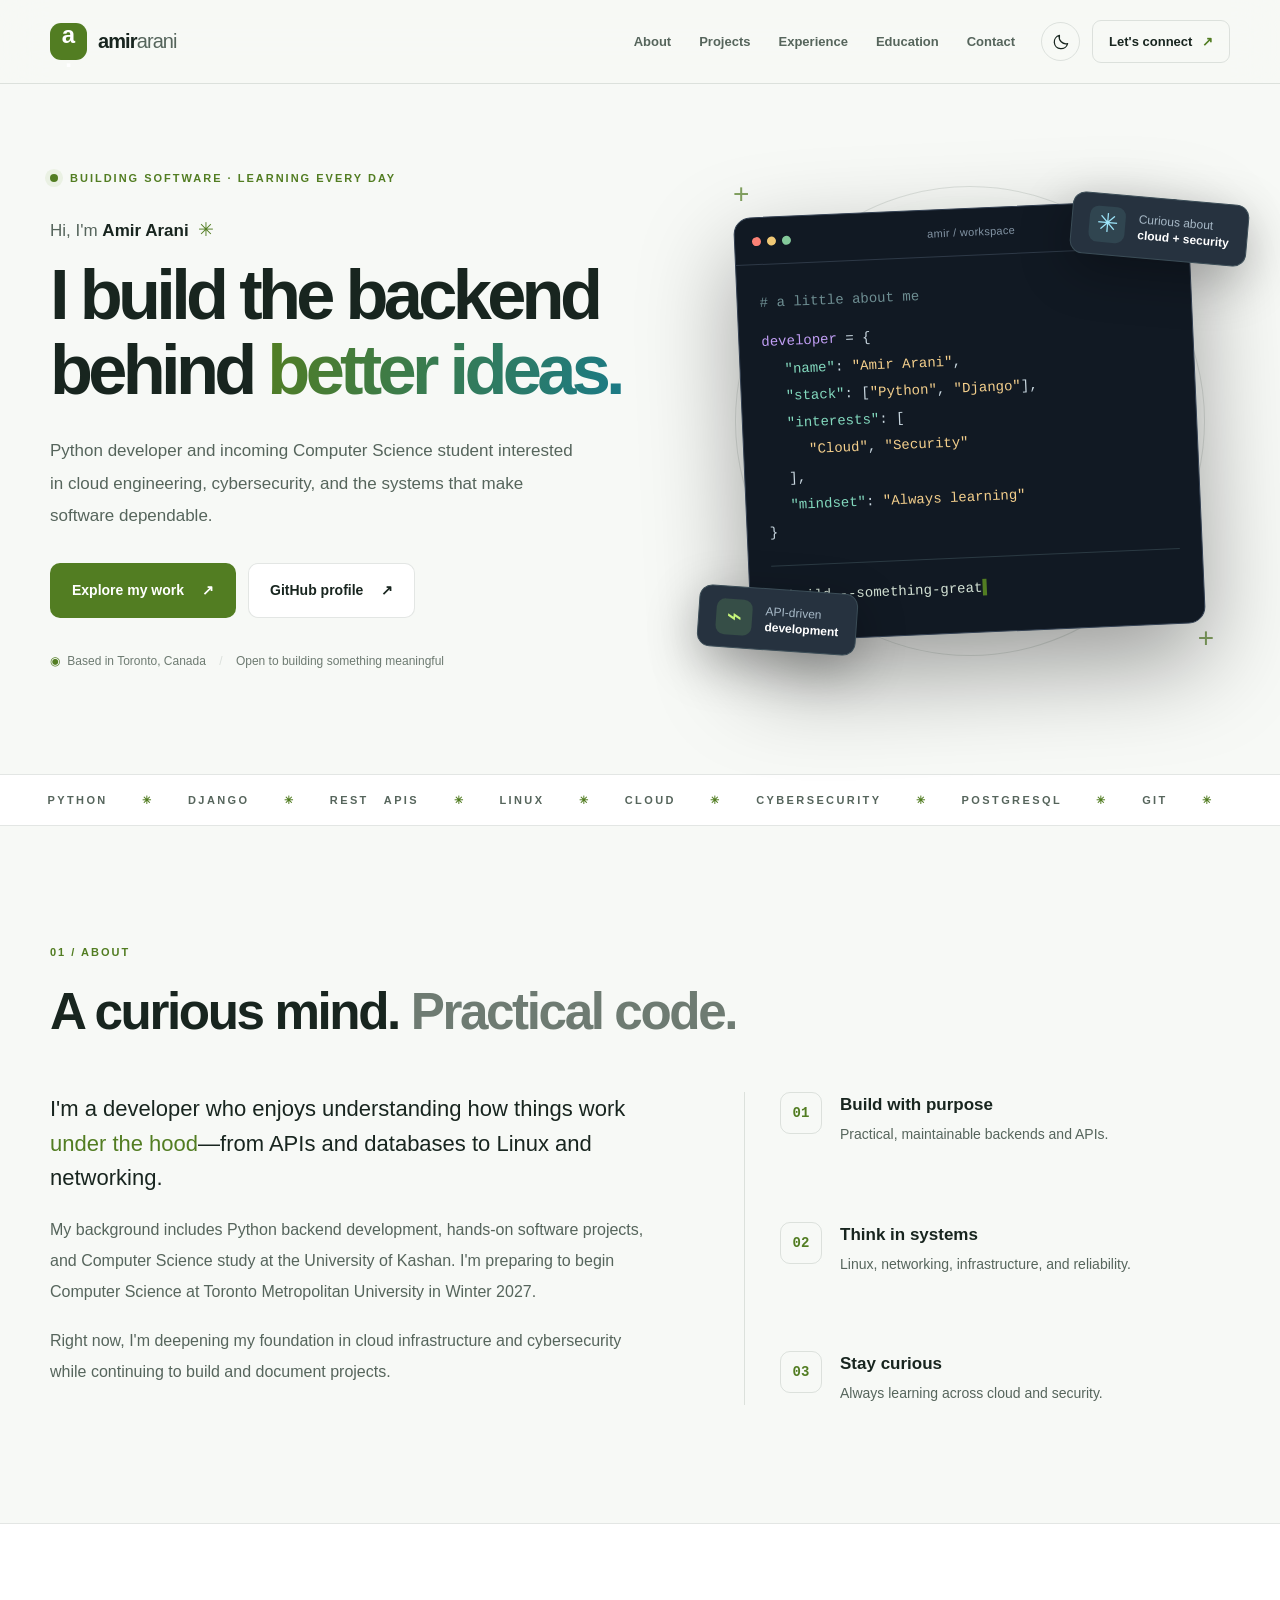
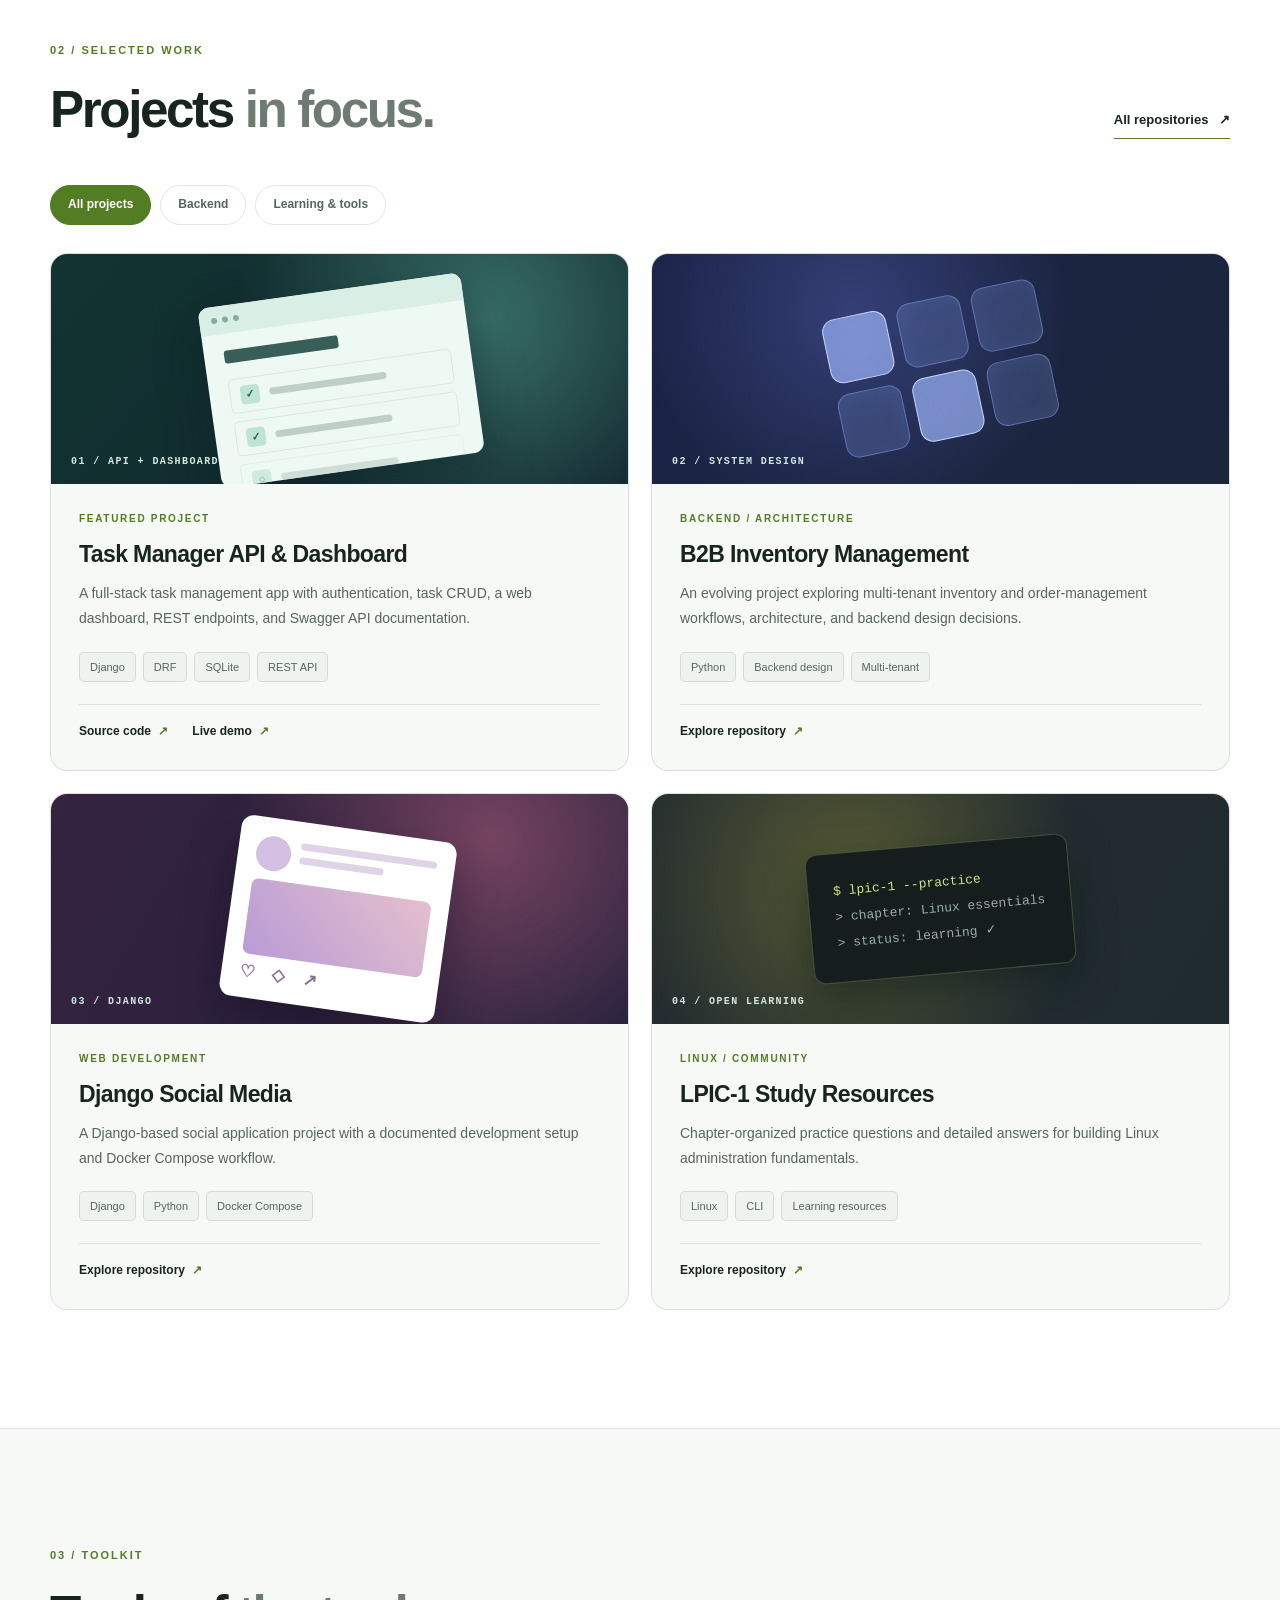
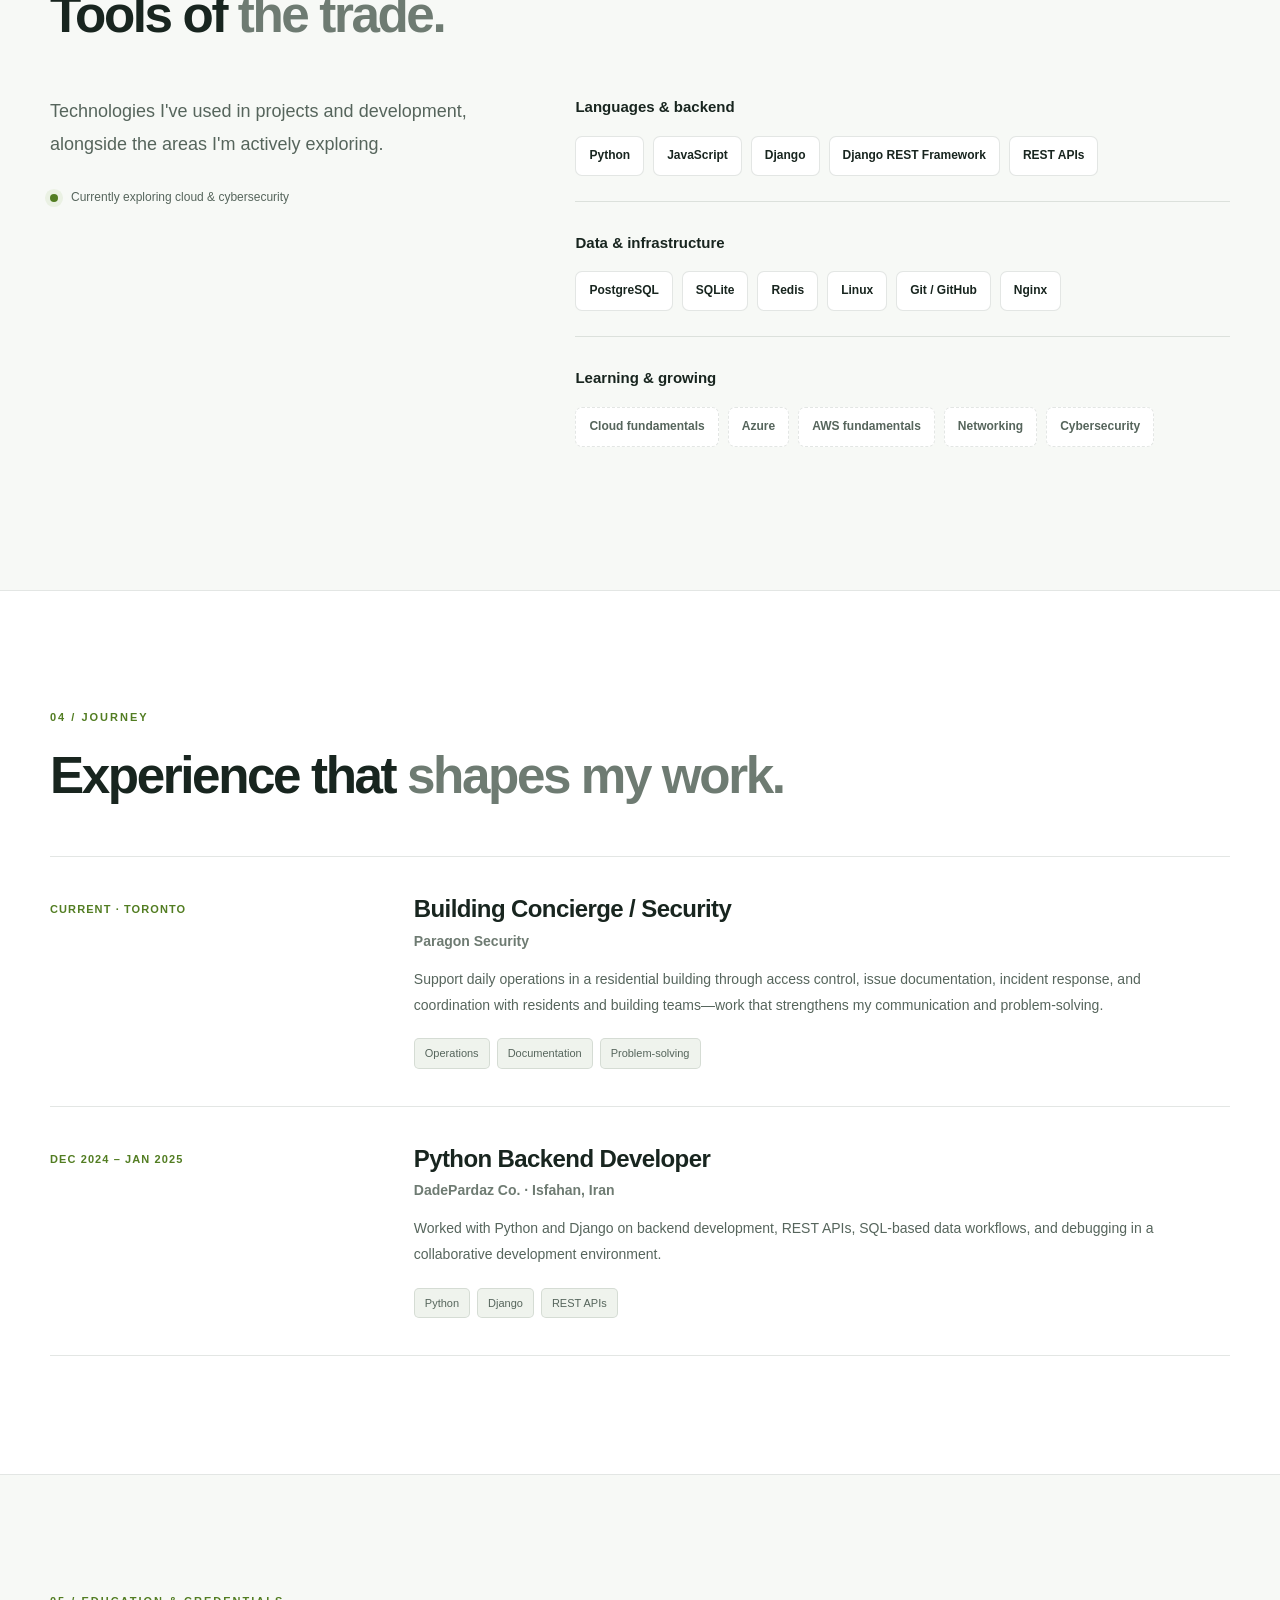
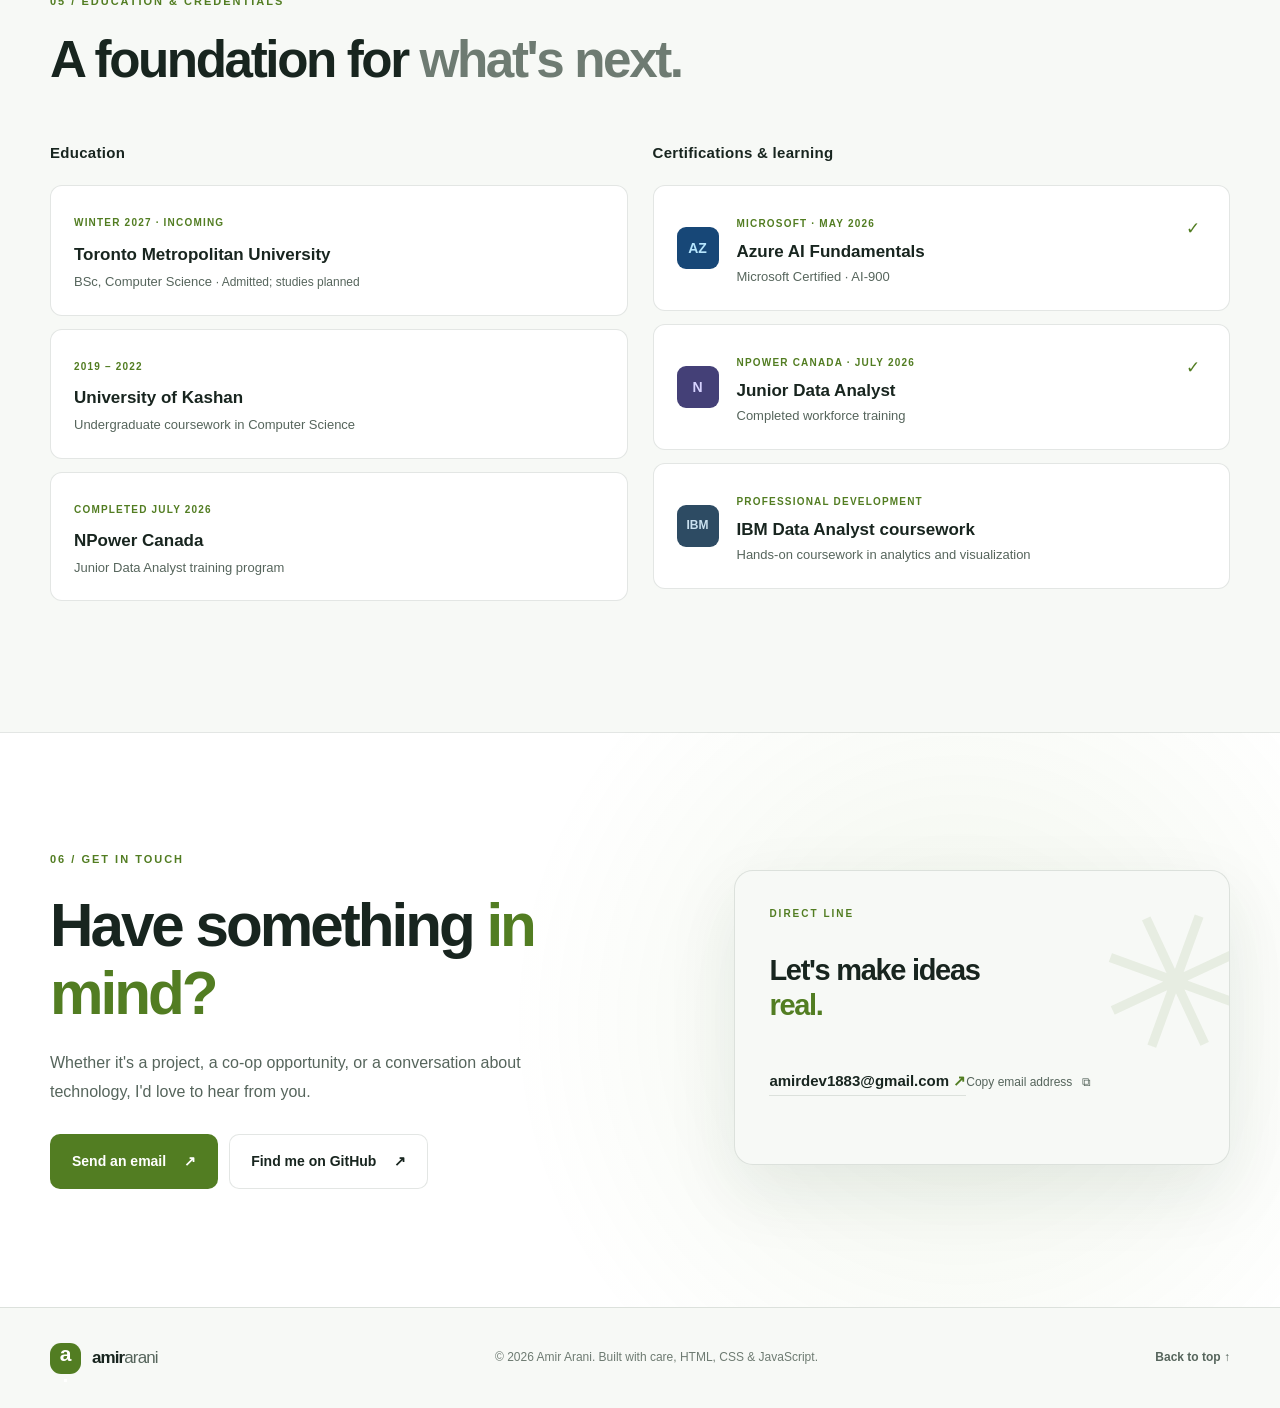
==== index.html @ 31294454 "Initial portfolio website" ====
<!doctype html>
<html lang="en">
<head>
  <meta charset="utf-8">
  <meta name="viewport" content="width=device-width, initial-scale=1">
  <meta name="theme-color" content="#0b1018">
  <meta name="description" content="Amir Arani — Python backend developer and incoming Computer Science student at Toronto Metropolitan University. Explore projects, skills, and experience in backend development, cloud, and cybersecurity.">
  <meta property="og:type" content="website">
  <meta property="og:title" content="Amir Arani | Developer Portfolio">
  <meta property="og:description" content="Python backend developer. Curious about cloud, security, and reliable software systems.">
  <meta property="og:url" content="https://amirdev1883.github.io/">
  <meta property="og:image" content="https://amirdev1883.github.io/assets/og-card.png">
  <meta name="color-scheme" content="dark light">
  <title>Amir Arani — Backend Developer & Computer Science Student</title>
  <link rel="icon" href="assets/favicon.svg" type="image/svg+xml">
  <link rel="stylesheet" href="style.css">
  <script>
    (function () {
      try {
        var saved = localStorage.getItem('amir-theme');
        document.documentElement.dataset.theme = saved === 'light' || saved === 'dark' ? saved : (matchMedia('(prefers-color-scheme: light)').matches ? 'light' : 'dark');
      } catch (e) { document.documentElement.dataset.theme = 'dark'; }
    })();
  </script>
  <script type="application/ld+json">
    {"@context":"https://schema.org","@type":"Person","name":"Amir Arani","url":"https://amirdev1883.github.io/","email":"mailto:amirdev1883@gmail.com","sameAs":["https://github.com/amirdev1883"],"knowsAbout":["Python","Django","REST APIs","Cloud Computing","Cybersecurity"]}
  </script>
</head>
<body>
  <a class="skip-link" href="#main">Skip to content</a>
  <div class="scroll-progress" id="scrollProgress" aria-hidden="true"></div>
  <div class="site-wrap">
    <header class="site-header" id="top">
      <div class="container nav-inner">
        <a class="brand" href="#top" aria-label="Amir Arani, home"><span class="brand-mark">a<span class="brand-dot">.</span></span><span>amir<span class="brand-soft">arani</span></span></a>
        <nav class="primary-nav" id="primaryNav" aria-label="Main navigation">
          <a href="#about">About</a>
          <a href="#projects">Projects</a>
          <a href="#experience">Experience</a>
          <a href="#education">Education</a>
          <a href="#contact">Contact</a>
        </nav>
        <div class="nav-actions">
          <button id="themeToggle" class="icon-button" type="button" aria-label="Switch color theme" title="Switch color theme">
            <svg class="sun-icon" viewBox="0 0 24 24" fill="none" stroke="currentColor" stroke-width="1.7" stroke-linecap="round" stroke-linejoin="round" aria-hidden="true"><circle cx="12" cy="12" r="4"/><path d="M12 2v2m0 16v2M4.93 4.93l1.42 1.42m11.3 11.3 1.42 1.42M2 12h2m16 0h2M4.93 19.07l1.42-1.42m11.3-11.3 1.42-1.42"/></svg>
            <svg class="moon-icon" viewBox="0 0 24 24" fill="none" stroke="currentColor" stroke-width="1.7" stroke-linecap="round" stroke-linejoin="round" aria-hidden="true"><path d="M20.8 14.1A9 9 0 0 1 9.9 3.2 9 9 0 1 0 20.8 14.1Z"/></svg>
          </button>
          <a class="nav-contact" href="mailto:amirdev1883@gmail.com">Let's connect <span aria-hidden="true">↗</span></a>
          <button class="menu-button" id="menuToggle" aria-expanded="false" aria-controls="primaryNav" aria-label="Open menu" type="button"><span></span><span></span><span></span></button>
        </div>
      </div>
    </header>

    <main id="main">
      <section class="hero container" aria-labelledby="heroTitle">
        <div class="hero-copy">
          <div class="eyebrow"><span class="status-dot"></span> BUILDING SOFTWARE · LEARNING EVERY DAY</div>
          <p class="hero-intro">Hi, I'm <strong>Amir Arani</strong> <span class="wave" aria-hidden="true">✳</span></p>
          <h1 id="heroTitle">I build the <span class="hero-outline">backend</span> behind <span class="gradient-text">better ideas.</span></h1>
          <p class="hero-description">Python developer and incoming Computer Science student interested in cloud engineering, cybersecurity, and the systems that make software dependable.</p>
          <div class="hero-buttons">
            <a class="button button-primary" href="#projects">Explore my work <span aria-hidden="true">↗</span></a>
            <a class="button button-secondary" href="https://github.com/amirdev1883" target="_blank" rel="noopener noreferrer">GitHub profile <span aria-hidden="true">↗</span></a>
          </div>
          <div class="hero-footnote"><span class="pin" aria-hidden="true">◉</span> Based in Toronto, Canada <span class="separator">/</span> Open to building something meaningful</div>
        </div>
        <div class="hero-visual" aria-label="Stylized developer workspace illustration">
          <div class="orbit orbit-a"></div><div class="orbit orbit-b"></div>
          <div class="terminal-card">
            <div class="terminal-top"><div class="window-dots"><i></i><i></i><i></i></div><span>amir / workspace</span><span class="terminal-symbol">⌘</span></div>
            <div class="terminal-body" aria-hidden="true">
              <p class="code-comment"># a little about me</p>
              <p><span class="code-violet">developer</span> = {</p>
              <p class="indent"><span class="code-green">"name"</span>: <span class="code-yellow">"Amir Arani"</span>,</p>
              <p class="indent"><span class="code-green">"stack"</span>: [<span class="code-yellow">"Python"</span>, <span class="code-yellow">"Django"</span>],</p>
              <p class="indent"><span class="code-green">"interests"</span>: [</p>
              <p class="indent-2"><span class="code-yellow">"Cloud"</span>, <span class="code-yellow">"Security"</span></p>
              <p class="indent">],</p>
              <p class="indent"><span class="code-green">"mindset"</span>: <span class="code-yellow">"Always learning"</span></p>
              <p>}</p>
              <p class="code-prompt">$ <span class="typing">build --something-great</span><span class="cursor">▍</span></p>
            </div>
          </div>
          <div class="float-badge badge-python"><span class="badge-icon">⌁</span><span>API-driven<br><strong>development</strong></span></div>
          <div class="float-badge badge-cloud"><span class="cloud-icon">✳</span><span>Curious about<br><strong>cloud + security</strong></span></div>
          <span class="visual-cross cross-one" aria-hidden="true">+</span><span class="visual-cross cross-two" aria-hidden="true">+</span>
        </div>
      </section>

      <div class="marquee" aria-label="Areas of interest"><div class="marquee-content">PYTHON <span>✳</span> DJANGO <span>✳</span> REST APIS <span>✳</span> LINUX <span>✳</span> CLOUD <span>✳</span> CYBERSECURITY <span>✳</span> POSTGRESQL <span>✳</span> GIT <span>✳</span></div></div>

      <section class="section container about-section" id="about" aria-labelledby="aboutTitle">
        <div class="section-heading"><span class="section-number">01 / ABOUT</span><h2 id="aboutTitle">A curious mind. <span>Practical code.</span></h2></div>
        <div class="about-grid">
          <div class="about-text"><p class="lead">I'm a developer who enjoys understanding how things work <em>under the hood</em>—from APIs and databases to Linux and networking.</p><p>My background includes Python backend development, hands-on software projects, and Computer Science study at the University of Kashan. I'm preparing to begin Computer Science at Toronto Metropolitan University in Winter 2027.</p><p>Right now, I'm deepening my foundation in cloud infrastructure and cybersecurity while continuing to build and document projects.</p></div>
          <div class="about-highlights">
            <div class="highlight"><span class="highlight-icon">01</span><div><h3>Build with purpose</h3><p>Practical, maintainable backends and APIs.</p></div></div>
            <div class="highlight"><span class="highlight-icon">02</span><div><h3>Think in systems</h3><p>Linux, networking, infrastructure, and reliability.</p></div></div>
            <div class="highlight"><span class="highlight-icon">03</span><div><h3>Stay curious</h3><p>Always learning across cloud and security.</p></div></div>
          </div>
        </div>
      </section>

      <section class="section section-alt" id="projects" aria-labelledby="projectsTitle"><div class="container">
        <div class="section-heading section-heading-row"><div><span class="section-number">02 / SELECTED WORK</span><h2 id="projectsTitle">Projects <span>in focus.</span></h2></div><a class="text-link" href="https://github.com/amirdev1883?tab=repositories" target="_blank" rel="noopener noreferrer">All repositories <span aria-hidden="true">↗</span></a></div>
        <div class="filters" role="group" aria-label="Filter projects"><button class="filter active" data-filter="all" aria-pressed="true">All projects</button><button class="filter" data-filter="backend" aria-pressed="false">Backend</button><button class="filter" data-filter="learning" aria-pressed="false">Learning & tools</button></div>
        <div class="projects-grid">
          <article class="project-card project-featured" data-category="backend"><div class="project-art art-tasks" aria-hidden="true"><div class="mock-window"><div class="mock-bar"><span></span><span></span><span></span></div><div class="mock-ui"><div class="mock-heading"></div><div class="mock-row"><b>✓</b><i></i></div><div class="mock-row"><b>✓</b><i></i></div><div class="mock-row dim"><b>○</b><i></i></div></div></div><span class="project-art-label">01 / API + DASHBOARD</span></div><div class="project-info"><div class="project-kicker">FEATURED PROJECT</div><h3>Task Manager API & Dashboard</h3><p>A full-stack task management app with authentication, task CRUD, a web dashboard, REST endpoints, and Swagger API documentation.</p><div class="tech-tags"><span>Django</span><span>DRF</span><span>SQLite</span><span>REST API</span></div><div class="project-links"><a href="https://github.com/amirdev1883/Django-Internship-Assignment-" target="_blank" rel="noopener noreferrer">Source code <span aria-hidden="true">↗</span></a><a href="https://django-internship-assignment-388g.onrender.com/" target="_blank" rel="noopener noreferrer">Live demo <span aria-hidden="true">↗</span></a></div></div></article>
          <article class="project-card" data-category="backend"><div class="project-art art-inventory" aria-hidden="true"><div class="inventory-grid"><span class="inv-main"></span><span></span><span></span><span></span><span class="inv-main"></span><span></span></div><span class="project-art-label">02 / SYSTEM DESIGN</span></div><div class="project-info"><div class="project-kicker">BACKEND / ARCHITECTURE</div><h3>B2B Inventory Management</h3><p>An evolving project exploring multi-tenant inventory and order-management workflows, architecture, and backend design decisions.</p><div class="tech-tags"><span>Python</span><span>Backend design</span><span>Multi-tenant</span></div><div class="project-links"><a href="https://github.com/amirdev1883/b2b-inventory-management" target="_blank" rel="noopener noreferrer">Explore repository <span aria-hidden="true">↗</span></a></div></div></article>
          <article class="project-card" data-category="backend"><div class="project-art art-social" aria-hidden="true"><div class="social-ui"><div class="social-avatar"></div><div class="social-lines"><i></i><i></i></div><div class="social-post"></div><div class="social-icons"><b>♡</b><b>◇</b><b>↗</b></div></div><span class="project-art-label">03 / DJANGO</span></div><div class="project-info"><div class="project-kicker">WEB DEVELOPMENT</div><h3>Django Social Media</h3><p>A Django-based social application project with a documented development setup and Docker Compose workflow.</p><div class="tech-tags"><span>Django</span><span>Python</span><span>Docker Compose</span></div><div class="project-links"><a href="https://github.com/amirdev1883/djangosocialmedia" target="_blank" rel="noopener noreferrer">Explore repository <span aria-hidden="true">↗</span></a></div></div></article>
          <article class="project-card" data-category="learning"><div class="project-art art-linux" aria-hidden="true"><div class="linux-prompt"><span>$ lpic-1 --practice</span><span class="terminal-response">&gt; chapter: Linux essentials</span><span class="terminal-response">&gt; status: learning ✓</span></div><span class="project-art-label">04 / OPEN LEARNING</span></div><div class="project-info"><div class="project-kicker">LINUX / COMMUNITY</div><h3>LPIC-1 Study Resources</h3><p>Chapter-organized practice questions and detailed answers for building Linux administration fundamentals.</p><div class="tech-tags"><span>Linux</span><span>CLI</span><span>Learning resources</span></div><div class="project-links"><a href="https://github.com/amirdev1883/LPIC1-Mock-Test" target="_blank" rel="noopener noreferrer">Explore repository <span aria-hidden="true">↗</span></a></div></div></article>
        </div>
      </div></section>

      <section class="section container" id="skills" aria-labelledby="skillsTitle"><div class="section-heading"><span class="section-number">03 / TOOLKIT</span><h2 id="skillsTitle">Tools of <span>the trade.</span></h2></div><div class="skills-layout"><div class="skills-intro"><p>Technologies I've used in projects and development, alongside the areas I'm actively exploring.</p><span class="learning-label"><span class="status-dot"></span> Currently exploring cloud & cybersecurity</span></div><div class="skill-groups"><div class="skill-group"><h3>Languages & backend</h3><div class="skill-pills"><span>Python</span><span>JavaScript</span><span>Django</span><span>Django REST Framework</span><span>REST APIs</span></div></div><div class="skill-group"><h3>Data & infrastructure</h3><div class="skill-pills"><span>PostgreSQL</span><span>SQLite</span><span>Redis</span><span>Linux</span><span>Git / GitHub</span><span>Nginx</span></div></div><div class="skill-group"><h3>Learning & growing</h3><div class="skill-pills learning-pills"><span>Cloud fundamentals</span><span>Azure</span><span>AWS fundamentals</span><span>Networking</span><span>Cybersecurity</span></div></div></div></div></section>

      <section class="section section-alt" id="experience" aria-labelledby="experienceTitle"><div class="container"><div class="section-heading"><span class="section-number">04 / JOURNEY</span><h2 id="experienceTitle">Experience that <span>shapes my work.</span></h2></div><div class="timeline"><article class="timeline-item"><div class="timeline-date">CURRENT · TORONTO</div><div class="timeline-content"><h3>Building Concierge / Security</h3><div class="timeline-org">Paragon Security</div><p>Support daily operations in a residential building through access control, issue documentation, incident response, and coordination with residents and building teams—work that strengthens my communication and problem-solving.</p><div class="small-tags"><span>Operations</span><span>Documentation</span><span>Problem-solving</span></div></div></article><article class="timeline-item"><div class="timeline-date">DEC 2024 – JAN 2025</div><div class="timeline-content"><h3>Python Backend Developer</h3><div class="timeline-org">DadePardaz Co. · Isfahan, Iran</div><p>Worked with Python and Django on backend development, REST APIs, SQL-based data workflows, and debugging in a collaborative development environment.</p><div class="small-tags"><span>Python</span><span>Django</span><span>REST APIs</span></div></div></article></div></div></section>

      <section class="section container" id="education" aria-labelledby="educationTitle"><div class="section-heading"><span class="section-number">05 / EDUCATION & CREDENTIALS</span><h2 id="educationTitle">A foundation for <span>what's next.</span></h2></div><div class="education-grid"><div class="education-column"><h3 class="column-title">Education</h3><article class="education-card"><span class="edu-time">WINTER 2027 · INCOMING</span><h4>Toronto Metropolitan University</h4><p>BSc, Computer Science <span class="edu-detail">· Admitted; studies planned</span></p></article><article class="education-card"><span class="edu-time">2019 – 2022</span><h4>University of Kashan</h4><p>Undergraduate coursework in Computer Science</p></article><article class="education-card"><span class="edu-time">COMPLETED JULY 2026</span><h4>NPower Canada</h4><p>Junior Data Analyst training program</p></article></div><div class="education-column"><h3 class="column-title">Certifications & learning</h3><article class="credential-card"><div class="credential-logo azure">AZ</div><div><span class="edu-time">MICROSOFT · MAY 2026</span><h4>Azure AI Fundamentals</h4><p>Microsoft Certified · AI-900</p></div><span class="verified" title="Completed" aria-label="Completed">✓</span></article><article class="credential-card"><div class="credential-logo npower">N</div><div><span class="edu-time">NPOWER CANADA · JULY 2026</span><h4>Junior Data Analyst</h4><p>Completed workforce training</p></div><span class="verified" title="Completed" aria-label="Completed">✓</span></article><article class="credential-card"><div class="credential-logo ibm">IBM</div><div><span class="edu-time">PROFESSIONAL DEVELOPMENT</span><h4>IBM Data Analyst coursework</h4><p>Hands-on coursework in analytics and visualization</p></div></article></div></div></section>

      <section class="section contact-section" id="contact" aria-labelledby="contactTitle"><div class="container contact-container"><div><span class="section-number">06 / GET IN TOUCH</span><h2 id="contactTitle">Have something <span>in mind?</span></h2><p>Whether it's a project, a co-op opportunity, or a conversation about technology, I'd love to hear from you.</p><div class="contact-buttons"><a class="button button-primary" href="mailto:amirdev1883@gmail.com?subject=Hello%20Amir">Send an email <span aria-hidden="true">↗</span></a><a class="button button-secondary" href="https://github.com/amirdev1883" target="_blank" rel="noopener noreferrer">Find me on GitHub <span aria-hidden="true">↗</span></a></div></div><div class="contact-card"><p class="contact-card-label">DIRECT LINE</p><h3>Let's make ideas <em>real.</em></h3><a href="mailto:amirdev1883@gmail.com" class="contact-email">amirdev1883@gmail.com <span aria-hidden="true">↗</span></a><button class="copy-button" type="button" id="copyEmail" data-email="amirdev1883@gmail.com">Copy email address <span aria-hidden="true">⧉</span></button><div class="contact-card-art" aria-hidden="true">✳</div></div></div></section>
    </main>
    <footer class="site-footer"><div class="container footer-inner"><a class="brand footer-brand" href="#top"><span class="brand-mark">a<span class="brand-dot">.</span></span><span>amir<span class="brand-soft">arani</span></span></a><p>© <span id="year">2026</span> Amir Arani. Built with care, HTML, CSS & JavaScript.</p><a href="#top" class="back-top">Back to top ↑</a></div></footer>
  </div>
  <script src="script.js" defer></script>
</body>
</html>
---- style.css ----
/* Amir Arani portfolio — dependency-free and GitHub Pages ready */
:root {color-scheme:dark;--bg:#0b1018;--surface:#121925;--surface-raised:#182230;--subtle:#202c3a;--line:rgba(188,204,220,.13);--text:#eef4f7;--muted:#a9b6c2;--muted-2:#80909f;--accent:#c6f57a;--accent-2:#89dbea;--button-text:#111b13;--glow:rgba(170,240,102,.12);--shadow:0 26px 85px rgba(0,0,0,.24)}
:root[data-theme="light"]{color-scheme:light;--bg:#f7f9f6;--surface:#ffffff;--surface-raised:#eff3ed;--subtle:#e8eee5;--line:rgba(25,50,35,.12);--text:#18251f;--muted:#56655c;--muted-2:#6e7b72;--accent:#527d22;--accent-2:#1b7a86;--button-text:#fff;--glow:rgba(98,150,42,.09);--shadow:0 26px 72px rgba(27,59,38,.09)}
*{box-sizing:border-box}html{scroll-behavior:smooth;scroll-padding-top:105px}body{margin:0;background:var(--bg);color:var(--text);font-family:Inter,ui-sans-serif,-apple-system,BlinkMacSystemFont,"Segoe UI",sans-serif;font-size:16px;line-height:1.65;-webkit-font-smoothing:antialiased}a{color:inherit;text-decoration:none}button{font:inherit}button,a{-webkit-tap-highlight-color:transparent}button{cursor:pointer}img,svg{display:block;max-width:100%}::selection{background:var(--accent);color:var(--button-text)}:focus-visible{outline:3px solid var(--accent-2);outline-offset:4px}.skip-link{position:absolute;left:15px;top:-60px;background:var(--accent);color:var(--button-text);z-index:500;padding:10px 16px}.skip-link:focus{top:12px}.container{width:min(1180px,calc(100% - 64px));margin-inline:auto}.site-wrap{overflow:clip}.scroll-progress{height:3px;background:var(--accent);transform:scaleX(0);transform-origin:left;position:fixed;top:0;left:0;right:0;z-index:1000;pointer-events:none}.site-header{position:sticky;top:0;z-index:100;background:color-mix(in srgb,var(--bg) 90%,transparent);border-bottom:1px solid var(--line);backdrop-filter:blur(20px);-webkit-backdrop-filter:blur(20px)}.nav-inner{display:flex;align-items:center;justify-content:space-between;height:83px;gap:26px}.brand{display:inline-flex;align-items:center;gap:11px;font-size:20px;font-weight:800;letter-spacing:-.9px;white-space:nowrap}.brand-mark{display:grid;place-items:center;background:var(--accent);border-radius:11px;width:37px;height:37px;color:var(--button-text);letter-spacing:-3px;padding-right:3px;font-size:24px;line-height:1}.brand-dot{color:var(--button-text)}.brand-soft{font-weight:400;color:var(--muted)}.primary-nav{display:flex;align-items:center;gap:28px;margin-left:auto}.primary-nav a{font-size:13px;font-weight:650;color:var(--muted);transition:color .2s}.primary-nav a:hover,.primary-nav a.is-active{color:var(--accent)}.nav-actions{display:flex;align-items:center;gap:12px}.icon-button{border:1px solid var(--line);border-radius:50%;width:39px;height:39px;background:transparent;color:var(--text);display:grid;place-items:center;transition:background .2s}.icon-button:hover{background:var(--surface-raised)}.icon-button svg{width:18px;height:18px}.sun-icon{display:block}.moon-icon{display:none}[data-theme="light"] .sun-icon{display:none}[data-theme="light"] .moon-icon{display:block}.nav-contact{padding:10px 16px;border:1px solid var(--line);font-size:13px;font-weight:750;border-radius:9px;white-space:nowrap;transition:background .2s}.nav-contact:hover{background:var(--surface-raised)}.nav-contact span{margin-left:6px;color:var(--accent)}.menu-button{display:none;background:transparent;border:0;width:41px;height:41px;padding:10px}.menu-button span{display:block;height:2px;background:var(--text);margin:5px 0;border-radius:2px}
.hero{min-height:690px;display:grid;grid-template-columns:1.09fr .91fr;gap:35px;align-items:center;padding-top:75px;padding-bottom:92px}.hero-copy{position:relative;z-index:2}.eyebrow,.section-number{color:var(--accent);letter-spacing:2px;font-size:11px;font-weight:800}.eyebrow{display:flex;align-items:center;gap:12px}.status-dot{display:inline-block;width:8px;height:8px;background:var(--accent);border-radius:50%;box-shadow:0 0 0 5px var(--glow);flex-shrink:0}.hero-intro{margin:27px 0 13px;color:var(--muted);font-size:17px}.hero-intro strong{color:var(--text)}.wave{color:var(--accent);margin-left:5px;font-size:19px}.hero h1{font-size:clamp(48px,5.5vw,79px);font-weight:810;line-height:1.06;letter-spacing:-4.7px;margin:0;max-width:670px}.hero-outline{color:var(--text)}.gradient-text{background:linear-gradient(105deg,var(--accent),var(--accent-2));-webkit-background-clip:text;background-clip:text;color:transparent}.hero-description{max-width:535px;font-size:17px;line-height:1.9;color:var(--muted);margin:28px 0 31px}.hero-buttons{display:flex;gap:12px;flex-wrap:wrap}.button{display:inline-flex;justify-content:center;align-items:center;gap:18px;border:1px solid transparent;padding:15px 21px;border-radius:10px;font-size:14px;font-weight:750;transition:transform .2s,background .2s,border-color .2s;white-space:nowrap}.button:hover{transform:translateY(-3px)}.button-primary{background:var(--accent);color:var(--button-text)}.button-primary:hover{filter:brightness(1.05)}.button-secondary{background:var(--surface);border-color:var(--line);color:var(--text)}.button-secondary:hover{background:var(--surface-raised)}.hero-footnote{color:var(--muted-2);font-size:12px;margin-top:34px}.pin{color:var(--accent);margin-right:4px}.separator{padding:0 10px;color:var(--line)}
.hero-visual{height:505px;position:relative;display:flex;align-items:center;justify-content:center}.hero-visual:before{content:"";position:absolute;inset:13%;background:radial-gradient(ellipse,rgba(150,236,131,.17),transparent 70%);filter:blur(40px)}.orbit{position:absolute;border:1px solid var(--line);border-radius:50%;width:470px;height:470px;transform:rotate(-15deg)}.orbit-b{width:370px;height:370px;border-style:dashed;opacity:.7}.terminal-card{width:min(100%,455px);background:#111923;border:1px solid #334052;border-radius:17px;box-shadow:0 38px 95px rgba(0,0,0,.37);transform:rotate(-2.5deg);position:relative;z-index:2;overflow:hidden}.terminal-top{height:47px;border-bottom:1px solid #2e3947;display:flex;align-items:center;padding:0 17px;color:#8394a4;font-size:11px;justify-content:space-between;letter-spacing:.3px}.window-dots{display:flex;gap:6px}.window-dots i{width:9px;height:9px;background:#fb8175;border-radius:50%}.window-dots i:nth-child(2){background:#f0c875}.window-dots i:nth-child(3){background:#84c99a}.terminal-symbol{font-size:19px}.terminal-body{padding:25px 22px 30px;color:#c9d7e0;font-size:clamp(11px,1.15vw,14px);font-family:ui-monospace,SFMono-Regular,Consolas,"Liberation Mono",monospace;line-height:1.95;white-space:nowrap}.terminal-body p{margin:0}.code-comment{color:#6e8e92!important;margin-bottom:12px!important}.code-violet{color:#c29ff6}.code-green{color:#83d9be}.code-yellow{color:#f4cf8c}.indent{padding-left:22px}.indent-2{padding-left:43px}.code-prompt{color:#a4f0ab;margin-top:18px!important;padding-top:17px;border-top:1px solid #2b3a43}.typing{color:#d4e2d5}.cursor{color:var(--accent);animation:blink 1s steps(2) infinite}@keyframes blink{50%{opacity:0}}.float-badge{position:absolute;z-index:3;display:flex;align-items:center;gap:13px;background:#26323f;color:#a7b9c7;border:1px solid #3b4d57;border-radius:13px;padding:12px 17px;line-height:1.35;font-size:12px;box-shadow:0 15px 50px rgba(0,0,0,.3)}.float-badge strong{color:#fff;font-weight:700}.badge-icon,.cloud-icon{width:36px;height:36px;display:grid;place-items:center;background:#364e47;color:#c6f57a;border-radius:9px;font-size:26px}.cloud-icon{color:#9de5fa;background:#304550}.badge-python{left:-11px;bottom:22px;transform:rotate(4deg)}.badge-cloud{right:-18px;top:30px;transform:rotate(5deg)}.visual-cross{position:absolute;color:var(--accent);opacity:.7;font-size:28px}.cross-one{top:3px;left:24px}.cross-two{right:16px;bottom:12px}.marquee{border-block:1px solid var(--line);overflow:hidden;background:var(--surface)}.marquee-content{width:max-content;min-width:100%;padding:16px 20px;text-align:center;color:var(--muted);font-size:11px;letter-spacing:2.4px;font-weight:750;word-spacing:10px;margin:auto}.marquee-content span{color:var(--accent);margin:0 19px}
.section{padding-top:112px;padding-bottom:118px}.section-alt{background:var(--surface);border-top:1px solid var(--line);border-bottom:1px solid var(--line)}.section-heading{margin-bottom:51px}.section-heading h2{font-size:clamp(34px,4vw,56px);line-height:1.14;letter-spacing:-2.4px;margin:18px 0 0;font-weight:780}.section-heading h2 span{color:var(--muted-2)}.section-heading-row{display:flex;align-items:end;justify-content:space-between;gap:30px}.text-link{font-size:13px;font-weight:750;white-space:nowrap;border-bottom:1px solid var(--accent);padding-bottom:8px;transition:color .2s}.text-link:hover{color:var(--accent)}.text-link span{margin-left:7px}.about-grid{display:grid;grid-template-columns:1.1fr .9fr;gap:100px}.about-text{font-size:16px;line-height:1.94;color:var(--muted)}.about-text p{margin:0 0 18px}.about-text .lead{font-size:22px;line-height:1.58;color:var(--text);font-weight:520;margin-top:0}.about-text em{font-style:normal;color:var(--accent)}.about-highlights{border-left:1px solid var(--line);padding-left:35px;display:flex;flex-direction:column;justify-content:space-between;gap:16px}.highlight{display:flex;gap:18px;align-items:flex-start}.highlight-icon{font:700 14px ui-monospace,monospace;color:var(--accent);border:1px solid var(--line);height:42px;width:42px;border-radius:10px;display:grid;place-items:center;flex-shrink:0}.highlight h3{font-size:17px;line-height:1.3;margin:2px 0 7px}.highlight p{font-size:14px;color:var(--muted);margin:0}
.filters{display:flex;gap:9px;flex-wrap:wrap;margin:-5px 0 28px}.filter{border:1px solid var(--line);border-radius:99px;padding:9px 17px;font-size:12px;font-weight:750;background:transparent;color:var(--muted);transition:background .2s,color .2s}.filter:hover{color:var(--text);border-color:var(--accent)}.filter.active{background:var(--accent);border-color:var(--accent);color:var(--button-text)}.projects-grid{display:grid;grid-template-columns:repeat(2,minmax(0,1fr));gap:22px}.project-card{background:var(--bg);border:1px solid var(--line);border-radius:17px;overflow:hidden;transition:transform .25s,border-color .25s;display:flex;flex-direction:column}.project-card:hover{transform:translateY(-5px);border-color:color-mix(in srgb,var(--accent) 45%,var(--line))}.project-card[hidden]{display:none}.project-art{min-height:230px;position:relative;display:grid;place-items:center;overflow:hidden}.project-art-label{position:absolute;bottom:17px;left:20px;color:#d1e6e1;font:700 10px ui-monospace,monospace;letter-spacing:1.4px}.art-tasks{background:radial-gradient(circle at 75% 28%,#386e67 0,transparent 53%),linear-gradient(130deg,#123432,#11242c)}.art-inventory{background:radial-gradient(circle at 35% 25%,#353f76 0,transparent 52%),linear-gradient(125deg,#1a2348,#1b263b)}.art-social{background:radial-gradient(circle at 76% 20%,#754360 0,transparent 53%),linear-gradient(120deg,#352340,#22203b)}.art-linux{background:radial-gradient(circle at 35% 40%,#585c34 0,transparent 58%),linear-gradient(120deg,#242c2f,#202b30)}.mock-window{width:265px;height:181px;background:#eff9f3;box-shadow:0 17px 48px #071a1d66;border-radius:10px;transform:rotate(-8deg) translateY(12px);overflow:hidden}.mock-bar{height:28px;background:#d9eee5;display:flex;gap:5px;align-items:center;padding-left:12px}.mock-bar span{height:6px;width:6px;background:#87aaa2;border-radius:50%}.mock-ui{padding:17px 20px}.mock-heading{width:115px;height:13px;background:#385e59;border-radius:3px;margin-bottom:16px}.mock-row{border:1px solid #dbe9e2;border-radius:5px;display:flex;align-items:center;gap:10px;padding:7px 10px;margin-bottom:8px}.mock-row b{display:grid;place-items:center;height:19px;width:19px;border-radius:4px;background:#bee4d3;color:#326753;font-size:11px}.mock-row i{width:118px;height:7px;border-radius:3px;background:#becfc8}.mock-row.dim{opacity:.65}.inventory-grid{display:grid;grid-template-columns:repeat(3,65px);grid-template-rows:repeat(2,65px);gap:11px;transform:rotate(-12deg)}.inventory-grid span{background:#708acb44;border:1px solid #859be788;border-radius:13px;box-shadow:inset 0 0 20px #6085ba22}.inventory-grid .inv-main{background:#9db4f9b5;border-color:#c4d5ff}.social-ui{width:217px;background:#fff;border-radius:12px;padding:18px;box-shadow:0 19px 45px #12081e66;transform:rotate(8deg) translateY(10px);display:grid;grid-template-columns:35px 1fr;gap:9px}.social-avatar{height:35px;width:35px;background:#d3bfe1;border-radius:50%}.social-lines{padding-top:3px}.social-lines i{display:block;height:7px;border-radius:5px;background:#ded3e7;margin-bottom:7px}.social-lines i:last-child{width:62%}.social-post{height:76px;background:linear-gradient(45deg,#b99bd6,#e4bfcd);border-radius:7px;grid-column:span 2}.social-icons{display:flex;gap:18px;grid-column:span 2;color:#8b7292;line-height:1;font-size:17px}.linux-prompt{background:#151d1d;border:1px solid #7f8b5770;padding:25px;border-radius:12px;color:#c8eb89;font:13px/2 ui-monospace,Consolas,monospace;box-shadow:0 15px 38px #0b191b88;transform:rotate(-5deg)}.linux-prompt span{display:block;white-space:nowrap}.linux-prompt .terminal-response{color:#97aea7}.project-info{padding:27px 28px 28px;display:flex;flex-direction:column;flex:1}.project-kicker{color:var(--accent);font-size:10px;letter-spacing:1.7px;font-weight:800}.project-info h3{font-size:23px;letter-spacing:-.6px;line-height:1.25;margin:13px 0 12px}.project-info p{font-size:14px;color:var(--muted);line-height:1.77;margin:0 0 21px}.tech-tags{display:flex;flex-wrap:wrap;gap:7px;margin-top:auto}.tech-tags span,.small-tags span{font-size:11px;color:var(--muted);background:var(--surface-raised);border:1px solid var(--line);padding:5px 10px;border-radius:5px}.project-links{border-top:1px solid var(--line);margin-top:22px;padding-top:17px;display:flex;gap:24px;flex-wrap:wrap}.project-links a{font-size:12px;font-weight:750;transition:color .2s}.project-links a:hover{color:var(--accent)}.project-links a span{color:var(--accent);padding-left:4px}
.skills-layout{display:grid;grid-template-columns:.65fr 1fr;gap:100px}.skills-intro p{font-size:18px;line-height:1.85;color:var(--muted);margin:0 0 26px}.learning-label{color:var(--muted);font-size:12px;display:flex;align-items:center;gap:13px}.skill-groups{display:grid;gap:29px}.skill-group{padding-bottom:25px;border-bottom:1px solid var(--line)}.skill-group:last-child{border-bottom:0}.skill-group h3{font-size:15px;margin:0 0 16px}.skill-pills{display:flex;flex-wrap:wrap;gap:9px}.skill-pills span{padding:9px 13px;border:1px solid var(--line);border-radius:7px;font-size:12px;font-weight:650;background:var(--surface)}.learning-pills span{border-style:dashed;color:var(--muted)}.timeline{border-top:1px solid var(--line)}.timeline-item{padding:36px 0 37px;display:grid;grid-template-columns:.36fr 1fr;gap:70px;border-bottom:1px solid var(--line)}.timeline-date{font-size:11px;letter-spacing:1.1px;font-weight:750;color:var(--accent);padding-top:7px}.timeline-content h3{font-size:24px;letter-spacing:-.6px;line-height:1.3;margin:0 0 5px}.timeline-org{font-size:14px;color:var(--muted-2);font-weight:750;margin-bottom:14px}.timeline-content p{font-size:14px;line-height:1.85;color:var(--muted);max-width:770px;margin:0 0 20px}.small-tags{display:flex;gap:7px;flex-wrap:wrap}.education-grid{display:grid;grid-template-columns:1fr 1fr;gap:25px}.column-title{font-size:15px;letter-spacing:.3px;margin:0 0 20px}.education-card,.credential-card{border:1px solid var(--line);background:var(--surface);padding:22px 23px;border-radius:12px;margin-bottom:13px;min-height:126px}.edu-time{font-size:10px;letter-spacing:1.2px;color:var(--accent);font-weight:800}.education-card h4,.credential-card h4{font-size:17px;line-height:1.3;margin:9px 0 5px}.education-card p,.credential-card p{font-size:13px;color:var(--muted);margin:0}.edu-detail{font-size:12px}.credential-card{display:grid;grid-template-columns:46px 1fr 20px;gap:14px;align-items:center}.credential-card h4{margin:5px 0 3px}.credential-logo{height:42px;width:42px;border-radius:9px;display:grid;place-items:center;font-weight:900;font-size:14px}.azure{background:#174777;color:#b6e5fd}.npower{background:#444077;color:#d7d3ff}.ibm{background:#2d4b63;color:#c9e0ef;font-size:12px}.verified{color:var(--accent);font-size:17px;align-self:start;padding-top:7px}
.contact-section{background:radial-gradient(circle at 75% 50%,var(--glow),transparent 45%),var(--surface);border-top:1px solid var(--line)}.contact-container{display:grid;grid-template-columns:1fr .82fr;gap:80px;align-items:center}.contact-container h2{font-size:clamp(42px,4.7vw,63px);line-height:1.13;letter-spacing:-3px;margin:20px 0}.contact-container h2 span{color:var(--accent)}.contact-container>div>p{color:var(--muted);font-size:16px;line-height:1.85;max-width:490px;margin-bottom:27px}.contact-buttons{display:flex;gap:11px;flex-wrap:wrap}.contact-card{position:relative;background:var(--bg);border:1px solid var(--line);padding:34px;border-radius:19px;min-height:295px;overflow:hidden;box-shadow:var(--shadow)}.contact-card-label{font-size:10px!important;font-weight:800;letter-spacing:2px;color:var(--accent)!important;margin:0 0 30px!important}.contact-card h3{font-size:29px;line-height:1.2;letter-spacing:-1.3px;max-width:245px;margin:0 0 35px}.contact-card h3 em{font-style:normal;color:var(--accent)}.contact-email{font-size:15px;font-weight:700;position:relative;z-index:2;border-bottom:1px solid var(--line);padding-bottom:6px;overflow-wrap:anywhere}.contact-email span{color:var(--accent)}.copy-button{border:0;background:none;padding:15px 0 0;color:var(--muted);font-size:12px;position:relative;z-index:2}.copy-button:hover{color:var(--accent)}.copy-button span{margin-left:6px}.contact-card-art{font-size:190px;line-height:1;color:var(--accent);opacity:.09;position:absolute;right:-25px;top:18px;transform:rotate(20deg);pointer-events:none}.site-footer{border-top:1px solid var(--line)}.footer-inner{min-height:100px;display:flex;justify-content:space-between;align-items:center;gap:22px}.footer-brand{font-size:17px}.footer-brand .brand-mark{width:31px;height:31px;font-size:21px}.footer-inner p{font-size:12px;color:var(--muted-2)}.back-top{font-size:12px;font-weight:700;color:var(--muted);white-space:nowrap}.back-top:hover{color:var(--accent)}
@media(max-width:1100px){.primary-nav{gap:16px}.nav-contact{display:none}.hero{grid-template-columns:1.05fr .95fr;gap:20px}.hero h1{font-size:clamp(48px,5vw,65px);letter-spacing:-3px}.terminal-card{transform:rotate(-2.5deg) scale(.94)}.float-badge{transform:scale(.88)}.about-grid,.skills-layout{gap:55px}}@media(max-width:820px){.container{width:min(100% - 42px,660px)}.nav-inner{height:70px}.menu-button{display:block}.primary-nav{display:none;position:absolute;top:70px;left:0;right:0;background:var(--bg);border-bottom:1px solid var(--line);padding:18px max(22px,calc((100vw - 660px)/2));flex-direction:column;align-items:stretch;gap:0;box-shadow:var(--shadow)}.primary-nav.is-open{display:flex}.primary-nav a{padding:12px 0;font-size:15px}.hero{padding-top:74px;padding-bottom:90px;grid-template-columns:1fr;gap:32px;min-height:auto}.hero h1{font-size:clamp(53px,9vw,75px);max-width:675px}.hero-description{max-width:630px}.hero-visual{height:425px;width:min(100%,520px);margin:10px auto 0}.terminal-card{transform:rotate(-2.5deg) scale(.95)}.badge-python{left:0}.badge-cloud{right:0}.orbit{width:390px;height:390px}.orbit-b{width:300px;height:300px}.section{padding-top:84px;padding-bottom:90px}.section-heading h2{font-size:45px}.about-grid,.skills-layout{grid-template-columns:1fr;gap:30px}.about-highlights{padding-left:0;border-left:0;border-top:1px solid var(--line);padding-top:25px;display:grid;grid-template-columns:1fr 1fr}.projects-grid{gap:15px}.project-art{min-height:190px}.project-info{padding:22px}.project-info h3{font-size:20px}.education-grid,.contact-container{gap:24px}.contact-container{grid-template-columns:1fr}.contact-card{max-width:520px}.footer-inner{flex-wrap:wrap;padding:23px 0}.footer-inner p{order:3;flex-basis:100%;margin:0}}@media(max-width:580px){.container{width:calc(100% - 36px)}.brand{font-size:18px}.hero{padding-top:56px;padding-bottom:46px}.eyebrow{font-size:9px;letter-spacing:1.3px}.hero-intro{margin-top:22px}.hero h1{font-size:clamp(43px,10.7vw,59px);letter-spacing:-2.8px}.hero-description{font-size:15px;margin:22px 0 24px}.button{padding:13px 17px;font-size:12px;gap:9px}.hero-footnote{font-size:11px}.hero-visual{height:340px;margin-top:12px}.terminal-card{transform:rotate(-2.5deg) scale(.79);width:450px;flex-shrink:0}.terminal-body{font-size:13px}.orbit{width:310px;height:310px}.orbit-b{width:235px;height:235px}.float-badge{padding:9px 11px;font-size:11px}.badge-python{left:-10px;bottom:0;transform:scale(.77) rotate(4deg);transform-origin:left bottom}.badge-cloud{right:-18px;top:0;transform:scale(.77) rotate(5deg);transform-origin:right top}.marquee-content{font-size:10px;white-space:nowrap;padding:12px 0;letter-spacing:1px}.marquee-content span{margin:0 7px}.section{padding-top:66px;padding-bottom:73px}.section-heading{margin-bottom:29px}.section-heading h2{font-size:37px;letter-spacing:-1.65px}.about-text .lead{font-size:19px}.about-text{font-size:14px}.about-highlights{grid-template-columns:1fr;gap:18px}.section-heading-row{align-items:start;flex-direction:column;gap:15px}.projects-grid{grid-template-columns:1fr}.project-art{min-height:222px}.filters{gap:6px}.filter{font-size:11px;padding:8px 11px}.project-info h3{font-size:22px}.skills-intro p{font-size:16px}.timeline-item{grid-template-columns:1fr;gap:10px;padding:30px 0}.timeline-content h3{font-size:21px}.education-grid{grid-template-columns:1fr;gap:18px}.education-card,.credential-card{min-height:0}.contact-container h2{font-size:43px;letter-spacing:-2px}.contact-card{padding:26px;min-height:275px}.footer-inner{justify-content:space-between}.footer-inner p{line-height:1.5}.nav-inner{gap:8px}}@media(prefers-reduced-motion:reduce){html{scroll-behavior:auto}*,*:before,*:after{animation-duration:.01ms!important;transition-duration:.01ms!important;scroll-behavior:auto!important}}
/* Prevent wide artwork from expanding the mobile grid's min-content track. */
@media (max-width:820px){.hero{grid-template-columns:minmax(0,1fr)}.hero-copy,.hero-visual{min-width:0}}
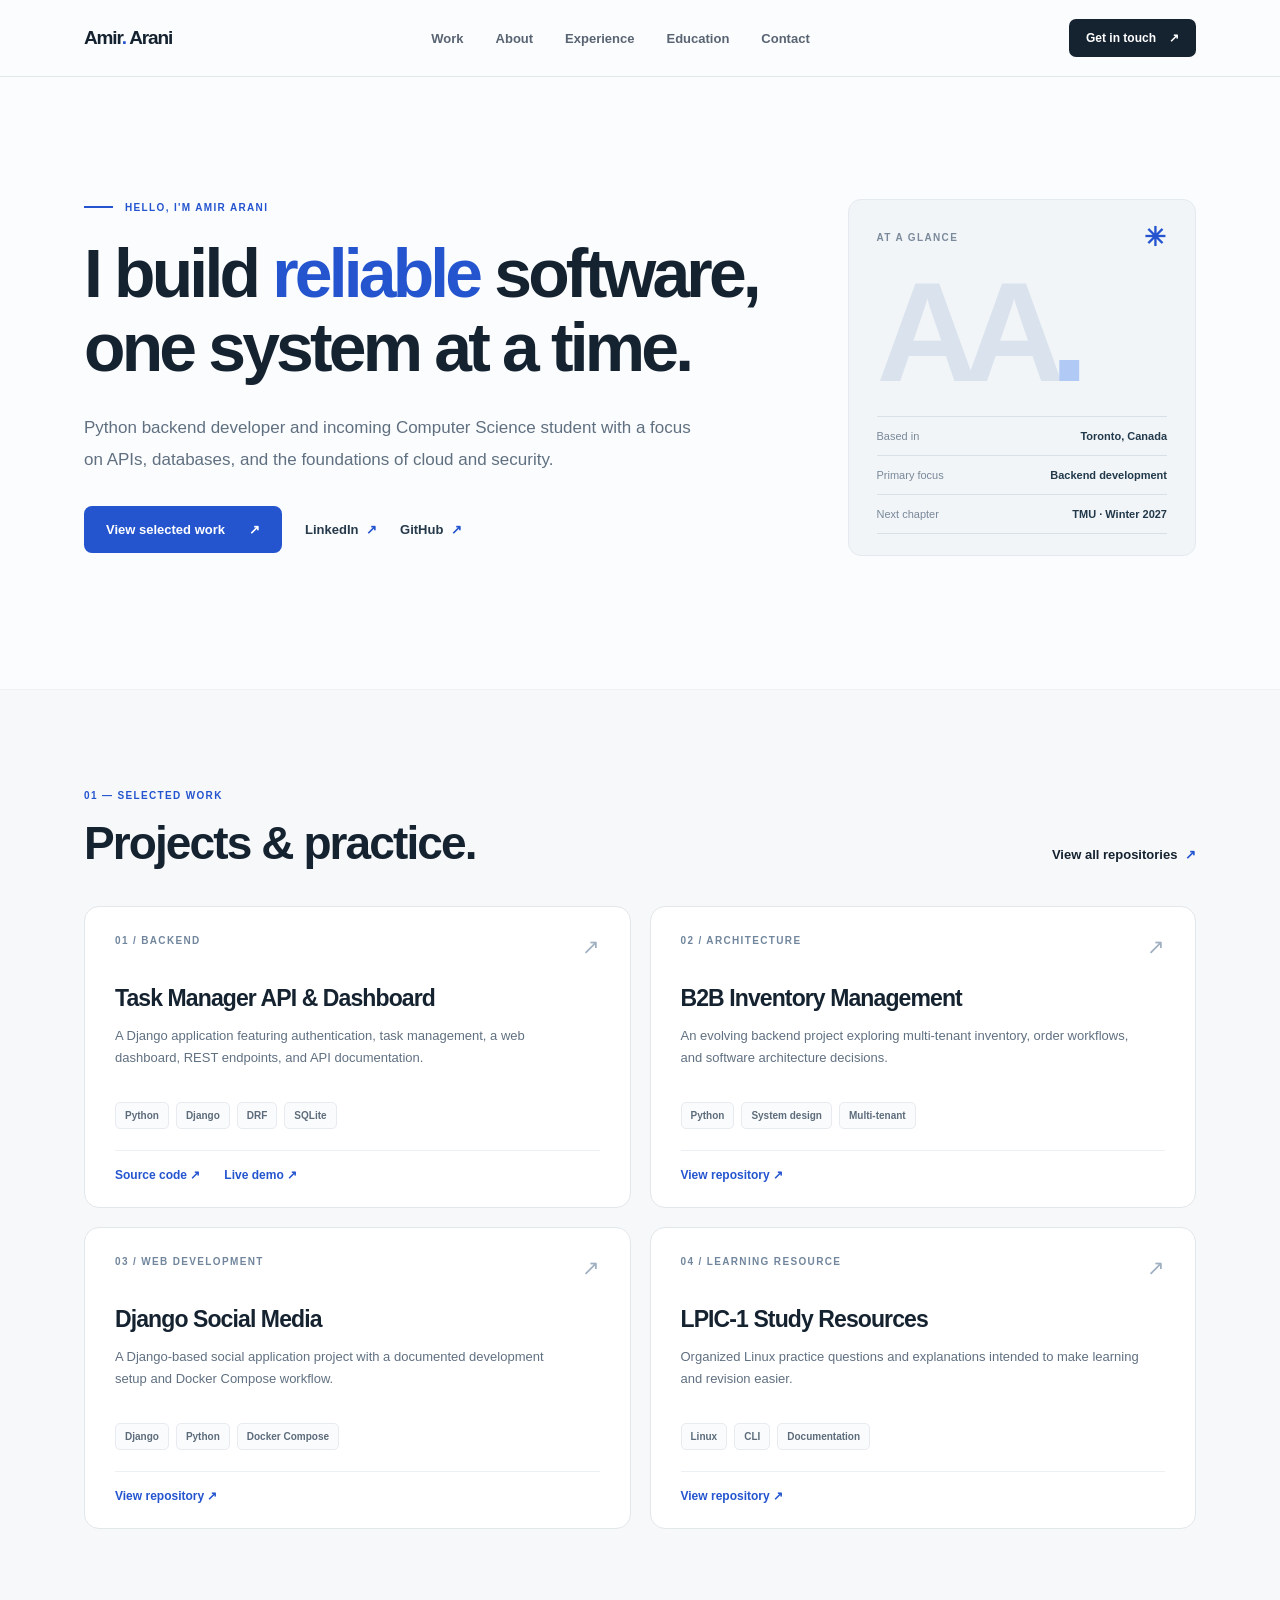
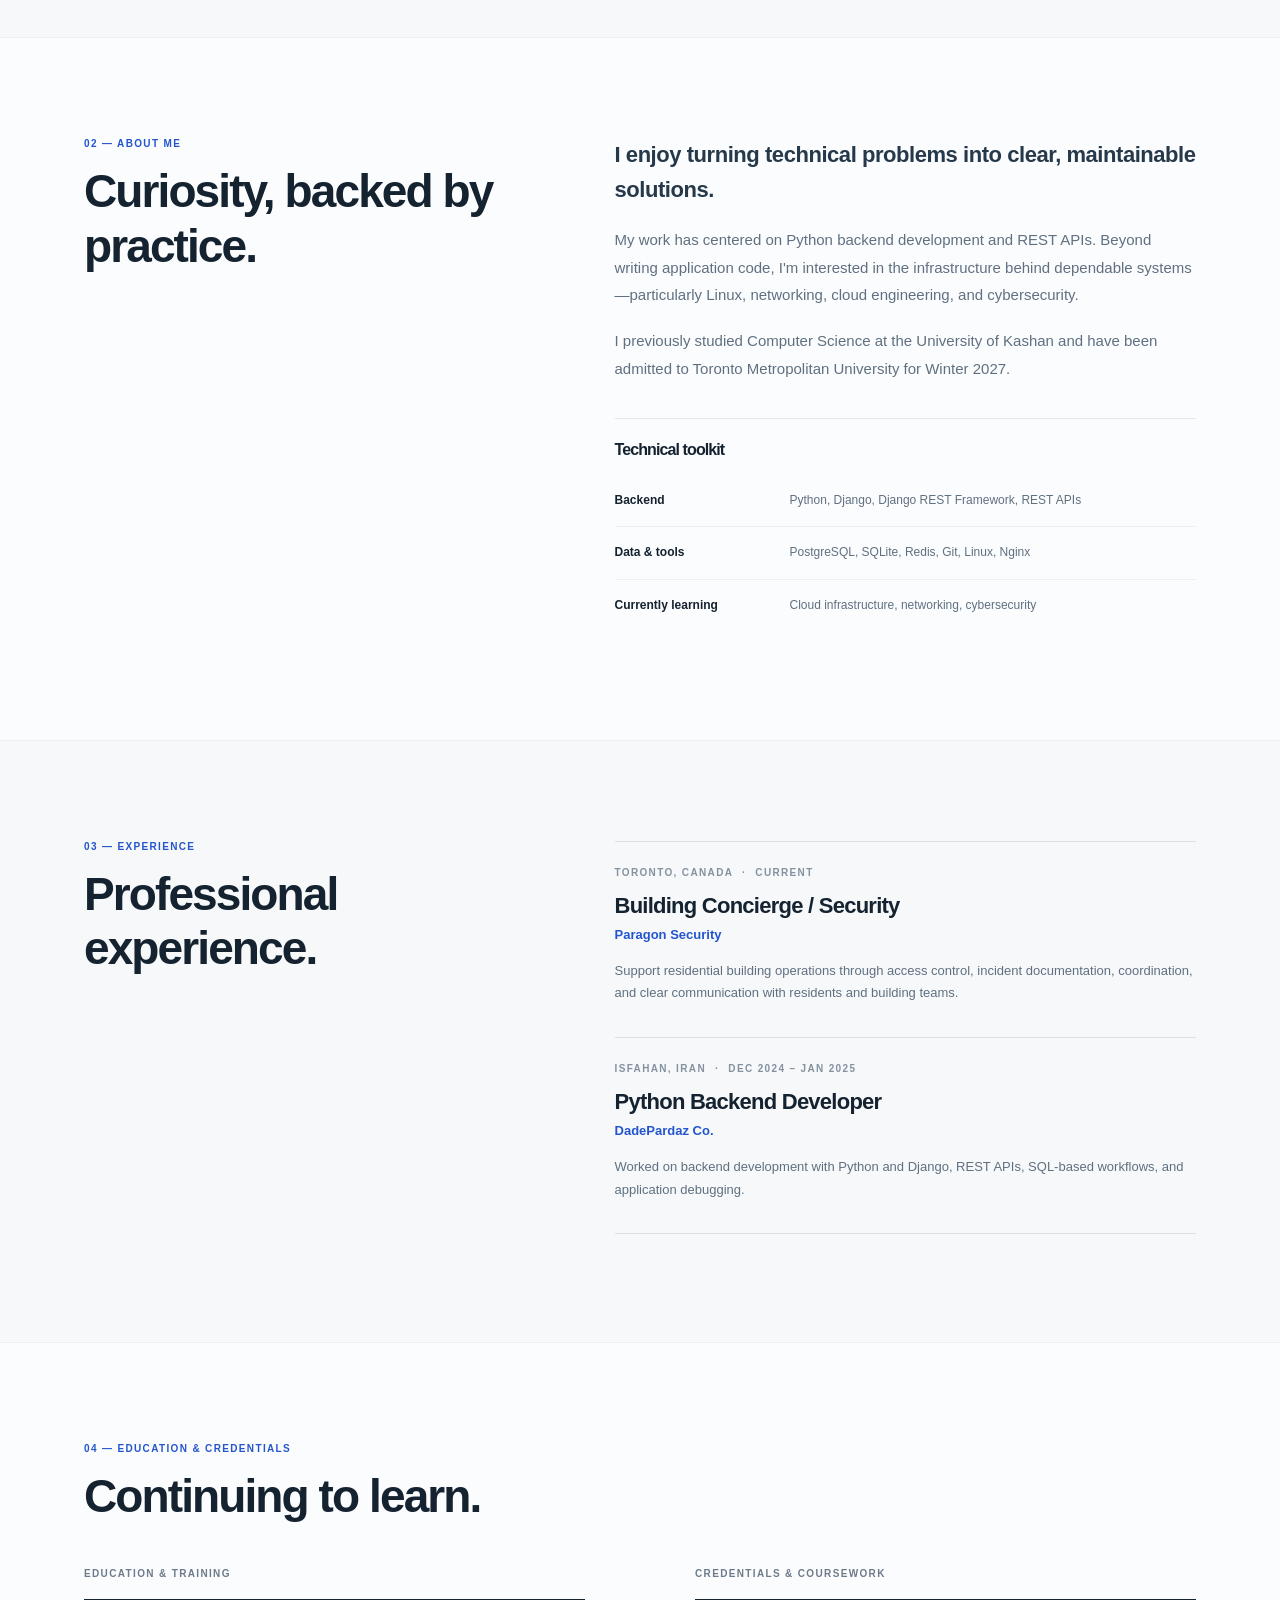
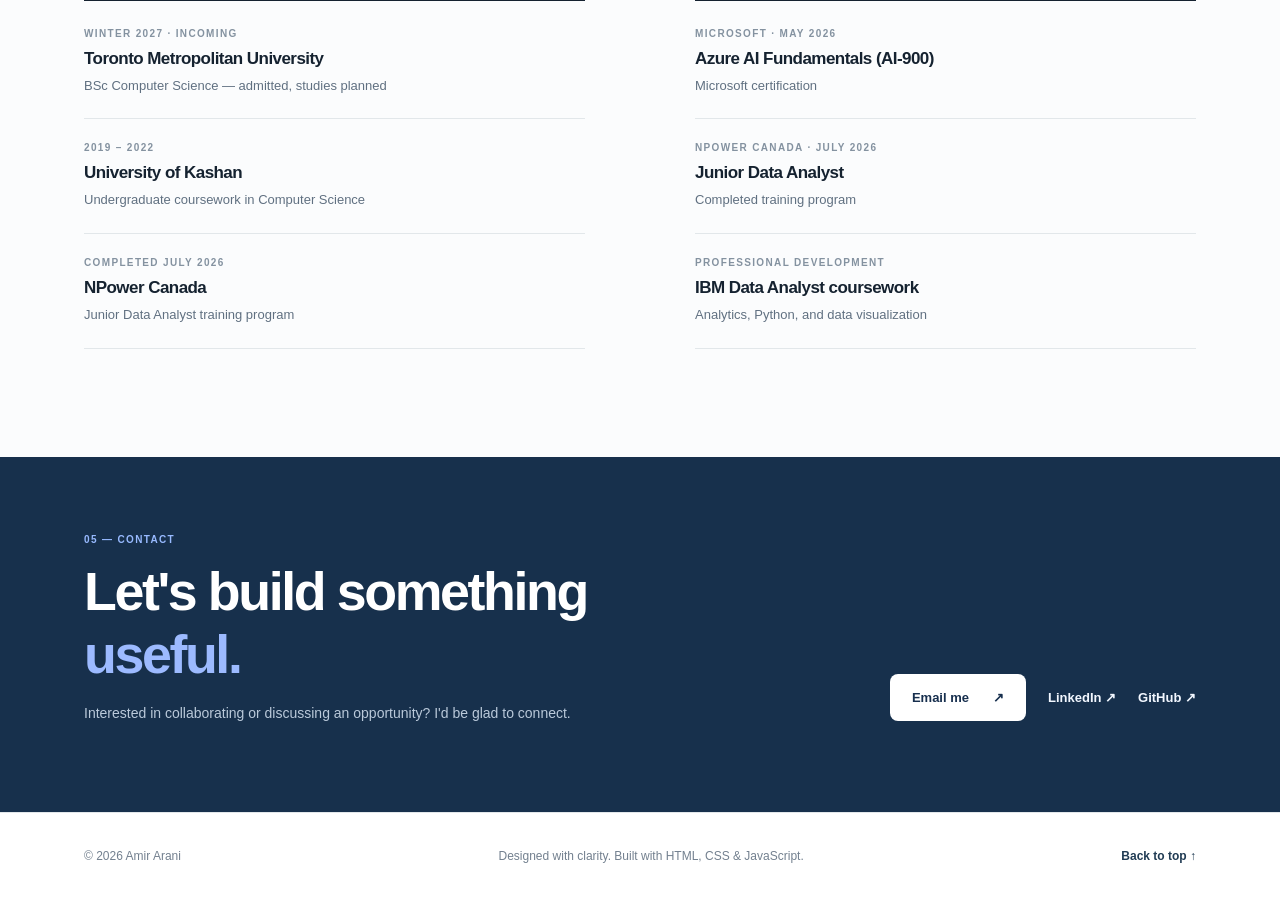
==== commit 917f9263: "Minimal design" ====
--- a/index.html
+++ b/index.html
@@ -3,125 +3,154 @@
 <head>
   <meta charset="utf-8">
   <meta name="viewport" content="width=device-width, initial-scale=1">
-  <meta name="theme-color" content="#0b1018">
-  <meta name="description" content="Amir Arani — Python backend developer and incoming Computer Science student at Toronto Metropolitan University. Explore projects, skills, and experience in backend development, cloud, and cybersecurity.">
+  <meta name="theme-color" content="#fbfcfd">
+  <meta name="description" content="Amir Arani is a Toronto-based Python backend developer and incoming Computer Science student at Toronto Metropolitan University. Explore selected projects, experience, and skills.">
   <meta property="og:type" content="website">
-  <meta property="og:title" content="Amir Arani | Developer Portfolio">
-  <meta property="og:description" content="Python backend developer. Curious about cloud, security, and reliable software systems.">
+  <meta property="og:title" content="Amir Arani — Python Backend Developer">
+  <meta property="og:description" content="Backend development, thoughtful software, and an interest in cloud infrastructure and cybersecurity.">
   <meta property="og:url" content="https://amirdev1883.github.io/">
   <meta property="og:image" content="https://amirdev1883.github.io/assets/og-card.png">
-  <meta name="color-scheme" content="dark light">
-  <title>Amir Arani — Backend Developer & Computer Science Student</title>
-  <link rel="icon" href="assets/favicon.svg" type="image/svg+xml">
+  <meta property="og:image:alt" content="Amir Arani — Python Backend Developer portfolio">
+  <meta name="color-scheme" content="light">
+  <title>Amir Arani — Python Backend Developer</title>
+  <link rel="icon" type="image/svg+xml" href="assets/favicon.svg">
   <link rel="stylesheet" href="style.css">
-  <script>
-    (function () {
-      try {
-        var saved = localStorage.getItem('amir-theme');
-        document.documentElement.dataset.theme = saved === 'light' || saved === 'dark' ? saved : (matchMedia('(prefers-color-scheme: light)').matches ? 'light' : 'dark');
-      } catch (e) { document.documentElement.dataset.theme = 'dark'; }
-    })();
-  </script>
   <script type="application/ld+json">
-    {"@context":"https://schema.org","@type":"Person","name":"Amir Arani","url":"https://amirdev1883.github.io/","email":"mailto:amirdev1883@gmail.com","sameAs":["https://github.com/amirdev1883"],"knowsAbout":["Python","Django","REST APIs","Cloud Computing","Cybersecurity"]}
+    {"@context":"https://schema.org","@type":"Person","name":"Amir Arani","url":"https://amirdev1883.github.io/","email":"mailto:amirdev1883@gmail.com","sameAs":["https://github.com/amirdev1883","https://www.linkedin.com/in/amiraranii/"],"knowsAbout":["Python","Django","REST APIs","Cloud Engineering","Cybersecurity","Linux"]}
   </script>
 </head>
 <body>
   <a class="skip-link" href="#main">Skip to content</a>
-  <div class="scroll-progress" id="scrollProgress" aria-hidden="true"></div>
-  <div class="site-wrap">
-    <header class="site-header" id="top">
-      <div class="container nav-inner">
-        <a class="brand" href="#top" aria-label="Amir Arani, home"><span class="brand-mark">a<span class="brand-dot">.</span></span><span>amir<span class="brand-soft">arani</span></span></a>
-        <nav class="primary-nav" id="primaryNav" aria-label="Main navigation">
-          <a href="#about">About</a>
-          <a href="#projects">Projects</a>
-          <a href="#experience">Experience</a>
-          <a href="#education">Education</a>
-          <a href="#contact">Contact</a>
-        </nav>
-        <div class="nav-actions">
-          <button id="themeToggle" class="icon-button" type="button" aria-label="Switch color theme" title="Switch color theme">
-            <svg class="sun-icon" viewBox="0 0 24 24" fill="none" stroke="currentColor" stroke-width="1.7" stroke-linecap="round" stroke-linejoin="round" aria-hidden="true"><circle cx="12" cy="12" r="4"/><path d="M12 2v2m0 16v2M4.93 4.93l1.42 1.42m11.3 11.3 1.42 1.42M2 12h2m16 0h2M4.93 19.07l1.42-1.42m11.3-11.3 1.42-1.42"/></svg>
-            <svg class="moon-icon" viewBox="0 0 24 24" fill="none" stroke="currentColor" stroke-width="1.7" stroke-linecap="round" stroke-linejoin="round" aria-hidden="true"><path d="M20.8 14.1A9 9 0 0 1 9.9 3.2 9 9 0 1 0 20.8 14.1Z"/></svg>
-          </button>
-          <a class="nav-contact" href="mailto:amirdev1883@gmail.com">Let's connect <span aria-hidden="true">↗</span></a>
-          <button class="menu-button" id="menuToggle" aria-expanded="false" aria-controls="primaryNav" aria-label="Open menu" type="button"><span></span><span></span><span></span></button>
+
+  <header class="site-header" id="top">
+    <div class="container nav-wrap">
+      <a class="wordmark" href="#top" aria-label="Amir Arani — Home">Amir<span class="wordmark-dot">.</span> Arani</a>
+      <nav class="site-nav" id="siteNav" aria-label="Main navigation">
+        <a href="#work">Work</a>
+        <a href="#about">About</a>
+        <a href="#experience">Experience</a>
+        <a href="#education">Education</a>
+        <a href="#contact">Contact</a>
+      </nav>
+      <a class="header-cta" href="mailto:amirdev1883@gmail.com?subject=Hello%20Amir">Get in touch <span aria-hidden="true">↗</span></a>
+      <button class="menu-toggle" id="menuToggle" type="button" aria-controls="siteNav" aria-expanded="false" aria-label="Open navigation menu">
+        <span></span><span></span><span></span>
+      </button>
+    </div>
+  </header>
+
+  <main id="main">
+    <section class="hero container" aria-labelledby="hero-title">
+      <div class="hero-main">
+        <div class="eyebrow"><span class="eyebrow-line"></span> HELLO, I'M AMIR ARANI</div>
+        <h1 id="hero-title">I build <em>reliable</em> software, one system at a time.</h1>
+        <p class="hero-description">Python backend developer and incoming Computer Science student with a focus on APIs, databases, and the foundations of cloud and security.</p>
+        <div class="hero-actions">
+          <a class="button button-primary" href="#work">View selected work <span aria-hidden="true">↗</span></a>
+          <a class="text-action" href="https://www.linkedin.com/in/amiraranii/" target="_blank" rel="noopener noreferrer">LinkedIn <span aria-hidden="true">↗</span></a>
+          <a class="text-action" href="https://github.com/amirdev1883" target="_blank" rel="noopener noreferrer">GitHub <span aria-hidden="true">↗</span></a>
         </div>
       </div>
-    </header>
+      <aside class="hero-aside" aria-label="Profile at a glance">
+        <div class="aside-top"><span>AT A GLANCE</span><span class="aside-star" aria-hidden="true">✳</span></div>
+        <div class="aside-monogram" aria-hidden="true">AA<span>.</span></div>
+        <dl class="quick-facts">
+          <div><dt>Based in</dt><dd>Toronto, Canada</dd></div>
+          <div><dt>Primary focus</dt><dd>Backend development</dd></div>
+          <div><dt>Next chapter</dt><dd>TMU · Winter 2027</dd></div>
+        </dl>
+      </aside>
+    </section>
 
-    <main id="main">
-      <section class="hero container" aria-labelledby="heroTitle">
-        <div class="hero-copy">
-          <div class="eyebrow"><span class="status-dot"></span> BUILDING SOFTWARE · LEARNING EVERY DAY</div>
-          <p class="hero-intro">Hi, I'm <strong>Amir Arani</strong> <span class="wave" aria-hidden="true">✳</span></p>
-          <h1 id="heroTitle">I build the <span class="hero-outline">backend</span> behind <span class="gradient-text">better ideas.</span></h1>
-          <p class="hero-description">Python developer and incoming Computer Science student interested in cloud engineering, cybersecurity, and the systems that make software dependable.</p>
-          <div class="hero-buttons">
-            <a class="button button-primary" href="#projects">Explore my work <span aria-hidden="true">↗</span></a>
-            <a class="button button-secondary" href="https://github.com/amirdev1883" target="_blank" rel="noopener noreferrer">GitHub profile <span aria-hidden="true">↗</span></a>
-          </div>
-          <div class="hero-footnote"><span class="pin" aria-hidden="true">◉</span> Based in Toronto, Canada <span class="separator">/</span> Open to building something meaningful</div>
+    <section class="section section-muted" id="work" aria-labelledby="work-title">
+      <div class="container">
+        <div class="section-heading">
+          <div><p class="section-label">01 — SELECTED WORK</p><h2 id="work-title">Projects &amp; practice.</h2></div>
+          <a class="inline-link" href="https://github.com/amirdev1883?tab=repositories" target="_blank" rel="noopener noreferrer">View all repositories <span aria-hidden="true">↗</span></a>
         </div>
-        <div class="hero-visual" aria-label="Stylized developer workspace illustration">
-          <div class="orbit orbit-a"></div><div class="orbit orbit-b"></div>
-          <div class="terminal-card">
-            <div class="terminal-top"><div class="window-dots"><i></i><i></i><i></i></div><span>amir / workspace</span><span class="terminal-symbol">⌘</span></div>
-            <div class="terminal-body" aria-hidden="true">
-              <p class="code-comment"># a little about me</p>
-              <p><span class="code-violet">developer</span> = {</p>
-              <p class="indent"><span class="code-green">"name"</span>: <span class="code-yellow">"Amir Arani"</span>,</p>
-              <p class="indent"><span class="code-green">"stack"</span>: [<span class="code-yellow">"Python"</span>, <span class="code-yellow">"Django"</span>],</p>
-              <p class="indent"><span class="code-green">"interests"</span>: [</p>
-              <p class="indent-2"><span class="code-yellow">"Cloud"</span>, <span class="code-yellow">"Security"</span></p>
-              <p class="indent">],</p>
-              <p class="indent"><span class="code-green">"mindset"</span>: <span class="code-yellow">"Always learning"</span></p>
-              <p>}</p>
-              <p class="code-prompt">$ <span class="typing">build --something-great</span><span class="cursor">▍</span></p>
-            </div>
-          </div>
-          <div class="float-badge badge-python"><span class="badge-icon">⌁</span><span>API-driven<br><strong>development</strong></span></div>
-          <div class="float-badge badge-cloud"><span class="cloud-icon">✳</span><span>Curious about<br><strong>cloud + security</strong></span></div>
-          <span class="visual-cross cross-one" aria-hidden="true">+</span><span class="visual-cross cross-two" aria-hidden="true">+</span>
+        <div class="project-grid">
+          <article class="project-card">
+            <div class="card-top"><span class="card-number">01 / BACKEND</span><span class="card-symbol" aria-hidden="true">↗</span></div>
+            <div class="card-body"><h3>Task Manager API &amp; Dashboard</h3><p>A Django application featuring authentication, task management, a web dashboard, REST endpoints, and API documentation.</p></div>
+            <div class="tag-list" aria-label="Technologies"><span>Python</span><span>Django</span><span>DRF</span><span>SQLite</span></div>
+            <div class="card-links"><a href="https://github.com/amirdev1883/Django-Internship-Assignment-" target="_blank" rel="noopener noreferrer">Source code ↗</a><a href="https://django-internship-assignment-388g.onrender.com/" target="_blank" rel="noopener noreferrer">Live demo ↗</a></div>
+          </article>
+          <article class="project-card">
+            <div class="card-top"><span class="card-number">02 / ARCHITECTURE</span><span class="card-symbol" aria-hidden="true">↗</span></div>
+            <div class="card-body"><h3>B2B Inventory Management</h3><p>An evolving backend project exploring multi-tenant inventory, order workflows, and software architecture decisions.</p></div>
+            <div class="tag-list" aria-label="Areas"><span>Python</span><span>System design</span><span>Multi-tenant</span></div>
+            <div class="card-links"><a href="https://github.com/amirdev1883/b2b-inventory-management" target="_blank" rel="noopener noreferrer">View repository ↗</a></div>
+          </article>
+          <article class="project-card">
+            <div class="card-top"><span class="card-number">03 / WEB DEVELOPMENT</span><span class="card-symbol" aria-hidden="true">↗</span></div>
+            <div class="card-body"><h3>Django Social Media</h3><p>A Django-based social application project with a documented development setup and Docker Compose workflow.</p></div>
+            <div class="tag-list" aria-label="Technologies"><span>Django</span><span>Python</span><span>Docker Compose</span></div>
+            <div class="card-links"><a href="https://github.com/amirdev1883/djangosocialmedia" target="_blank" rel="noopener noreferrer">View repository ↗</a></div>
+          </article>
+          <article class="project-card">
+            <div class="card-top"><span class="card-number">04 / LEARNING RESOURCE</span><span class="card-symbol" aria-hidden="true">↗</span></div>
+            <div class="card-body"><h3>LPIC-1 Study Resources</h3><p>Organized Linux practice questions and explanations intended to make learning and revision easier.</p></div>
+            <div class="tag-list" aria-label="Topics"><span>Linux</span><span>CLI</span><span>Documentation</span></div>
+            <div class="card-links"><a href="https://github.com/amirdev1883/LPIC1-Mock-Test" target="_blank" rel="noopener noreferrer">View repository ↗</a></div>
+          </article>
         </div>
-      </section>
+      </div>
+    </section>
 
-      <div class="marquee" aria-label="Areas of interest"><div class="marquee-content">PYTHON <span>✳</span> DJANGO <span>✳</span> REST APIS <span>✳</span> LINUX <span>✳</span> CLOUD <span>✳</span> CYBERSECURITY <span>✳</span> POSTGRESQL <span>✳</span> GIT <span>✳</span></div></div>
-
-      <section class="section container about-section" id="about" aria-labelledby="aboutTitle">
-        <div class="section-heading"><span class="section-number">01 / ABOUT</span><h2 id="aboutTitle">A curious mind. <span>Practical code.</span></h2></div>
-        <div class="about-grid">
-          <div class="about-text"><p class="lead">I'm a developer who enjoys understanding how things work <em>under the hood</em>—from APIs and databases to Linux and networking.</p><p>My background includes Python backend development, hands-on software projects, and Computer Science study at the University of Kashan. I'm preparing to begin Computer Science at Toronto Metropolitan University in Winter 2027.</p><p>Right now, I'm deepening my foundation in cloud infrastructure and cybersecurity while continuing to build and document projects.</p></div>
-          <div class="about-highlights">
-            <div class="highlight"><span class="highlight-icon">01</span><div><h3>Build with purpose</h3><p>Practical, maintainable backends and APIs.</p></div></div>
-            <div class="highlight"><span class="highlight-icon">02</span><div><h3>Think in systems</h3><p>Linux, networking, infrastructure, and reliability.</p></div></div>
-            <div class="highlight"><span class="highlight-icon">03</span><div><h3>Stay curious</h3><p>Always learning across cloud and security.</p></div></div>
+    <section class="section" id="about" aria-labelledby="about-title">
+      <div class="container about-layout">
+        <div class="section-aside"><p class="section-label">02 — ABOUT ME</p><h2 id="about-title">Curiosity, backed by practice.</h2></div>
+        <div class="about-content">
+          <p class="about-lead">I enjoy turning technical problems into clear, maintainable solutions.</p>
+          <p>My work has centered on Python backend development and REST APIs. Beyond writing application code, I'm interested in the infrastructure behind dependable systems—particularly Linux, networking, cloud engineering, and cybersecurity.</p>
+          <p>I previously studied Computer Science at the University of Kashan and have been admitted to Toronto Metropolitan University for Winter 2027.</p>
+          <div class="skills-area">
+            <h3>Technical toolkit</h3>
+            <div class="skill-row"><span class="skill-category">Backend</span><span>Python, Django, Django REST Framework, REST APIs</span></div>
+            <div class="skill-row"><span class="skill-category">Data &amp; tools</span><span>PostgreSQL, SQLite, Redis, Git, Linux, Nginx</span></div>
+            <div class="skill-row"><span class="skill-category">Currently learning</span><span>Cloud infrastructure, networking, cybersecurity</span></div>
           </div>
         </div>
-      </section>
+      </div>
+    </section>
 
-      <section class="section section-alt" id="projects" aria-labelledby="projectsTitle"><div class="container">
-        <div class="section-heading section-heading-row"><div><span class="section-number">02 / SELECTED WORK</span><h2 id="projectsTitle">Projects <span>in focus.</span></h2></div><a class="text-link" href="https://github.com/amirdev1883?tab=repositories" target="_blank" rel="noopener noreferrer">All repositories <span aria-hidden="true">↗</span></a></div>
-        <div class="filters" role="group" aria-label="Filter projects"><button class="filter active" data-filter="all" aria-pressed="true">All projects</button><button class="filter" data-filter="backend" aria-pressed="false">Backend</button><button class="filter" data-filter="learning" aria-pressed="false">Learning & tools</button></div>
-        <div class="projects-grid">
-          <article class="project-card project-featured" data-category="backend"><div class="project-art art-tasks" aria-hidden="true"><div class="mock-window"><div class="mock-bar"><span></span><span></span><span></span></div><div class="mock-ui"><div class="mock-heading"></div><div class="mock-row"><b>✓</b><i></i></div><div class="mock-row"><b>✓</b><i></i></div><div class="mock-row dim"><b>○</b><i></i></div></div></div><span class="project-art-label">01 / API + DASHBOARD</span></div><div class="project-info"><div class="project-kicker">FEATURED PROJECT</div><h3>Task Manager API & Dashboard</h3><p>A full-stack task management app with authentication, task CRUD, a web dashboard, REST endpoints, and Swagger API documentation.</p><div class="tech-tags"><span>Django</span><span>DRF</span><span>SQLite</span><span>REST API</span></div><div class="project-links"><a href="https://github.com/amirdev1883/Django-Internship-Assignment-" target="_blank" rel="noopener noreferrer">Source code <span aria-hidden="true">↗</span></a><a href="https://django-internship-assignment-388g.onrender.com/" target="_blank" rel="noopener noreferrer">Live demo <span aria-hidden="true">↗</span></a></div></div></article>
-          <article class="project-card" data-category="backend"><div class="project-art art-inventory" aria-hidden="true"><div class="inventory-grid"><span class="inv-main"></span><span></span><span></span><span></span><span class="inv-main"></span><span></span></div><span class="project-art-label">02 / SYSTEM DESIGN</span></div><div class="project-info"><div class="project-kicker">BACKEND / ARCHITECTURE</div><h3>B2B Inventory Management</h3><p>An evolving project exploring multi-tenant inventory and order-management workflows, architecture, and backend design decisions.</p><div class="tech-tags"><span>Python</span><span>Backend design</span><span>Multi-tenant</span></div><div class="project-links"><a href="https://github.com/amirdev1883/b2b-inventory-management" target="_blank" rel="noopener noreferrer">Explore repository <span aria-hidden="true">↗</span></a></div></div></article>
-          <article class="project-card" data-category="backend"><div class="project-art art-social" aria-hidden="true"><div class="social-ui"><div class="social-avatar"></div><div class="social-lines"><i></i><i></i></div><div class="social-post"></div><div class="social-icons"><b>♡</b><b>◇</b><b>↗</b></div></div><span class="project-art-label">03 / DJANGO</span></div><div class="project-info"><div class="project-kicker">WEB DEVELOPMENT</div><h3>Django Social Media</h3><p>A Django-based social application project with a documented development setup and Docker Compose workflow.</p><div class="tech-tags"><span>Django</span><span>Python</span><span>Docker Compose</span></div><div class="project-links"><a href="https://github.com/amirdev1883/djangosocialmedia" target="_blank" rel="noopener noreferrer">Explore repository <span aria-hidden="true">↗</span></a></div></div></article>
-          <article class="project-card" data-category="learning"><div class="project-art art-linux" aria-hidden="true"><div class="linux-prompt"><span>$ lpic-1 --practice</span><span class="terminal-response">&gt; chapter: Linux essentials</span><span class="terminal-response">&gt; status: learning ✓</span></div><span class="project-art-label">04 / OPEN LEARNING</span></div><div class="project-info"><div class="project-kicker">LINUX / COMMUNITY</div><h3>LPIC-1 Study Resources</h3><p>Chapter-organized practice questions and detailed answers for building Linux administration fundamentals.</p><div class="tech-tags"><span>Linux</span><span>CLI</span><span>Learning resources</span></div><div class="project-links"><a href="https://github.com/amirdev1883/LPIC1-Mock-Test" target="_blank" rel="noopener noreferrer">Explore repository <span aria-hidden="true">↗</span></a></div></div></article>
+    <section class="section section-muted" id="experience" aria-labelledby="experience-title">
+      <div class="container split-layout">
+        <div class="section-aside"><p class="section-label">03 — EXPERIENCE</p><h2 id="experience-title">Professional experience.</h2></div>
+        <div class="stacked-list">
+          <article class="list-item"><div class="item-meta">TORONTO, CANADA <span>·</span> CURRENT</div><h3>Building Concierge / Security</h3><p class="item-organization">Paragon Security</p><p>Support residential building operations through access control, incident documentation, coordination, and clear communication with residents and building teams.</p></article>
+          <article class="list-item"><div class="item-meta">ISFAHAN, IRAN <span>·</span> DEC 2024 – JAN 2025</div><h3>Python Backend Developer</h3><p class="item-organization">DadePardaz Co.</p><p>Worked on backend development with Python and Django, REST APIs, SQL-based workflows, and application debugging.</p></article>
         </div>
-      </div></section>
+      </div>
+    </section>
 
-      <section class="section container" id="skills" aria-labelledby="skillsTitle"><div class="section-heading"><span class="section-number">03 / TOOLKIT</span><h2 id="skillsTitle">Tools of <span>the trade.</span></h2></div><div class="skills-layout"><div class="skills-intro"><p>Technologies I've used in projects and development, alongside the areas I'm actively exploring.</p><span class="learning-label"><span class="status-dot"></span> Currently exploring cloud & cybersecurity</span></div><div class="skill-groups"><div class="skill-group"><h3>Languages & backend</h3><div class="skill-pills"><span>Python</span><span>JavaScript</span><span>Django</span><span>Django REST Framework</span><span>REST APIs</span></div></div><div class="skill-group"><h3>Data & infrastructure</h3><div class="skill-pills"><span>PostgreSQL</span><span>SQLite</span><span>Redis</span><span>Linux</span><span>Git / GitHub</span><span>Nginx</span></div></div><div class="skill-group"><h3>Learning & growing</h3><div class="skill-pills learning-pills"><span>Cloud fundamentals</span><span>Azure</span><span>AWS fundamentals</span><span>Networking</span><span>Cybersecurity</span></div></div></div></div></section>
+    <section class="section" id="education" aria-labelledby="education-title">
+      <div class="container">
+        <div class="section-heading education-heading"><div><p class="section-label">04 — EDUCATION &amp; CREDENTIALS</p><h2 id="education-title">Continuing to learn.</h2></div></div>
+        <div class="education-grid">
+          <div class="education-column"><h3 class="column-label">Education &amp; training</h3>
+            <article class="education-entry"><span class="entry-date">WINTER 2027 · INCOMING</span><h4>Toronto Metropolitan University</h4><p>BSc Computer Science — admitted, studies planned</p></article>
+            <article class="education-entry"><span class="entry-date">2019 – 2022</span><h4>University of Kashan</h4><p>Undergraduate coursework in Computer Science</p></article>
+            <article class="education-entry"><span class="entry-date">COMPLETED JULY 2026</span><h4>NPower Canada</h4><p>Junior Data Analyst training program</p></article>
+          </div>
+          <div class="education-column"><h3 class="column-label">Credentials &amp; coursework</h3>
+            <article class="education-entry"><span class="entry-date">MICROSOFT · MAY 2026</span><h4>Azure AI Fundamentals (AI-900)</h4><p>Microsoft certification</p></article>
+            <article class="education-entry"><span class="entry-date">NPOWER CANADA · JULY 2026</span><h4>Junior Data Analyst</h4><p>Completed training program</p></article>
+            <article class="education-entry"><span class="entry-date">PROFESSIONAL DEVELOPMENT</span><h4>IBM Data Analyst coursework</h4><p>Analytics, Python, and data visualization</p></article>
+          </div>
+        </div>
+      </div>
+    </section>
 
-      <section class="section section-alt" id="experience" aria-labelledby="experienceTitle"><div class="container"><div class="section-heading"><span class="section-number">04 / JOURNEY</span><h2 id="experienceTitle">Experience that <span>shapes my work.</span></h2></div><div class="timeline"><article class="timeline-item"><div class="timeline-date">CURRENT · TORONTO</div><div class="timeline-content"><h3>Building Concierge / Security</h3><div class="timeline-org">Paragon Security</div><p>Support daily operations in a residential building through access control, issue documentation, incident response, and coordination with residents and building teams—work that strengthens my communication and problem-solving.</p><div class="small-tags"><span>Operations</span><span>Documentation</span><span>Problem-solving</span></div></div></article><article class="timeline-item"><div class="timeline-date">DEC 2024 – JAN 2025</div><div class="timeline-content"><h3>Python Backend Developer</h3><div class="timeline-org">DadePardaz Co. · Isfahan, Iran</div><p>Worked with Python and Django on backend development, REST APIs, SQL-based data workflows, and debugging in a collaborative development environment.</p><div class="small-tags"><span>Python</span><span>Django</span><span>REST APIs</span></div></div></article></div></div></section>
+    <section class="contact-section" id="contact" aria-labelledby="contact-title">
+      <div class="container contact-inner">
+        <div><p class="section-label">05 — CONTACT</p><h2 id="contact-title">Let's build something <em>useful.</em></h2><p>Interested in collaborating or discussing an opportunity? I'd be glad to connect.</p></div>
+        <div class="contact-actions"><a class="button button-light" href="mailto:amirdev1883@gmail.com?subject=Hello%20Amir">Email me <span aria-hidden="true">↗</span></a><a class="contact-text-link" href="https://www.linkedin.com/in/amiraranii/" target="_blank" rel="noopener noreferrer">LinkedIn ↗</a><a class="contact-text-link" href="https://github.com/amirdev1883" target="_blank" rel="noopener noreferrer">GitHub ↗</a></div>
+      </div>
+    </section>
+  </main>
 
-      <section class="section container" id="education" aria-labelledby="educationTitle"><div class="section-heading"><span class="section-number">05 / EDUCATION & CREDENTIALS</span><h2 id="educationTitle">A foundation for <span>what's next.</span></h2></div><div class="education-grid"><div class="education-column"><h3 class="column-title">Education</h3><article class="education-card"><span class="edu-time">WINTER 2027 · INCOMING</span><h4>Toronto Metropolitan University</h4><p>BSc, Computer Science <span class="edu-detail">· Admitted; studies planned</span></p></article><article class="education-card"><span class="edu-time">2019 – 2022</span><h4>University of Kashan</h4><p>Undergraduate coursework in Computer Science</p></article><article class="education-card"><span class="edu-time">COMPLETED JULY 2026</span><h4>NPower Canada</h4><p>Junior Data Analyst training program</p></article></div><div class="education-column"><h3 class="column-title">Certifications & learning</h3><article class="credential-card"><div class="credential-logo azure">AZ</div><div><span class="edu-time">MICROSOFT · MAY 2026</span><h4>Azure AI Fundamentals</h4><p>Microsoft Certified · AI-900</p></div><span class="verified" title="Completed" aria-label="Completed">✓</span></article><article class="credential-card"><div class="credential-logo npower">N</div><div><span class="edu-time">NPOWER CANADA · JULY 2026</span><h4>Junior Data Analyst</h4><p>Completed workforce training</p></div><span class="verified" title="Completed" aria-label="Completed">✓</span></article><article class="credential-card"><div class="credential-logo ibm">IBM</div><div><span class="edu-time">PROFESSIONAL DEVELOPMENT</span><h4>IBM Data Analyst coursework</h4><p>Hands-on coursework in analytics and visualization</p></div></article></div></div></section>
-
-      <section class="section contact-section" id="contact" aria-labelledby="contactTitle"><div class="container contact-container"><div><span class="section-number">06 / GET IN TOUCH</span><h2 id="contactTitle">Have something <span>in mind?</span></h2><p>Whether it's a project, a co-op opportunity, or a conversation about technology, I'd love to hear from you.</p><div class="contact-buttons"><a class="button button-primary" href="mailto:amirdev1883@gmail.com?subject=Hello%20Amir">Send an email <span aria-hidden="true">↗</span></a><a class="button button-secondary" href="https://github.com/amirdev1883" target="_blank" rel="noopener noreferrer">Find me on GitHub <span aria-hidden="true">↗</span></a></div></div><div class="contact-card"><p class="contact-card-label">DIRECT LINE</p><h3>Let's make ideas <em>real.</em></h3><a href="mailto:amirdev1883@gmail.com" class="contact-email">amirdev1883@gmail.com <span aria-hidden="true">↗</span></a><button class="copy-button" type="button" id="copyEmail" data-email="amirdev1883@gmail.com">Copy email address <span aria-hidden="true">⧉</span></button><div class="contact-card-art" aria-hidden="true">✳</div></div></div></section>
-    </main>
-    <footer class="site-footer"><div class="container footer-inner"><a class="brand footer-brand" href="#top"><span class="brand-mark">a<span class="brand-dot">.</span></span><span>amir<span class="brand-soft">arani</span></span></a><p>© <span id="year">2026</span> Amir Arani. Built with care, HTML, CSS & JavaScript.</p><a href="#top" class="back-top">Back to top ↑</a></div></footer>
-  </div>
+  <footer class="site-footer"><div class="container footer-inner"><span>© <span id="year">2026</span> Amir Arani</span><span>Designed with clarity. Built with HTML, CSS &amp; JavaScript.</span><a href="#top">Back to top ↑</a></div></footer>
   <script src="script.js" defer></script>
 </body>
 </html>
--- a/style.css
+++ b/style.css
@@ -1,13 +1,197 @@
-/* Amir Arani portfolio — dependency-free and GitHub Pages ready */
-:root {color-scheme:dark;--bg:#0b1018;--surface:#121925;--surface-raised:#182230;--subtle:#202c3a;--line:rgba(188,204,220,.13);--text:#eef4f7;--muted:#a9b6c2;--muted-2:#80909f;--accent:#c6f57a;--accent-2:#89dbea;--button-text:#111b13;--glow:rgba(170,240,102,.12);--shadow:0 26px 85px rgba(0,0,0,.24)}
-:root[data-theme="light"]{color-scheme:light;--bg:#f7f9f6;--surface:#ffffff;--surface-raised:#eff3ed;--subtle:#e8eee5;--line:rgba(25,50,35,.12);--text:#18251f;--muted:#56655c;--muted-2:#6e7b72;--accent:#527d22;--accent-2:#1b7a86;--button-text:#fff;--glow:rgba(98,150,42,.09);--shadow:0 26px 72px rgba(27,59,38,.09)}
-*{box-sizing:border-box}html{scroll-behavior:smooth;scroll-padding-top:105px}body{margin:0;background:var(--bg);color:var(--text);font-family:Inter,ui-sans-serif,-apple-system,BlinkMacSystemFont,"Segoe UI",sans-serif;font-size:16px;line-height:1.65;-webkit-font-smoothing:antialiased}a{color:inherit;text-decoration:none}button{font:inherit}button,a{-webkit-tap-highlight-color:transparent}button{cursor:pointer}img,svg{display:block;max-width:100%}::selection{background:var(--accent);color:var(--button-text)}:focus-visible{outline:3px solid var(--accent-2);outline-offset:4px}.skip-link{position:absolute;left:15px;top:-60px;background:var(--accent);color:var(--button-text);z-index:500;padding:10px 16px}.skip-link:focus{top:12px}.container{width:min(1180px,calc(100% - 64px));margin-inline:auto}.site-wrap{overflow:clip}.scroll-progress{height:3px;background:var(--accent);transform:scaleX(0);transform-origin:left;position:fixed;top:0;left:0;right:0;z-index:1000;pointer-events:none}.site-header{position:sticky;top:0;z-index:100;background:color-mix(in srgb,var(--bg) 90%,transparent);border-bottom:1px solid var(--line);backdrop-filter:blur(20px);-webkit-backdrop-filter:blur(20px)}.nav-inner{display:flex;align-items:center;justify-content:space-between;height:83px;gap:26px}.brand{display:inline-flex;align-items:center;gap:11px;font-size:20px;font-weight:800;letter-spacing:-.9px;white-space:nowrap}.brand-mark{display:grid;place-items:center;background:var(--accent);border-radius:11px;width:37px;height:37px;color:var(--button-text);letter-spacing:-3px;padding-right:3px;font-size:24px;line-height:1}.brand-dot{color:var(--button-text)}.brand-soft{font-weight:400;color:var(--muted)}.primary-nav{display:flex;align-items:center;gap:28px;margin-left:auto}.primary-nav a{font-size:13px;font-weight:650;color:var(--muted);transition:color .2s}.primary-nav a:hover,.primary-nav a.is-active{color:var(--accent)}.nav-actions{display:flex;align-items:center;gap:12px}.icon-button{border:1px solid var(--line);border-radius:50%;width:39px;height:39px;background:transparent;color:var(--text);display:grid;place-items:center;transition:background .2s}.icon-button:hover{background:var(--surface-raised)}.icon-button svg{width:18px;height:18px}.sun-icon{display:block}.moon-icon{display:none}[data-theme="light"] .sun-icon{display:none}[data-theme="light"] .moon-icon{display:block}.nav-contact{padding:10px 16px;border:1px solid var(--line);font-size:13px;font-weight:750;border-radius:9px;white-space:nowrap;transition:background .2s}.nav-contact:hover{background:var(--surface-raised)}.nav-contact span{margin-left:6px;color:var(--accent)}.menu-button{display:none;background:transparent;border:0;width:41px;height:41px;padding:10px}.menu-button span{display:block;height:2px;background:var(--text);margin:5px 0;border-radius:2px}
-.hero{min-height:690px;display:grid;grid-template-columns:1.09fr .91fr;gap:35px;align-items:center;padding-top:75px;padding-bottom:92px}.hero-copy{position:relative;z-index:2}.eyebrow,.section-number{color:var(--accent);letter-spacing:2px;font-size:11px;font-weight:800}.eyebrow{display:flex;align-items:center;gap:12px}.status-dot{display:inline-block;width:8px;height:8px;background:var(--accent);border-radius:50%;box-shadow:0 0 0 5px var(--glow);flex-shrink:0}.hero-intro{margin:27px 0 13px;color:var(--muted);font-size:17px}.hero-intro strong{color:var(--text)}.wave{color:var(--accent);margin-left:5px;font-size:19px}.hero h1{font-size:clamp(48px,5.5vw,79px);font-weight:810;line-height:1.06;letter-spacing:-4.7px;margin:0;max-width:670px}.hero-outline{color:var(--text)}.gradient-text{background:linear-gradient(105deg,var(--accent),var(--accent-2));-webkit-background-clip:text;background-clip:text;color:transparent}.hero-description{max-width:535px;font-size:17px;line-height:1.9;color:var(--muted);margin:28px 0 31px}.hero-buttons{display:flex;gap:12px;flex-wrap:wrap}.button{display:inline-flex;justify-content:center;align-items:center;gap:18px;border:1px solid transparent;padding:15px 21px;border-radius:10px;font-size:14px;font-weight:750;transition:transform .2s,background .2s,border-color .2s;white-space:nowrap}.button:hover{transform:translateY(-3px)}.button-primary{background:var(--accent);color:var(--button-text)}.button-primary:hover{filter:brightness(1.05)}.button-secondary{background:var(--surface);border-color:var(--line);color:var(--text)}.button-secondary:hover{background:var(--surface-raised)}.hero-footnote{color:var(--muted-2);font-size:12px;margin-top:34px}.pin{color:var(--accent);margin-right:4px}.separator{padding:0 10px;color:var(--line)}
-.hero-visual{height:505px;position:relative;display:flex;align-items:center;justify-content:center}.hero-visual:before{content:"";position:absolute;inset:13%;background:radial-gradient(ellipse,rgba(150,236,131,.17),transparent 70%);filter:blur(40px)}.orbit{position:absolute;border:1px solid var(--line);border-radius:50%;width:470px;height:470px;transform:rotate(-15deg)}.orbit-b{width:370px;height:370px;border-style:dashed;opacity:.7}.terminal-card{width:min(100%,455px);background:#111923;border:1px solid #334052;border-radius:17px;box-shadow:0 38px 95px rgba(0,0,0,.37);transform:rotate(-2.5deg);position:relative;z-index:2;overflow:hidden}.terminal-top{height:47px;border-bottom:1px solid #2e3947;display:flex;align-items:center;padding:0 17px;color:#8394a4;font-size:11px;justify-content:space-between;letter-spacing:.3px}.window-dots{display:flex;gap:6px}.window-dots i{width:9px;height:9px;background:#fb8175;border-radius:50%}.window-dots i:nth-child(2){background:#f0c875}.window-dots i:nth-child(3){background:#84c99a}.terminal-symbol{font-size:19px}.terminal-body{padding:25px 22px 30px;color:#c9d7e0;font-size:clamp(11px,1.15vw,14px);font-family:ui-monospace,SFMono-Regular,Consolas,"Liberation Mono",monospace;line-height:1.95;white-space:nowrap}.terminal-body p{margin:0}.code-comment{color:#6e8e92!important;margin-bottom:12px!important}.code-violet{color:#c29ff6}.code-green{color:#83d9be}.code-yellow{color:#f4cf8c}.indent{padding-left:22px}.indent-2{padding-left:43px}.code-prompt{color:#a4f0ab;margin-top:18px!important;padding-top:17px;border-top:1px solid #2b3a43}.typing{color:#d4e2d5}.cursor{color:var(--accent);animation:blink 1s steps(2) infinite}@keyframes blink{50%{opacity:0}}.float-badge{position:absolute;z-index:3;display:flex;align-items:center;gap:13px;background:#26323f;color:#a7b9c7;border:1px solid #3b4d57;border-radius:13px;padding:12px 17px;line-height:1.35;font-size:12px;box-shadow:0 15px 50px rgba(0,0,0,.3)}.float-badge strong{color:#fff;font-weight:700}.badge-icon,.cloud-icon{width:36px;height:36px;display:grid;place-items:center;background:#364e47;color:#c6f57a;border-radius:9px;font-size:26px}.cloud-icon{color:#9de5fa;background:#304550}.badge-python{left:-11px;bottom:22px;transform:rotate(4deg)}.badge-cloud{right:-18px;top:30px;transform:rotate(5deg)}.visual-cross{position:absolute;color:var(--accent);opacity:.7;font-size:28px}.cross-one{top:3px;left:24px}.cross-two{right:16px;bottom:12px}.marquee{border-block:1px solid var(--line);overflow:hidden;background:var(--surface)}.marquee-content{width:max-content;min-width:100%;padding:16px 20px;text-align:center;color:var(--muted);font-size:11px;letter-spacing:2.4px;font-weight:750;word-spacing:10px;margin:auto}.marquee-content span{color:var(--accent);margin:0 19px}
-.section{padding-top:112px;padding-bottom:118px}.section-alt{background:var(--surface);border-top:1px solid var(--line);border-bottom:1px solid var(--line)}.section-heading{margin-bottom:51px}.section-heading h2{font-size:clamp(34px,4vw,56px);line-height:1.14;letter-spacing:-2.4px;margin:18px 0 0;font-weight:780}.section-heading h2 span{color:var(--muted-2)}.section-heading-row{display:flex;align-items:end;justify-content:space-between;gap:30px}.text-link{font-size:13px;font-weight:750;white-space:nowrap;border-bottom:1px solid var(--accent);padding-bottom:8px;transition:color .2s}.text-link:hover{color:var(--accent)}.text-link span{margin-left:7px}.about-grid{display:grid;grid-template-columns:1.1fr .9fr;gap:100px}.about-text{font-size:16px;line-height:1.94;color:var(--muted)}.about-text p{margin:0 0 18px}.about-text .lead{font-size:22px;line-height:1.58;color:var(--text);font-weight:520;margin-top:0}.about-text em{font-style:normal;color:var(--accent)}.about-highlights{border-left:1px solid var(--line);padding-left:35px;display:flex;flex-direction:column;justify-content:space-between;gap:16px}.highlight{display:flex;gap:18px;align-items:flex-start}.highlight-icon{font:700 14px ui-monospace,monospace;color:var(--accent);border:1px solid var(--line);height:42px;width:42px;border-radius:10px;display:grid;place-items:center;flex-shrink:0}.highlight h3{font-size:17px;line-height:1.3;margin:2px 0 7px}.highlight p{font-size:14px;color:var(--muted);margin:0}
-.filters{display:flex;gap:9px;flex-wrap:wrap;margin:-5px 0 28px}.filter{border:1px solid var(--line);border-radius:99px;padding:9px 17px;font-size:12px;font-weight:750;background:transparent;color:var(--muted);transition:background .2s,color .2s}.filter:hover{color:var(--text);border-color:var(--accent)}.filter.active{background:var(--accent);border-color:var(--accent);color:var(--button-text)}.projects-grid{display:grid;grid-template-columns:repeat(2,minmax(0,1fr));gap:22px}.project-card{background:var(--bg);border:1px solid var(--line);border-radius:17px;overflow:hidden;transition:transform .25s,border-color .25s;display:flex;flex-direction:column}.project-card:hover{transform:translateY(-5px);border-color:color-mix(in srgb,var(--accent) 45%,var(--line))}.project-card[hidden]{display:none}.project-art{min-height:230px;position:relative;display:grid;place-items:center;overflow:hidden}.project-art-label{position:absolute;bottom:17px;left:20px;color:#d1e6e1;font:700 10px ui-monospace,monospace;letter-spacing:1.4px}.art-tasks{background:radial-gradient(circle at 75% 28%,#386e67 0,transparent 53%),linear-gradient(130deg,#123432,#11242c)}.art-inventory{background:radial-gradient(circle at 35% 25%,#353f76 0,transparent 52%),linear-gradient(125deg,#1a2348,#1b263b)}.art-social{background:radial-gradient(circle at 76% 20%,#754360 0,transparent 53%),linear-gradient(120deg,#352340,#22203b)}.art-linux{background:radial-gradient(circle at 35% 40%,#585c34 0,transparent 58%),linear-gradient(120deg,#242c2f,#202b30)}.mock-window{width:265px;height:181px;background:#eff9f3;box-shadow:0 17px 48px #071a1d66;border-radius:10px;transform:rotate(-8deg) translateY(12px);overflow:hidden}.mock-bar{height:28px;background:#d9eee5;display:flex;gap:5px;align-items:center;padding-left:12px}.mock-bar span{height:6px;width:6px;background:#87aaa2;border-radius:50%}.mock-ui{padding:17px 20px}.mock-heading{width:115px;height:13px;background:#385e59;border-radius:3px;margin-bottom:16px}.mock-row{border:1px solid #dbe9e2;border-radius:5px;display:flex;align-items:center;gap:10px;padding:7px 10px;margin-bottom:8px}.mock-row b{display:grid;place-items:center;height:19px;width:19px;border-radius:4px;background:#bee4d3;color:#326753;font-size:11px}.mock-row i{width:118px;height:7px;border-radius:3px;background:#becfc8}.mock-row.dim{opacity:.65}.inventory-grid{display:grid;grid-template-columns:repeat(3,65px);grid-template-rows:repeat(2,65px);gap:11px;transform:rotate(-12deg)}.inventory-grid span{background:#708acb44;border:1px solid #859be788;border-radius:13px;box-shadow:inset 0 0 20px #6085ba22}.inventory-grid .inv-main{background:#9db4f9b5;border-color:#c4d5ff}.social-ui{width:217px;background:#fff;border-radius:12px;padding:18px;box-shadow:0 19px 45px #12081e66;transform:rotate(8deg) translateY(10px);display:grid;grid-template-columns:35px 1fr;gap:9px}.social-avatar{height:35px;width:35px;background:#d3bfe1;border-radius:50%}.social-lines{padding-top:3px}.social-lines i{display:block;height:7px;border-radius:5px;background:#ded3e7;margin-bottom:7px}.social-lines i:last-child{width:62%}.social-post{height:76px;background:linear-gradient(45deg,#b99bd6,#e4bfcd);border-radius:7px;grid-column:span 2}.social-icons{display:flex;gap:18px;grid-column:span 2;color:#8b7292;line-height:1;font-size:17px}.linux-prompt{background:#151d1d;border:1px solid #7f8b5770;padding:25px;border-radius:12px;color:#c8eb89;font:13px/2 ui-monospace,Consolas,monospace;box-shadow:0 15px 38px #0b191b88;transform:rotate(-5deg)}.linux-prompt span{display:block;white-space:nowrap}.linux-prompt .terminal-response{color:#97aea7}.project-info{padding:27px 28px 28px;display:flex;flex-direction:column;flex:1}.project-kicker{color:var(--accent);font-size:10px;letter-spacing:1.7px;font-weight:800}.project-info h3{font-size:23px;letter-spacing:-.6px;line-height:1.25;margin:13px 0 12px}.project-info p{font-size:14px;color:var(--muted);line-height:1.77;margin:0 0 21px}.tech-tags{display:flex;flex-wrap:wrap;gap:7px;margin-top:auto}.tech-tags span,.small-tags span{font-size:11px;color:var(--muted);background:var(--surface-raised);border:1px solid var(--line);padding:5px 10px;border-radius:5px}.project-links{border-top:1px solid var(--line);margin-top:22px;padding-top:17px;display:flex;gap:24px;flex-wrap:wrap}.project-links a{font-size:12px;font-weight:750;transition:color .2s}.project-links a:hover{color:var(--accent)}.project-links a span{color:var(--accent);padding-left:4px}
-.skills-layout{display:grid;grid-template-columns:.65fr 1fr;gap:100px}.skills-intro p{font-size:18px;line-height:1.85;color:var(--muted);margin:0 0 26px}.learning-label{color:var(--muted);font-size:12px;display:flex;align-items:center;gap:13px}.skill-groups{display:grid;gap:29px}.skill-group{padding-bottom:25px;border-bottom:1px solid var(--line)}.skill-group:last-child{border-bottom:0}.skill-group h3{font-size:15px;margin:0 0 16px}.skill-pills{display:flex;flex-wrap:wrap;gap:9px}.skill-pills span{padding:9px 13px;border:1px solid var(--line);border-radius:7px;font-size:12px;font-weight:650;background:var(--surface)}.learning-pills span{border-style:dashed;color:var(--muted)}.timeline{border-top:1px solid var(--line)}.timeline-item{padding:36px 0 37px;display:grid;grid-template-columns:.36fr 1fr;gap:70px;border-bottom:1px solid var(--line)}.timeline-date{font-size:11px;letter-spacing:1.1px;font-weight:750;color:var(--accent);padding-top:7px}.timeline-content h3{font-size:24px;letter-spacing:-.6px;line-height:1.3;margin:0 0 5px}.timeline-org{font-size:14px;color:var(--muted-2);font-weight:750;margin-bottom:14px}.timeline-content p{font-size:14px;line-height:1.85;color:var(--muted);max-width:770px;margin:0 0 20px}.small-tags{display:flex;gap:7px;flex-wrap:wrap}.education-grid{display:grid;grid-template-columns:1fr 1fr;gap:25px}.column-title{font-size:15px;letter-spacing:.3px;margin:0 0 20px}.education-card,.credential-card{border:1px solid var(--line);background:var(--surface);padding:22px 23px;border-radius:12px;margin-bottom:13px;min-height:126px}.edu-time{font-size:10px;letter-spacing:1.2px;color:var(--accent);font-weight:800}.education-card h4,.credential-card h4{font-size:17px;line-height:1.3;margin:9px 0 5px}.education-card p,.credential-card p{font-size:13px;color:var(--muted);margin:0}.edu-detail{font-size:12px}.credential-card{display:grid;grid-template-columns:46px 1fr 20px;gap:14px;align-items:center}.credential-card h4{margin:5px 0 3px}.credential-logo{height:42px;width:42px;border-radius:9px;display:grid;place-items:center;font-weight:900;font-size:14px}.azure{background:#174777;color:#b6e5fd}.npower{background:#444077;color:#d7d3ff}.ibm{background:#2d4b63;color:#c9e0ef;font-size:12px}.verified{color:var(--accent);font-size:17px;align-self:start;padding-top:7px}
-.contact-section{background:radial-gradient(circle at 75% 50%,var(--glow),transparent 45%),var(--surface);border-top:1px solid var(--line)}.contact-container{display:grid;grid-template-columns:1fr .82fr;gap:80px;align-items:center}.contact-container h2{font-size:clamp(42px,4.7vw,63px);line-height:1.13;letter-spacing:-3px;margin:20px 0}.contact-container h2 span{color:var(--accent)}.contact-container>div>p{color:var(--muted);font-size:16px;line-height:1.85;max-width:490px;margin-bottom:27px}.contact-buttons{display:flex;gap:11px;flex-wrap:wrap}.contact-card{position:relative;background:var(--bg);border:1px solid var(--line);padding:34px;border-radius:19px;min-height:295px;overflow:hidden;box-shadow:var(--shadow)}.contact-card-label{font-size:10px!important;font-weight:800;letter-spacing:2px;color:var(--accent)!important;margin:0 0 30px!important}.contact-card h3{font-size:29px;line-height:1.2;letter-spacing:-1.3px;max-width:245px;margin:0 0 35px}.contact-card h3 em{font-style:normal;color:var(--accent)}.contact-email{font-size:15px;font-weight:700;position:relative;z-index:2;border-bottom:1px solid var(--line);padding-bottom:6px;overflow-wrap:anywhere}.contact-email span{color:var(--accent)}.copy-button{border:0;background:none;padding:15px 0 0;color:var(--muted);font-size:12px;position:relative;z-index:2}.copy-button:hover{color:var(--accent)}.copy-button span{margin-left:6px}.contact-card-art{font-size:190px;line-height:1;color:var(--accent);opacity:.09;position:absolute;right:-25px;top:18px;transform:rotate(20deg);pointer-events:none}.site-footer{border-top:1px solid var(--line)}.footer-inner{min-height:100px;display:flex;justify-content:space-between;align-items:center;gap:22px}.footer-brand{font-size:17px}.footer-brand .brand-mark{width:31px;height:31px;font-size:21px}.footer-inner p{font-size:12px;color:var(--muted-2)}.back-top{font-size:12px;font-weight:700;color:var(--muted);white-space:nowrap}.back-top:hover{color:var(--accent)}
-@media(max-width:1100px){.primary-nav{gap:16px}.nav-contact{display:none}.hero{grid-template-columns:1.05fr .95fr;gap:20px}.hero h1{font-size:clamp(48px,5vw,65px);letter-spacing:-3px}.terminal-card{transform:rotate(-2.5deg) scale(.94)}.float-badge{transform:scale(.88)}.about-grid,.skills-layout{gap:55px}}@media(max-width:820px){.container{width:min(100% - 42px,660px)}.nav-inner{height:70px}.menu-button{display:block}.primary-nav{display:none;position:absolute;top:70px;left:0;right:0;background:var(--bg);border-bottom:1px solid var(--line);padding:18px max(22px,calc((100vw - 660px)/2));flex-direction:column;align-items:stretch;gap:0;box-shadow:var(--shadow)}.primary-nav.is-open{display:flex}.primary-nav a{padding:12px 0;font-size:15px}.hero{padding-top:74px;padding-bottom:90px;grid-template-columns:1fr;gap:32px;min-height:auto}.hero h1{font-size:clamp(53px,9vw,75px);max-width:675px}.hero-description{max-width:630px}.hero-visual{height:425px;width:min(100%,520px);margin:10px auto 0}.terminal-card{transform:rotate(-2.5deg) scale(.95)}.badge-python{left:0}.badge-cloud{right:0}.orbit{width:390px;height:390px}.orbit-b{width:300px;height:300px}.section{padding-top:84px;padding-bottom:90px}.section-heading h2{font-size:45px}.about-grid,.skills-layout{grid-template-columns:1fr;gap:30px}.about-highlights{padding-left:0;border-left:0;border-top:1px solid var(--line);padding-top:25px;display:grid;grid-template-columns:1fr 1fr}.projects-grid{gap:15px}.project-art{min-height:190px}.project-info{padding:22px}.project-info h3{font-size:20px}.education-grid,.contact-container{gap:24px}.contact-container{grid-template-columns:1fr}.contact-card{max-width:520px}.footer-inner{flex-wrap:wrap;padding:23px 0}.footer-inner p{order:3;flex-basis:100%;margin:0}}@media(max-width:580px){.container{width:calc(100% - 36px)}.brand{font-size:18px}.hero{padding-top:56px;padding-bottom:46px}.eyebrow{font-size:9px;letter-spacing:1.3px}.hero-intro{margin-top:22px}.hero h1{font-size:clamp(43px,10.7vw,59px);letter-spacing:-2.8px}.hero-description{font-size:15px;margin:22px 0 24px}.button{padding:13px 17px;font-size:12px;gap:9px}.hero-footnote{font-size:11px}.hero-visual{height:340px;margin-top:12px}.terminal-card{transform:rotate(-2.5deg) scale(.79);width:450px;flex-shrink:0}.terminal-body{font-size:13px}.orbit{width:310px;height:310px}.orbit-b{width:235px;height:235px}.float-badge{padding:9px 11px;font-size:11px}.badge-python{left:-10px;bottom:0;transform:scale(.77) rotate(4deg);transform-origin:left bottom}.badge-cloud{right:-18px;top:0;transform:scale(.77) rotate(5deg);transform-origin:right top}.marquee-content{font-size:10px;white-space:nowrap;padding:12px 0;letter-spacing:1px}.marquee-content span{margin:0 7px}.section{padding-top:66px;padding-bottom:73px}.section-heading{margin-bottom:29px}.section-heading h2{font-size:37px;letter-spacing:-1.65px}.about-text .lead{font-size:19px}.about-text{font-size:14px}.about-highlights{grid-template-columns:1fr;gap:18px}.section-heading-row{align-items:start;flex-direction:column;gap:15px}.projects-grid{grid-template-columns:1fr}.project-art{min-height:222px}.filters{gap:6px}.filter{font-size:11px;padding:8px 11px}.project-info h3{font-size:22px}.skills-intro p{font-size:16px}.timeline-item{grid-template-columns:1fr;gap:10px;padding:30px 0}.timeline-content h3{font-size:21px}.education-grid{grid-template-columns:1fr;gap:18px}.education-card,.credential-card{min-height:0}.contact-container h2{font-size:43px;letter-spacing:-2px}.contact-card{padding:26px;min-height:275px}.footer-inner{justify-content:space-between}.footer-inner p{line-height:1.5}.nav-inner{gap:8px}}@media(prefers-reduced-motion:reduce){html{scroll-behavior:auto}*,*:before,*:after{animation-duration:.01ms!important;transition-duration:.01ms!important;scroll-behavior:auto!important}}
-/* Prevent wide artwork from expanding the mobile grid's min-content track. */
-@media (max-width:820px){.hero{grid-template-columns:minmax(0,1fr)}.hero-copy,.hero-visual{min-width:0}}
+/* Amir Arani — intentionally simple, accessible, dependency-free portfolio. */
+:root {
+  --ink: #152230;
+  --muted: #607081;
+  --quiet: #7c8995;
+  --blue: #2455cf;
+  --blue-dark: #153caa;
+  --line: #e2e7ea;
+  --surface: #ffffff;
+  --muted-surface: #f6f8f9;
+  --page: #fbfcfd;
+  --radius: 15px;
+}
+*, *::before, *::after { box-sizing: border-box; }
+html { scroll-behavior: smooth; scroll-padding-top: 86px; }
+body { margin: 0; background: var(--page); color: var(--ink); font-family: Inter, ui-sans-serif, -apple-system, BlinkMacSystemFont, "Segoe UI", sans-serif; -webkit-font-smoothing: antialiased; }
+a { color: inherit; text-decoration: none; }
+button { font: inherit; }
+a, button { -webkit-tap-highlight-color: transparent; }
+a:focus-visible, button:focus-visible { outline: 3px solid #88a8ff; outline-offset: 3px; border-radius: 4px; }
+::selection { background: #d4e2ff; color: #162b5c; }
+.container { width: min(1112px, calc(100% - 72px)); margin-inline: auto; }
+.skip-link { position: fixed; top: -55px; left: 15px; padding: 12px 20px; background: var(--ink); color: #fff; z-index: 40; }
+.skip-link:focus { top: 12px; }
+
+/* Navigation */
+.site-header { position: sticky; top: 0; z-index: 20; background: rgba(251,252,253,.96); backdrop-filter: blur(16px); border-bottom: 1px solid var(--line); }
+.nav-wrap { min-height: 76px; display: flex; align-items: center; gap: 30px; }
+.wordmark { font-size: 19px; font-weight: 800; letter-spacing: -1.15px; white-space: nowrap; }
+.wordmark-dot { color: var(--blue); }
+.site-nav { display: flex; justify-content: center; gap: clamp(15px, 2.6vw, 32px); margin-inline: auto; }
+.site-nav a { color: #596473; font-size: 13px; font-weight: 560; transition: color .2s; }
+.site-nav a:hover { color: var(--blue); }
+.header-cta { display: inline-flex; align-items: center; gap: 13px; white-space: nowrap; background: var(--ink); color: #fff; border-radius: 7px; padding: 12px 17px; font-size: 12px; font-weight: 650; transition: background .2s, transform .2s; }
+.header-cta:hover { background: var(--blue); transform: translateY(-1px); }
+.menu-toggle { display: none; background: none; border: none; padding: 10px; width: 42px; height: 42px; cursor: pointer; }
+.menu-toggle span { display: block; width: 21px; height: 2px; background: var(--ink); margin: 4px auto; border-radius: 2px; }
+
+/* Hero */
+.hero { min-height: 612px; padding-block: 101px 112px; display: grid; grid-template-columns: minmax(0, 1.65fr) minmax(285px, .85fr); align-items: center; gap: clamp(50px, 6.8vw, 110px); }
+.eyebrow, .section-label, .aside-top, .card-number, .column-label, .entry-date, .item-meta { letter-spacing: 1.35px; font-weight: 750; font-size: 10px; }
+.eyebrow { display: flex; gap: 12px; align-items: center; color: var(--blue); }
+.eyebrow-line { width: 29px; height: 2px; background: var(--blue); }
+h1, h2, h3, h4, p { margin-top: 0; }
+h1, h2, h3, h4 { letter-spacing: -.9px; }
+.hero h1 { font-size: clamp(51px, 5.3vw, 76px); line-height: 1.095; letter-spacing: -3.8px; font-weight: 750; max-width: 750px; margin: 24px 0 27px; }
+.hero h1 em, .contact-inner h2 em { font-style: normal; color: var(--blue); }
+.hero-description { max-width: 610px; font-size: 17px; line-height: 1.85; color: var(--muted); margin-bottom: 31px; }
+.hero-actions { display: flex; align-items: center; flex-wrap: wrap; gap: 23px; }
+.button { display: inline-flex; align-items: center; justify-content: center; gap: 24px; padding: 16px 22px; border-radius: 8px; font-size: 13px; font-weight: 700; transition: transform .18s, background .18s; }
+.button:hover { transform: translateY(-2px); }
+.button-primary { color: white; background: var(--blue); }
+.button-primary:hover { background: var(--blue-dark); }
+.text-action, .inline-link { font-size: 13px; font-weight: 700; }
+.text-action { color: #26394b; }
+.text-action span, .inline-link span { color: var(--blue); margin-left: 4px; }
+.text-action:hover, .inline-link:hover { color: var(--blue); }
+.hero-aside { background: #f2f5f8; border: 1px solid #e4eaf0; min-height: 357px; border-radius: 13px; padding: 24px 28px 21px; overflow: hidden; position: relative; }
+.aside-top { display: flex; justify-content: space-between; color: #7a8a9b; align-items: center; }
+.aside-star { font-size: 26px; color: var(--blue); line-height: 1; }
+.aside-monogram { font-size: clamp(110px, 11vw, 150px); line-height: 1.15; font-weight: 800; letter-spacing: -15px; color: #dae3ed; user-select: none; padding-top: 2px; white-space: nowrap; }
+.aside-monogram span { color: #b1c9f5; }
+.quick-facts { margin: 2px 0 0; border-top: 1px solid #d9e1e8; }
+.quick-facts div { display: flex; justify-content: space-between; gap: 17px; padding: 13px 0; border-bottom: 1px solid #d9e1e8; font-size: 11px; }
+.quick-facts dt { color: #798898; }
+.quick-facts dd { margin: 0; text-align: right; color: #21394b; font-weight: 750; }
+
+/* Global section patterns */
+.section { padding-block: 100px 108px; background: var(--page); }
+.section-muted { background: var(--muted-surface); border-block: 1px solid #eef1f3; }
+.section-label { color: var(--blue); margin-bottom: 15px; }
+.section-heading { display: flex; justify-content: space-between; align-items: end; gap: 30px; margin-bottom: 36px; }
+.section-heading h2, .section-aside h2 { margin-bottom: 0; font-weight: 750; line-height: 1.18; letter-spacing: -1.9px; font-size: clamp(34px, 3.6vw, 46px); }
+.inline-link { white-space: nowrap; padding-bottom: 8px; }
+
+/* Work */
+.project-grid { display: grid; grid-template-columns: repeat(2, minmax(0, 1fr)); gap: 19px; }
+.project-card { background: #fff; border: 1px solid var(--line); border-radius: var(--radius); padding: 28px 30px 25px; min-height: 302px; display: flex; flex-direction: column; transition: border-color .2s, transform .2s, box-shadow .2s; }
+.project-card:hover { transform: translateY(-3px); border-color: #cbd7e3; box-shadow: 0 10px 28px rgba(20,45,72,.045); }
+.card-top { display: flex; justify-content: space-between; align-items: start; }
+.card-number { color: #71869d; }
+.card-symbol { font-size: 21px; color: #a0b0c1; }
+.card-body { padding-top: 25px; flex-grow: 1; }
+.card-body h3 { margin-bottom: 11px; font-size: 23px; font-weight: 720; line-height: 1.28; letter-spacing: -.9px; }
+.card-body p { max-width: 460px; color: var(--muted); font-size: 13px; line-height: 1.75; }
+.tag-list { display: flex; flex-wrap: wrap; gap: 7px; padding: 15px 0 21px; }
+.tag-list span { font-size: 10px; font-weight: 650; border: 1px solid #e7ebef; border-radius: 5px; padding: 7px 9px; color: #5d6c7b; background: #fafbfd; }
+.card-links { display: flex; flex-wrap: wrap; gap: 24px; border-top: 1px solid #edf0f2; padding-top: 17px; }
+.card-links a { font-size: 12px; color: var(--blue); font-weight: 760; }
+.card-links a:hover { text-decoration: underline; text-underline-offset: 4px; }
+
+/* About */
+.about-layout, .split-layout { display: grid; grid-template-columns: 1fr 1.4fr; gap: clamp(55px, 9vw, 135px); align-items: start; }
+.about-content { max-width: 620px; }
+.about-content > p { font-size: 15px; line-height: 1.85; color: var(--muted); margin-bottom: 18px; }
+.about-content .about-lead { font-size: 22px; line-height: 1.58; color: #26394b; font-weight: 570; letter-spacing: -.45px; margin-bottom: 18px; }
+.skills-area { margin-top: 35px; border-top: 1px solid var(--line); }
+.skills-area h3 { margin: 22px 0 16px; font-size: 16px; }
+.skill-row { display: grid; grid-template-columns: 155px 1fr; gap: 20px; border-top: 1px solid #edf0f2; padding: 16px 0; line-height: 1.65; font-size: 12px; color: var(--muted); }
+.skill-row:first-of-type { border-top: 0; }
+.skill-category { color: var(--ink); font-weight: 760; }
+
+/* Experience */
+.stacked-list { border-top: 1px solid #d9e1e7; }
+.list-item { border-bottom: 1px solid #d9e1e7; padding: 25px 0 32px; }
+.item-meta, .entry-date { display: block; color: #8492a0; margin-bottom: 15px; }
+.item-meta span { margin-inline: 5px; }
+.list-item h3 { font-size: 22px; letter-spacing: -.75px; margin-bottom: 5px; }
+.item-organization { color: var(--blue)!important; font-size: 13px!important; font-weight: 720; margin-bottom: 13px!important; }
+.list-item p { color: var(--muted); font-size: 13px; line-height: 1.75; max-width: 650px; margin-bottom: 0; }
+
+/* Education */
+.education-heading { margin-bottom: 44px; }
+.education-grid { display: grid; grid-template-columns: repeat(2, minmax(0, 1fr)); gap: clamp(45px, 9vw, 110px); }
+.column-label { text-transform: uppercase; color: #6c7b8a; border-bottom: 2px solid var(--ink); margin: 0 0 4px; padding-bottom: 20px; }
+.education-entry { padding: 23px 0 22px; border-bottom: 1px solid var(--line); }
+.entry-date { margin-bottom: 10px; font-size: 10px; }
+.education-entry h4 { font-size: 17px; letter-spacing: -.55px; margin-bottom: 7px; }
+.education-entry p { font-size: 13px; color: var(--muted); line-height: 1.6; margin-bottom: 0; }
+
+/* Contact & footer */
+.contact-section { background: #17304c; color: #fff; padding-block: 77px 86px; }
+.contact-inner { display: flex; align-items: end; justify-content: space-between; gap: 50px; }
+.contact-inner .section-label { color: #98baff; }
+.contact-inner h2 { font-size: clamp(39px, 4.2vw, 56px); line-height: 1.17; max-width: 640px; letter-spacing: -2.4px; margin-bottom: 16px; }
+.contact-inner h2 em { color: #9cbaff; }
+.contact-inner p:not(.section-label) { font-size: 14px; line-height: 1.7; color: #bac9da; margin-bottom: 0; }
+.contact-actions { display: flex; align-items: center; flex-wrap: wrap; gap: 22px; padding-bottom: 5px; }
+.button-light { color: #172f4e; background: #fff; white-space: nowrap; }
+.button-light:hover { background: #e8f0ff; }
+.contact-text-link { font-size: 13px; font-weight: 720; color: #f2f7ff; white-space: nowrap; }
+.contact-text-link:hover { color: #b9ccff; }
+.site-footer { background: #fff; border-top: 1px solid var(--line); }
+.footer-inner { min-height: 87px; display: flex; justify-content: space-between; gap: 25px; align-items: center; font-size: 12px; color: #73808f; }
+.footer-inner a { color: #213c54; font-weight: 700; white-space: nowrap; }
+.footer-inner a:hover { color: var(--blue); }
+
+@media (max-width: 980px) {
+  .container { width: min(100% - 50px, 860px); }
+  .hero { grid-template-columns: minmax(0, 1.3fr) minmax(220px, .75fr); gap: 35px; }
+  .hero h1 { font-size: clamp(47px, 6vw, 67px); letter-spacing: -2.8px; }
+  .hero-aside { padding: 22px; }
+  .aside-monogram { font-size: 100px; }
+  .quick-facts div { flex-direction: column; gap: 4px; }
+  .quick-facts dd { text-align: left; }
+  .contact-inner { align-items: start; flex-direction: column; gap: 35px; }
+}
+@media (max-width: 760px) {
+  .container { width: min(100% - 38px, 620px); }
+  .nav-wrap { min-height: 68px; }
+  .site-nav { display: none; position: absolute; top: 68px; left: 0; right: 0; background: var(--page); box-shadow: 0 14px 22px rgba(20,40,65,.06); border-bottom: 1px solid var(--line); padding: 14px max(19px, calc((100vw - 620px)/2)) 22px; flex-direction: column; align-items: stretch; gap: 0; }
+  .site-nav.is-open { display: flex; }
+  .site-nav a { padding: 13px 0; font-size: 15px; }
+  .header-cta { margin-left: auto; padding: 11px 14px; }
+  .menu-toggle { display: block; }
+  .hero { padding-block: 80px 85px; min-height: unset; grid-template-columns: minmax(0, 1fr); gap: 48px; }
+  .hero h1 { max-width: 640px; font-size: clamp(47px, 8.5vw, 65px); letter-spacing: -2.6px; }
+  .hero-aside { min-height: 220px; }
+  .aside-monogram { position: absolute; right: 20px; top: 18px; opacity: .45; font-size: 135px; }
+  .quick-facts { max-width: 340px; margin-top: 47px; position: relative; }
+  .quick-facts div { flex-direction: row; }
+  .quick-facts dd { text-align: right; }
+  .section { padding-block: 74px 82px; }
+  .about-layout, .split-layout { grid-template-columns: 1fr; gap: 36px; }
+  .project-card { min-height: 310px; padding: 26px 23px; }
+  .card-body h3 { font-size: 20px; }
+  .education-grid { gap: 36px; }
+}
+@media (max-width: 570px) {
+  .container { width: calc(100% - 36px); }
+  .wordmark { font-size: 17px; }
+  .header-cta { font-size: 11px; gap: 6px; }
+  .hero { padding-block: 65px 70px; gap: 40px; }
+  .eyebrow { font-size: 9px; }
+  .hero h1 { font-size: clamp(42px, 11.2vw, 59px); letter-spacing: -2.4px; line-height: 1.12; margin: 20px 0; }
+  .hero-description { font-size: 15px; line-height: 1.75; margin-bottom: 26px; }
+  .hero-actions { gap: 16px 22px; }
+  .button { padding: 14px 17px; gap: 13px; }
+  .hero-aside { padding: 20px; min-height: 215px; }
+  .aside-monogram { font-size: 125px; }
+  .quick-facts { max-width: none; }
+  .section-heading { align-items: start; flex-direction: column; gap: 17px; }
+  .section-heading h2, .section-aside h2 { font-size: 35px; letter-spacing: -1.45px; }
+  .project-grid, .education-grid { grid-template-columns: 1fr; }
+  .project-card { min-height: 285px; }
+  .card-body { padding-top: 23px; }
+  .tag-list { padding-block: 12px 18px; }
+  .about-content .about-lead { font-size: 19px; }
+  .about-content > p { font-size: 14px; }
+  .skill-row { grid-template-columns: 1fr; gap: 2px; }
+  .education-grid { gap: 44px; }
+  .contact-section { padding-block: 65px 72px; }
+  .contact-inner h2 { font-size: 39px; letter-spacing: -1.5px; }
+  .footer-inner { padding-block: 23px; flex-wrap: wrap; gap: 8px 20px; }
+  .footer-inner span:nth-child(2) { order: 3; flex-basis: 100%; }
+}
+@media (prefers-reduced-motion: reduce) { html { scroll-behavior: auto; } *, *::before, *::after { animation-duration: .01ms!important; transition-duration: .01ms!important; scroll-behavior: auto!important; } }
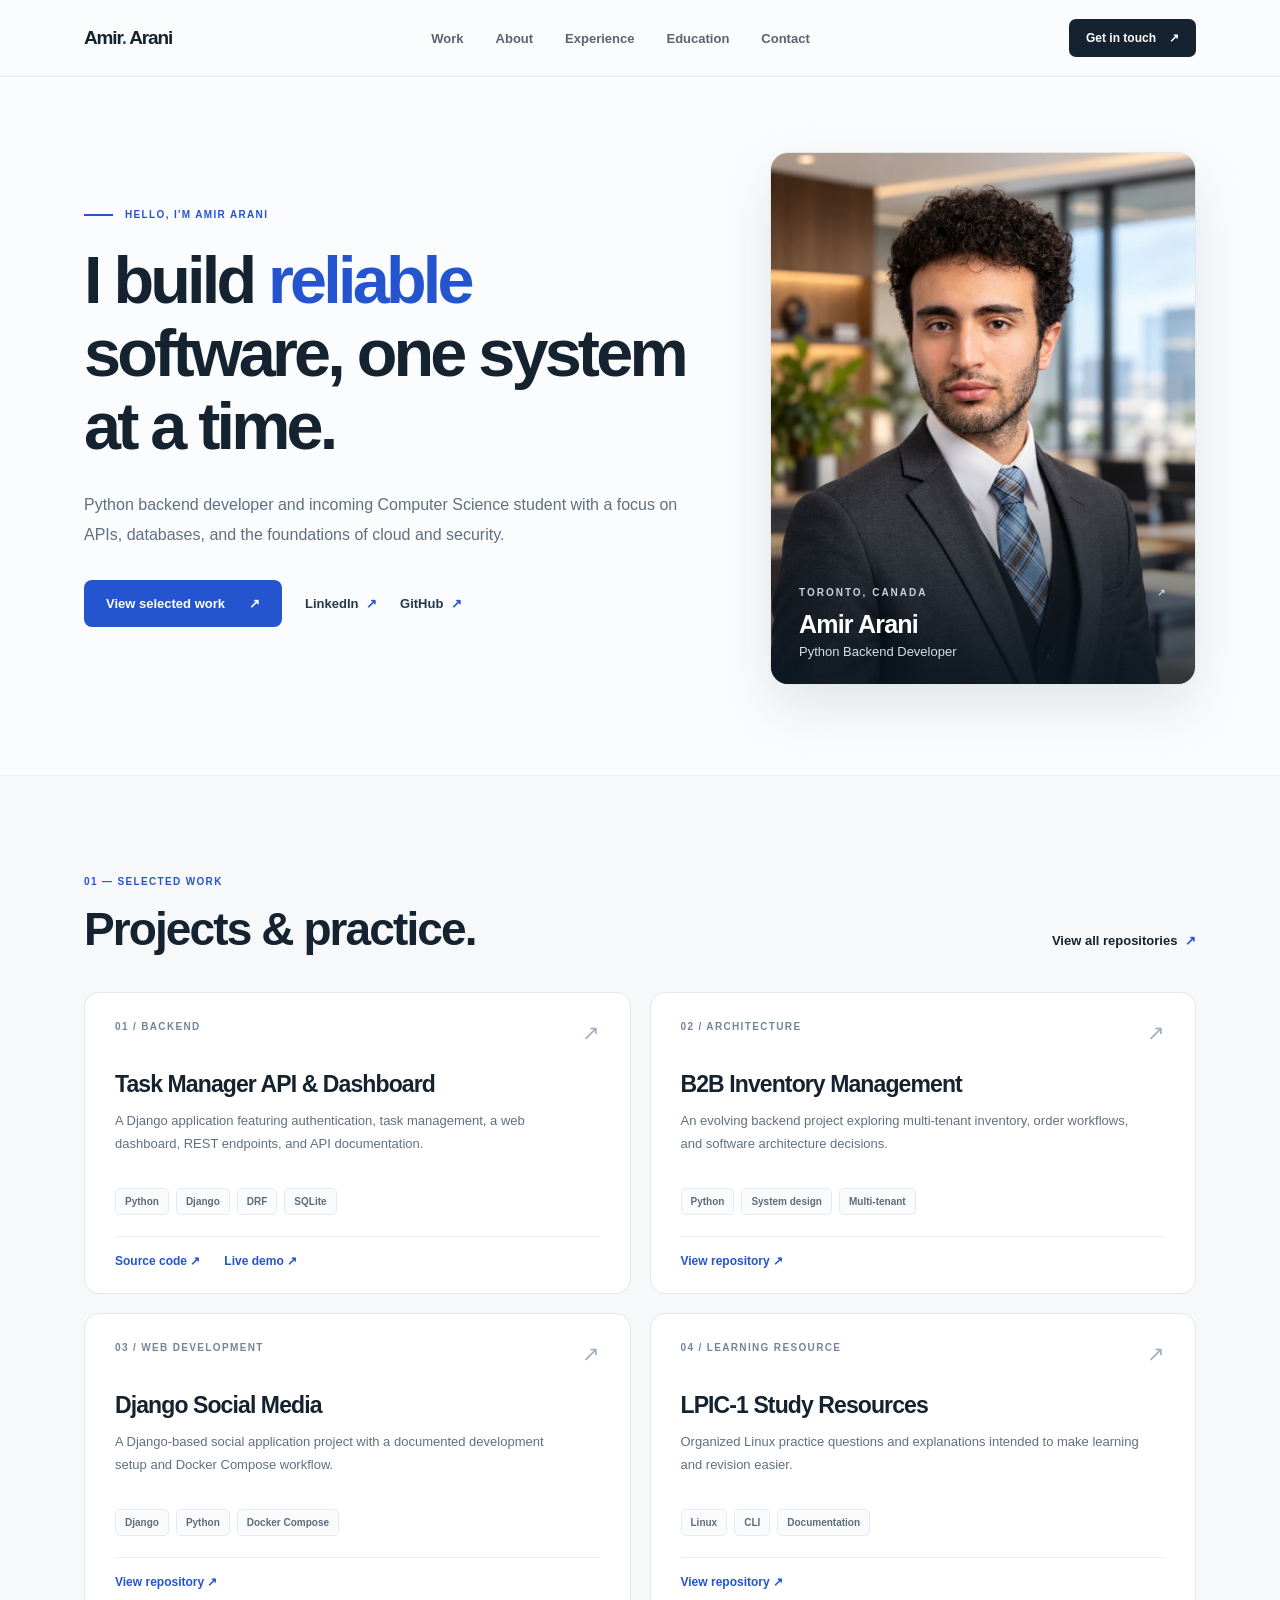
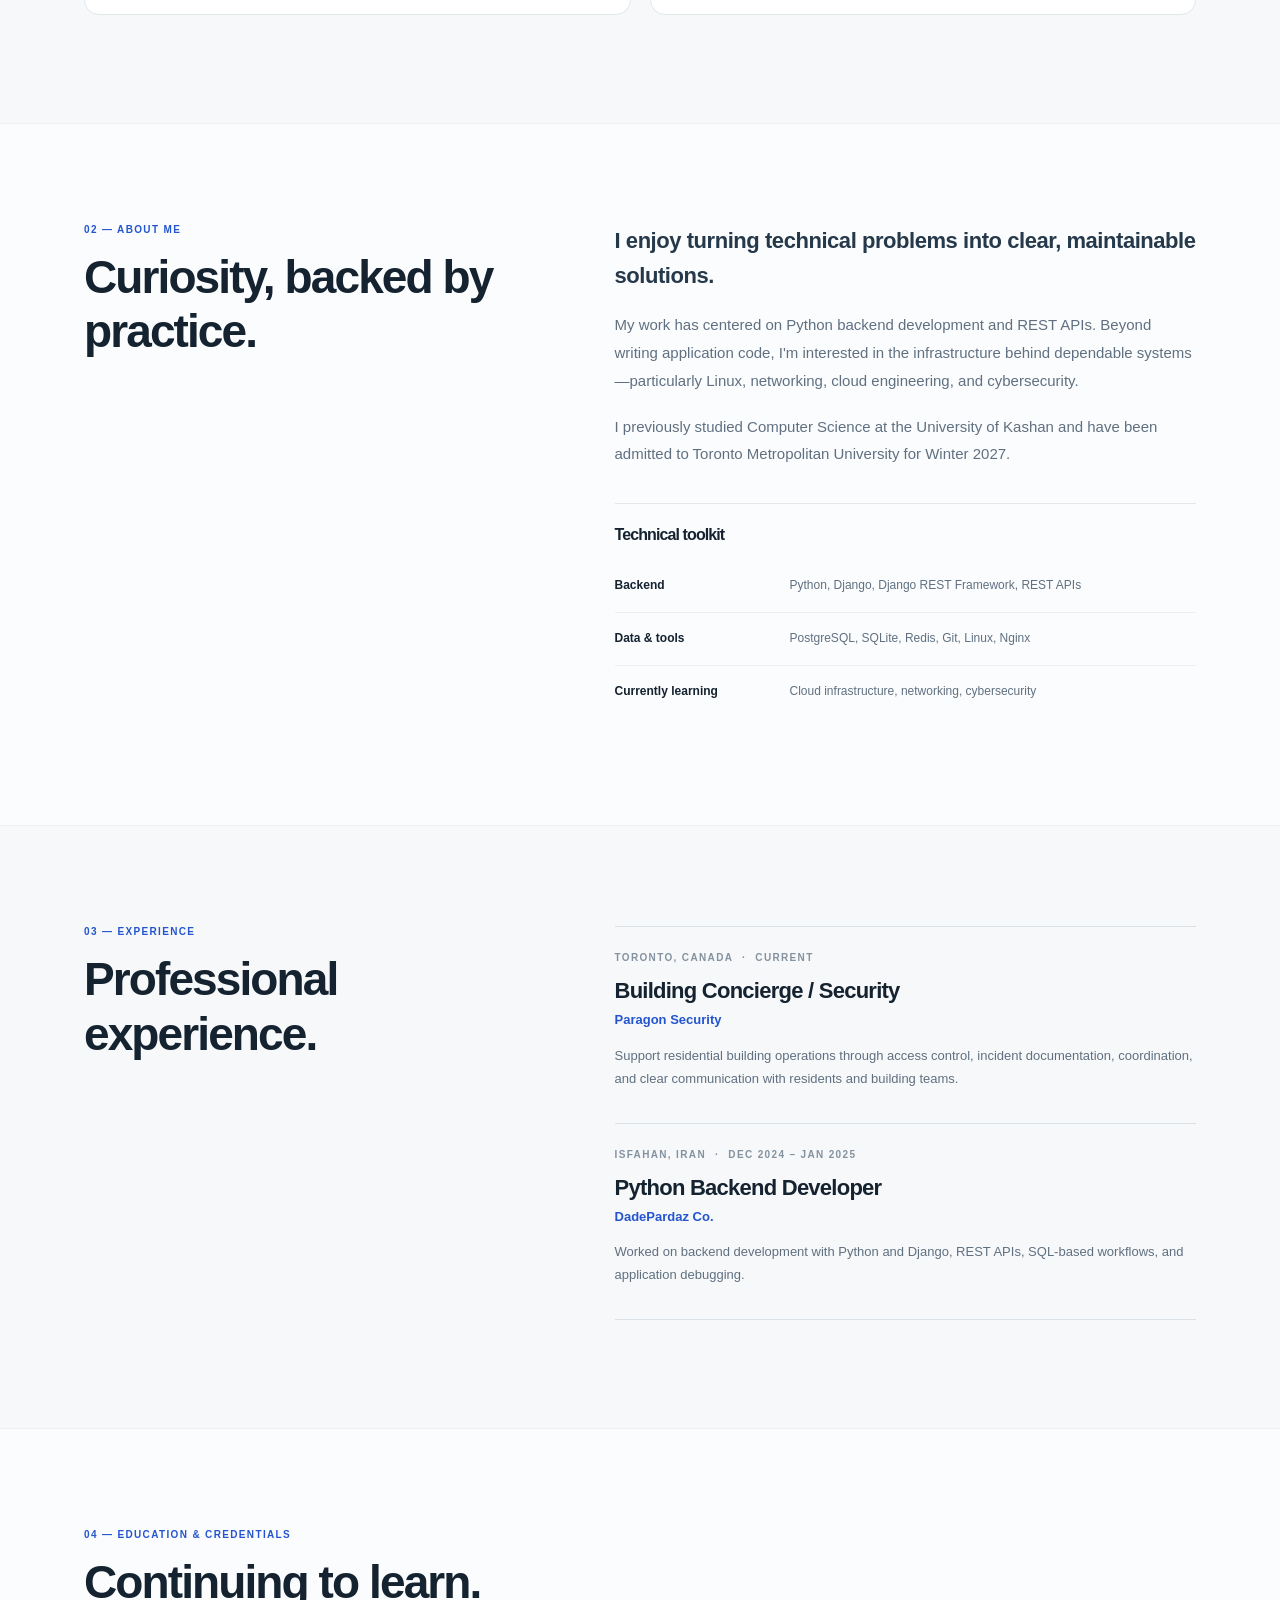
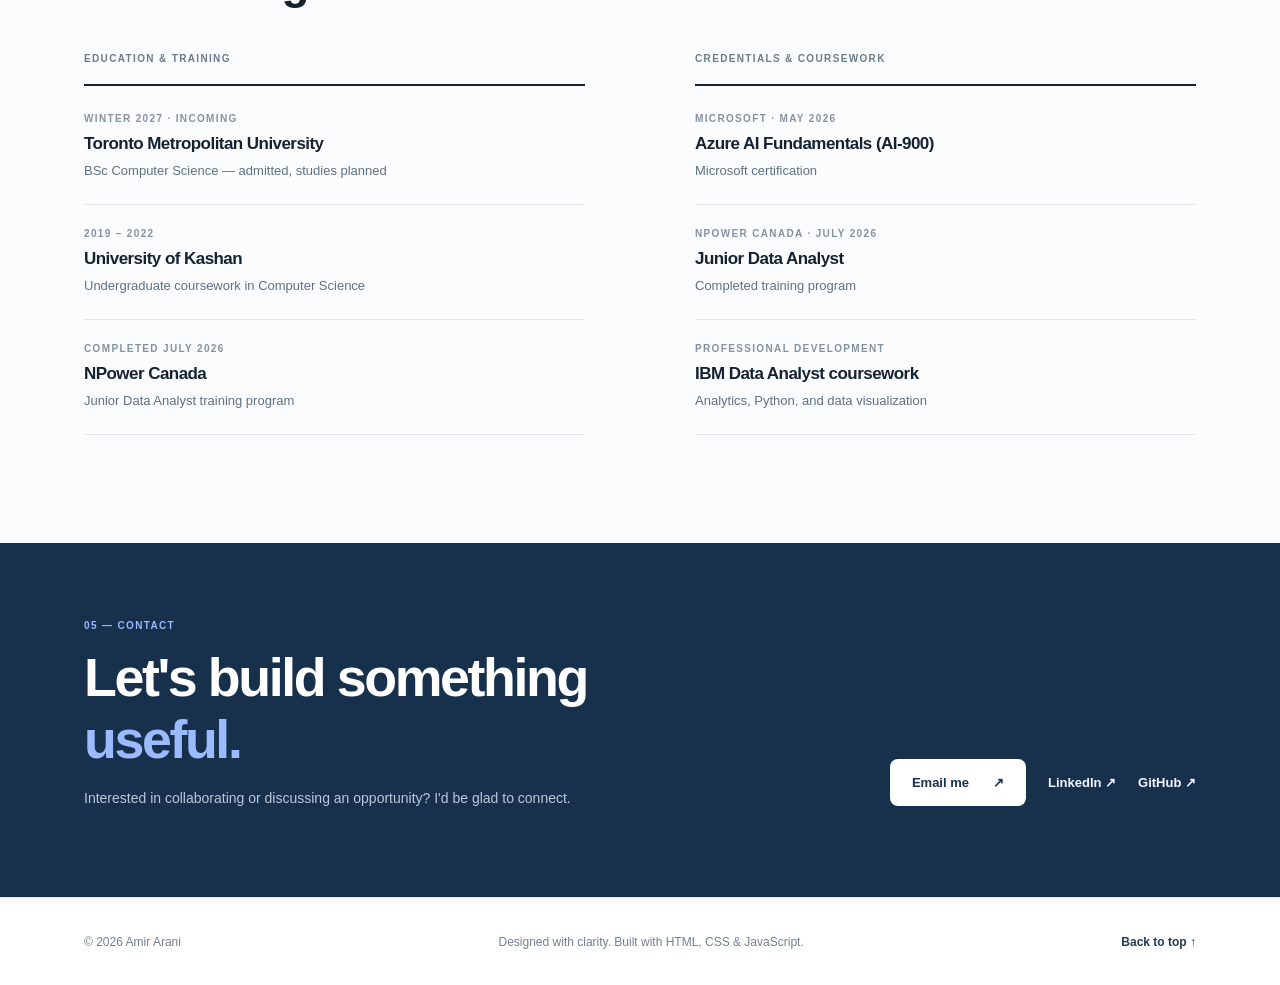
==== commit 34c7e197: "favicon added" ====
--- a/index.html
+++ b/index.html
@@ -10,10 +10,15 @@
   <meta property="og:description" content="Backend development, thoughtful software, and an interest in cloud infrastructure and cybersecurity.">
   <meta property="og:url" content="https://amirdev1883.github.io/">
   <meta property="og:image" content="https://amirdev1883.github.io/assets/og-card.png">
-  <meta property="og:image:alt" content="Amir Arani — Python Backend Developer portfolio">
+  <meta property="og:image:alt" content="Amir Arani — Python Backend Developer profile and portfolio">
+  <meta name="twitter:card" content="summary_large_image">
   <meta name="color-scheme" content="light">
   <title>Amir Arani — Python Backend Developer</title>
-  <link rel="icon" type="image/svg+xml" href="assets/favicon.svg">
+  <link rel="icon" type="image/png" sizes="64x64" href="assets/favicon.png">
+  <link rel="icon" href="assets/favicon.ico" sizes="any">
+  <link rel="apple-touch-icon" sizes="180x180" href="assets/apple-touch-icon.png">
+  <link rel="manifest" href="site.webmanifest">
+  <link rel="preload" href="assets/amir-portrait.webp" as="image" type="image/webp" fetchpriority="high">
   <link rel="stylesheet" href="style.css">
   <script type="application/ld+json">
     {"@context":"https://schema.org","@type":"Person","name":"Amir Arani","url":"https://amirdev1883.github.io/","email":"mailto:amirdev1883@gmail.com","sameAs":["https://github.com/amirdev1883","https://www.linkedin.com/in/amiraranii/"],"knowsAbout":["Python","Django","REST APIs","Cloud Engineering","Cybersecurity","Linux"]}
@@ -51,15 +56,17 @@
           <a class="text-action" href="https://github.com/amirdev1883" target="_blank" rel="noopener noreferrer">GitHub <span aria-hidden="true">↗</span></a>
         </div>
       </div>
-      <aside class="hero-aside" aria-label="Profile at a glance">
-        <div class="aside-top"><span>AT A GLANCE</span><span class="aside-star" aria-hidden="true">✳</span></div>
-        <div class="aside-monogram" aria-hidden="true">AA<span>.</span></div>
-        <dl class="quick-facts">
-          <div><dt>Based in</dt><dd>Toronto, Canada</dd></div>
-          <div><dt>Primary focus</dt><dd>Backend development</dd></div>
-          <div><dt>Next chapter</dt><dd>TMU · Winter 2027</dd></div>
-        </dl>
-      </aside>
+      <figure class="hero-photo">
+        <picture>
+          <source srcset="assets/amir-portrait.webp" type="image/webp">
+          <img src="assets/amir-portrait.jpg" alt="Professional portrait of Amir Arani wearing a charcoal suit and blue tie" width="900" height="1125" fetchpriority="high" decoding="async">
+        </picture>
+        <figcaption class="portrait-caption">
+          <span class="portrait-caption-label">TORONTO, CANADA <span aria-hidden="true">↗</span></span>
+          <strong>Amir Arani</strong>
+          <span>Python Backend Developer</span>
+        </figcaption>
+      </figure>
     </section>
 
     <section class="section section-muted" id="work" aria-labelledby="work-title">
--- a/style.css
+++ b/style.css
@@ -37,15 +37,15 @@
 .menu-toggle span { display: block; width: 21px; height: 2px; background: var(--ink); margin: 4px auto; border-radius: 2px; }
 
 /* Hero */
-.hero { min-height: 612px; padding-block: 101px 112px; display: grid; grid-template-columns: minmax(0, 1.65fr) minmax(285px, .85fr); align-items: center; gap: clamp(50px, 6.8vw, 110px); }
+.hero { min-height: 662px; padding-block: 75px 90px; display: grid; grid-template-columns: minmax(0, 1.46fr) minmax(315px, 1fr); align-items: center; gap: clamp(38px, 5vw, 78px); }
 .eyebrow, .section-label, .aside-top, .card-number, .column-label, .entry-date, .item-meta { letter-spacing: 1.35px; font-weight: 750; font-size: 10px; }
 .eyebrow { display: flex; gap: 12px; align-items: center; color: var(--blue); }
 .eyebrow-line { width: 29px; height: 2px; background: var(--blue); }
 h1, h2, h3, h4, p { margin-top: 0; }
 h1, h2, h3, h4 { letter-spacing: -.9px; }
-.hero h1 { font-size: clamp(51px, 5.3vw, 76px); line-height: 1.095; letter-spacing: -3.8px; font-weight: 750; max-width: 750px; margin: 24px 0 27px; }
+.hero h1 { font-size: clamp(48px, 5.2vw, 69px); line-height: 1.095; letter-spacing: -3.8px; font-weight: 750; max-width: 750px; margin: 24px 0 27px; }
 .hero h1 em, .contact-inner h2 em { font-style: normal; color: var(--blue); }
-.hero-description { max-width: 610px; font-size: 17px; line-height: 1.85; color: var(--muted); margin-bottom: 31px; }
+.hero-description { max-width: 595px; font-size: 16px; line-height: 1.85; color: var(--muted); margin-bottom: 31px; }
 .hero-actions { display: flex; align-items: center; flex-wrap: wrap; gap: 23px; }
 .button { display: inline-flex; align-items: center; justify-content: center; gap: 24px; padding: 16px 22px; border-radius: 8px; font-size: 13px; font-weight: 700; transition: transform .18s, background .18s; }
 .button:hover { transform: translateY(-2px); }
@@ -55,15 +55,16 @@
 .text-action { color: #26394b; }
 .text-action span, .inline-link span { color: var(--blue); margin-left: 4px; }
 .text-action:hover, .inline-link:hover { color: var(--blue); }
-.hero-aside { background: #f2f5f8; border: 1px solid #e4eaf0; min-height: 357px; border-radius: 13px; padding: 24px 28px 21px; overflow: hidden; position: relative; }
-.aside-top { display: flex; justify-content: space-between; color: #7a8a9b; align-items: center; }
-.aside-star { font-size: 26px; color: var(--blue); line-height: 1; }
-.aside-monogram { font-size: clamp(110px, 11vw, 150px); line-height: 1.15; font-weight: 800; letter-spacing: -15px; color: #dae3ed; user-select: none; padding-top: 2px; white-space: nowrap; }
-.aside-monogram span { color: #b1c9f5; }
-.quick-facts { margin: 2px 0 0; border-top: 1px solid #d9e1e8; }
-.quick-facts div { display: flex; justify-content: space-between; gap: 17px; padding: 13px 0; border-bottom: 1px solid #d9e1e8; font-size: 11px; }
-.quick-facts dt { color: #798898; }
-.quick-facts dd { margin: 0; text-align: right; color: #21394b; font-weight: 750; }
+
+/* Portrait: quiet, polished, and fast-loading. */
+.hero-photo { position: relative; isolation: isolate; overflow: hidden; border-radius: 18px; background: #e8e9eb; border: 1px solid #e2e7ea; width: 100%; max-width: 434px; margin: 0; aspect-ratio: 4 / 5; box-shadow: 0 22px 56px rgba(19, 45, 66, .11); }
+.hero-photo picture, .hero-photo img { display: block; width: 100%; height: 100%; }
+.hero-photo img { object-fit: cover; object-position: center 31%; }
+.hero-photo::after { content: ""; position: absolute; inset: 55% 0 0; background: linear-gradient(0deg, rgba(11, 23, 34, .83), rgba(11, 23, 34, 0)); pointer-events: none; }
+.portrait-caption { display: flex; flex-direction: column; position: absolute; z-index: 1; left: 28px; right: 28px; bottom: 25px; color: #fff; }
+.portrait-caption-label { display: flex; justify-content: space-between; font-size: 10px; font-weight: 750; letter-spacing: 2px; color: #c4d2e2; margin-bottom: 10px; }
+.portrait-caption strong { font-size: 25px; letter-spacing: -.8px; line-height: 1.3; font-weight: 750; }
+.portrait-caption > span:last-child { font-size: 13px; color: #d5e0eb; margin-top: 3px; }
 
 /* Global section patterns */
 .section { padding-block: 100px 108px; background: var(--page); }
@@ -137,12 +138,9 @@
 
 @media (max-width: 980px) {
   .container { width: min(100% - 50px, 860px); }
-  .hero { grid-template-columns: minmax(0, 1.3fr) minmax(220px, .75fr); gap: 35px; }
+  .hero { grid-template-columns: minmax(0, 1.25fr) minmax(240px, .8fr); gap: 35px; }
   .hero h1 { font-size: clamp(47px, 6vw, 67px); letter-spacing: -2.8px; }
-  .hero-aside { padding: 22px; }
-  .aside-monogram { font-size: 100px; }
-  .quick-facts div { flex-direction: column; gap: 4px; }
-  .quick-facts dd { text-align: left; }
+  .hero-photo { max-width: 410px; }
   .contact-inner { align-items: start; flex-direction: column; gap: 35px; }
 }
 @media (max-width: 760px) {
@@ -153,13 +151,9 @@
   .site-nav a { padding: 13px 0; font-size: 15px; }
   .header-cta { margin-left: auto; padding: 11px 14px; }
   .menu-toggle { display: block; }
-  .hero { padding-block: 80px 85px; min-height: unset; grid-template-columns: minmax(0, 1fr); gap: 48px; }
+  .hero { padding-block: 72px 82px; min-height: unset; grid-template-columns: minmax(0, 1fr); gap: 44px; }
   .hero h1 { max-width: 640px; font-size: clamp(47px, 8.5vw, 65px); letter-spacing: -2.6px; }
-  .hero-aside { min-height: 220px; }
-  .aside-monogram { position: absolute; right: 20px; top: 18px; opacity: .45; font-size: 135px; }
-  .quick-facts { max-width: 340px; margin-top: 47px; position: relative; }
-  .quick-facts div { flex-direction: row; }
-  .quick-facts dd { text-align: right; }
+  .hero-photo { width: min(100%, 440px); aspect-ratio: 5 / 5.2; justify-self: center; }
   .section { padding-block: 74px 82px; }
   .about-layout, .split-layout { grid-template-columns: 1fr; gap: 36px; }
   .project-card { min-height: 310px; padding: 26px 23px; }
@@ -176,9 +170,8 @@
   .hero-description { font-size: 15px; line-height: 1.75; margin-bottom: 26px; }
   .hero-actions { gap: 16px 22px; }
   .button { padding: 14px 17px; gap: 13px; }
-  .hero-aside { padding: 20px; min-height: 215px; }
-  .aside-monogram { font-size: 125px; }
-  .quick-facts { max-width: none; }
+  .hero-photo { width: min(100%, 380px); aspect-ratio: 5 / 5.7; }
+  .portrait-caption { left: 20px; right: 20px; bottom: 20px; }
   .section-heading { align-items: start; flex-direction: column; gap: 17px; }
   .section-heading h2, .section-aside h2 { font-size: 35px; letter-spacing: -1.45px; }
   .project-grid, .education-grid { grid-template-columns: 1fr; }
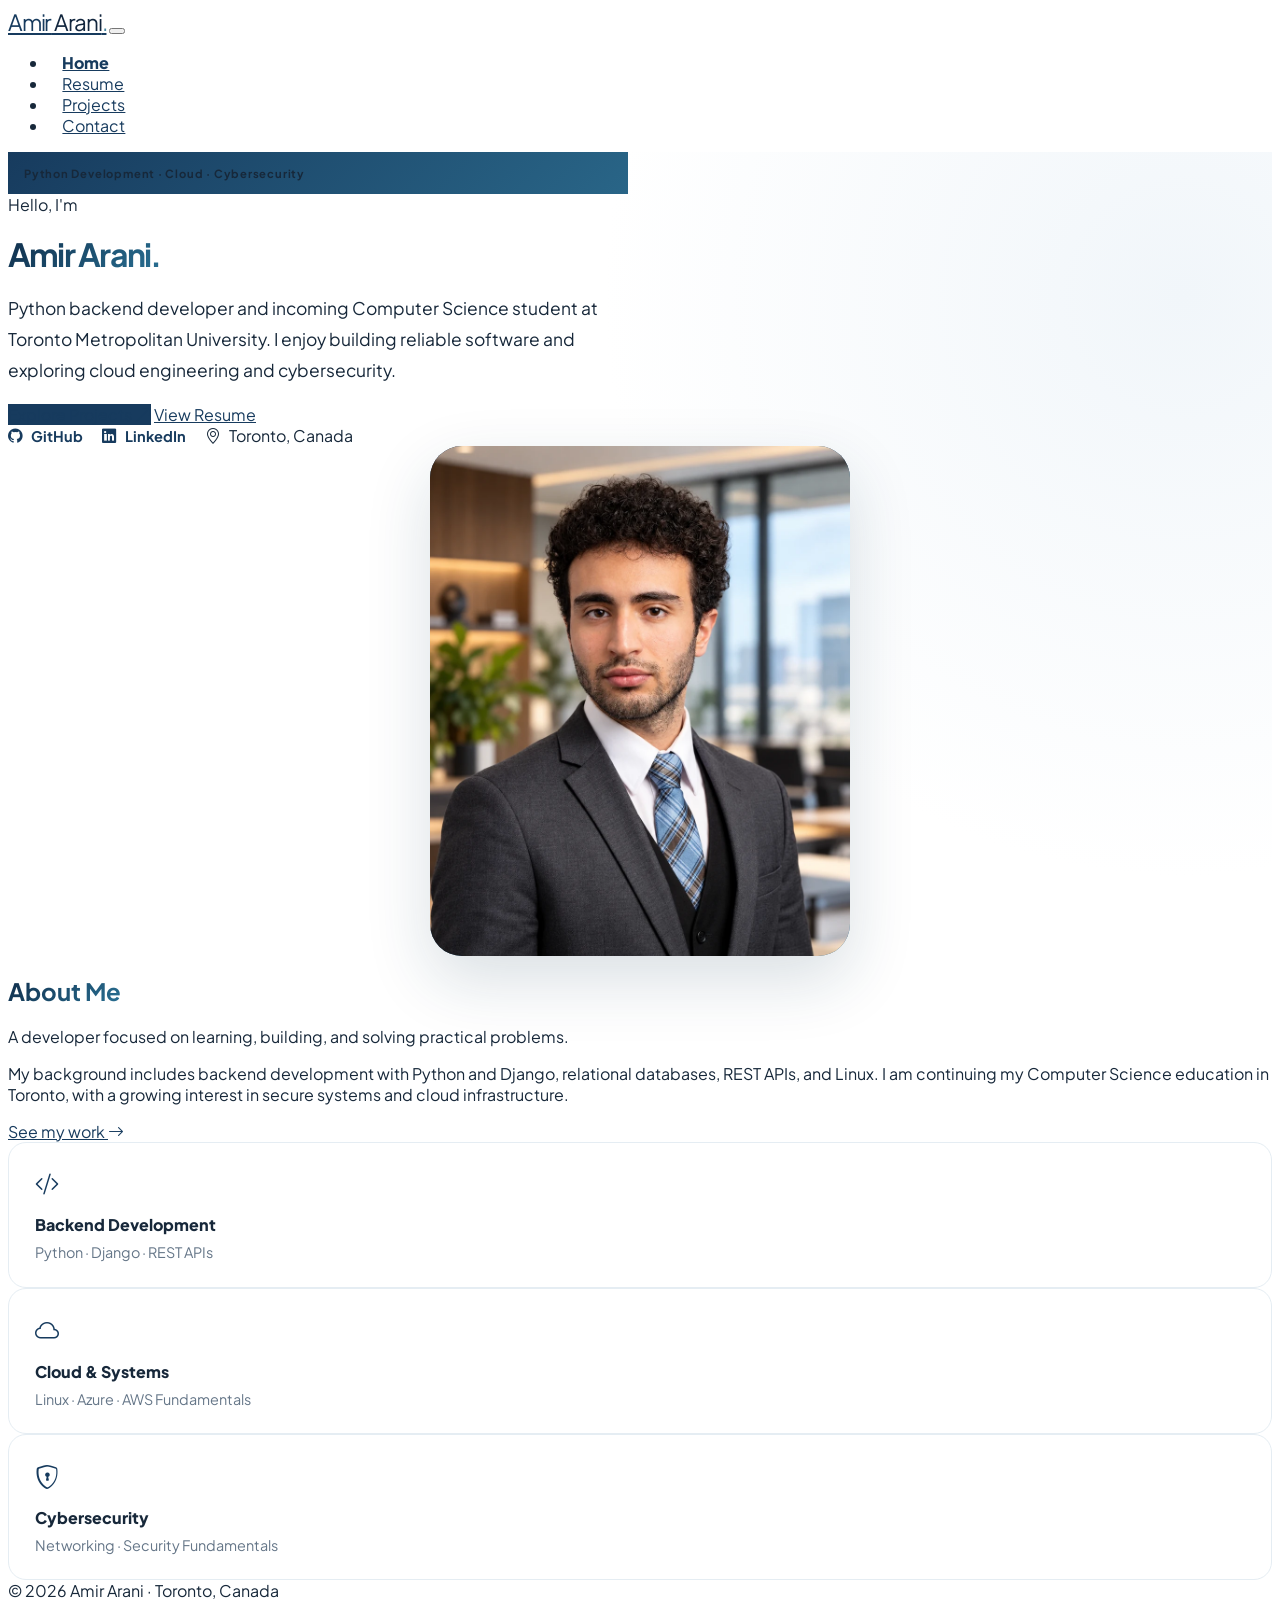
==== commit af8577fe: "Switch to Start Bootstrap Personal portfolio template" ====
--- a/index.html
+++ b/index.html
@@ -2,162 +2,75 @@
 <html lang="en">
 <head>
   <meta charset="utf-8">
-  <meta name="viewport" content="width=device-width, initial-scale=1">
-  <meta name="theme-color" content="#fbfcfd">
-  <meta name="description" content="Amir Arani is a Toronto-based Python backend developer and incoming Computer Science student at Toronto Metropolitan University. Explore selected projects, experience, and skills.">
-  <meta property="og:type" content="website">
-  <meta property="og:title" content="Amir Arani — Python Backend Developer">
-  <meta property="og:description" content="Backend development, thoughtful software, and an interest in cloud infrastructure and cybersecurity.">
-  <meta property="og:url" content="https://amirdev1883.github.io/">
-  <meta property="og:image" content="https://amirdev1883.github.io/assets/og-card.png">
-  <meta property="og:image:alt" content="Amir Arani — Python Backend Developer profile and portfolio">
+  <meta name="viewport" content="width=device-width,initial-scale=1">
+  <meta name="theme-color" content="#102a43">
+  <meta name="description" content="Amir Arani is a Toronto-based Python backend developer and incoming Computer Science student interested in cloud engineering and cybersecurity.">
+  <meta name="author" content="Amir Arani">
+  <meta property="og:type" content="website"><meta property="og:site_name" content="Amir Arani">
+  <meta property="og:title" content="Amir Arani | Python Developer &amp; Computer Science"><meta property="og:description" content="Amir Arani is a Toronto-based Python backend developer and incoming Computer Science student interested in cloud engineering and cybersecurity.">
+  <meta property="og:image" content="https://amirdev1883.github.io/assets/og-card.png"><meta property="og:url" content="https://amirdev1883.github.io/index.html">
   <meta name="twitter:card" content="summary_large_image">
-  <meta name="color-scheme" content="light">
-  <title>Amir Arani — Python Backend Developer</title>
-  <link rel="icon" type="image/png" sizes="64x64" href="assets/favicon.png">
-  <link rel="icon" href="assets/favicon.ico" sizes="any">
-  <link rel="apple-touch-icon" sizes="180x180" href="assets/apple-touch-icon.png">
-  <link rel="manifest" href="site.webmanifest">
-  <link rel="preload" href="assets/amir-portrait.webp" as="image" type="image/webp" fetchpriority="high">
-  <link rel="stylesheet" href="style.css">
-  <script type="application/ld+json">
-    {"@context":"https://schema.org","@type":"Person","name":"Amir Arani","url":"https://amirdev1883.github.io/","email":"mailto:amirdev1883@gmail.com","sameAs":["https://github.com/amirdev1883","https://www.linkedin.com/in/amiraranii/"],"knowsAbout":["Python","Django","REST APIs","Cloud Engineering","Cybersecurity","Linux"]}
-  </script>
+  <link rel="canonical" href="https://amirdev1883.github.io/">
+  <title>Amir Arani | Python Developer &amp; Computer Science</title>
+  <link rel="icon" type="image/x-icon" href="assets/favicon.ico">
+  <link rel="icon" type="image/png" sizes="32x32" href="assets/favicon.png">
+  <link rel="apple-touch-icon" href="assets/apple-touch-icon.png">
+  <link rel="preconnect" href="https://fonts.googleapis.com"><link rel="preconnect" href="https://fonts.gstatic.com" crossorigin>
+  <link href="https://fonts.googleapis.com/css2?family=Plus+Jakarta+Sans:wght@400;500;600;700;800&display=swap" rel="stylesheet">
+  <link href="https://cdn.jsdelivr.net/npm/bootstrap-icons@1.11.3/font/bootstrap-icons.min.css" rel="stylesheet">
+  <!-- Start Bootstrap Personal's actual stylesheet, unmodified. -->
+  <link rel="stylesheet" href="https://startbootstrap.github.io/startbootstrap-personal/css/styles.css">
+  <!-- Minimal local overrides and offline-safe essentials. -->
+  <link rel="stylesheet" href="css/brand.css">
+  <script type="application/ld+json">{"@context": "https://schema.org", "@type": "Person", "name": "Amir Arani", "url": "https://amirdev1883.github.io/", "image": "https://amirdev1883.github.io/assets/amir-hero.jpg", "sameAs": ["https://github.com/amirdev1883", "https://www.linkedin.com/in/amiraranii/"], "knowsAbout": ["Python", "Django", "REST APIs", "Linux", "Cloud Computing", "Cybersecurity"], "alumniOf": {"@type": "CollegeOrUniversity", "name": "University of Kashan"}}</script>
 </head>
-<body>
-  <a class="skip-link" href="#main">Skip to content</a>
+<body class="d-flex flex-column h-100">
+ <a class="skip-link" href="#main">Skip to content</a>
+ <main id="main" class="flex-shrink-0">
+  <!-- Adapted from Start Bootstrap - Personal (MIT) -->
+  <nav class="navbar navbar-expand-lg navbar-light bg-white py-3" aria-label="Main navigation">
+   <div class="container px-4 px-lg-5">
+    <a class="navbar-brand" href="index.html"><span class="fw-bolder text-primary">Amir<span class="brand-last"> Arani</span><span class="brand-point">.</span></span></a>
+    <button class="navbar-toggler" type="button" data-bs-toggle="collapse" data-bs-target="#navbarSupportedContent" aria-controls="navbarSupportedContent" aria-expanded="false" aria-label="Toggle navigation"><span class="navbar-toggler-icon"></span></button>
+    <div class="collapse navbar-collapse" id="navbarSupportedContent"><ul class="navbar-nav ms-auto mb-2 mb-lg-0 small fw-bolder"><li class="nav-item"><a class="nav-link active" aria-current="page" href="index.html">Home</a></li><li class="nav-item"><a class="nav-link "  href="resume.html">Resume</a></li><li class="nav-item"><a class="nav-link "  href="projects.html">Projects</a></li><li class="nav-item"><a class="nav-link "  href="contact.html">Contact</a></li></ul></div>
+   </div>
+  </nav>
+  
+<header class="py-5 hero-wrap">
+ <div class="container px-4 px-lg-5 pb-4"><div class="row gx-5 align-items-center">
+  <div class="col-lg-6 col-xxl-6 order-2 order-lg-1">
+   <div class="text-center text-lg-start hero-copy">
+    <div class="badge bg-gradient-primary-to-secondary text-white mb-4"><div class="text-uppercase">Python Development · Cloud · Cybersecurity</div></div>
+    <div class="fs-4 fw-light text-muted mb-2">Hello, I'm</div>
+    <h1 class="display-3 fw-bolder mb-3"><span class="text-gradient d-inline">Amir Arani.</span></h1>
+    <p class="lead text-muted mb-4 hero-lead">Python backend developer and incoming Computer Science student at Toronto Metropolitan University. I enjoy building reliable software and exploring cloud engineering and cybersecurity.</p>
+    <div class="d-flex flex-wrap gap-3 justify-content-center justify-content-lg-start mb-3">
+     <a class="btn btn-primary btn-lg px-4 py-3 fw-bolder" href="projects.html">Explore Projects <i class="bi bi-arrow-up-right ms-1" aria-hidden="true"></i></a>
+     <a class="btn btn-outline-dark btn-lg px-4 py-3 fw-bolder" href="resume.html">View Resume</a>
+    </div>
+    <div class="hero-socials mt-4"><a href="https://github.com/amirdev1883" target="_blank" rel="noopener noreferrer"><i class="bi bi-github" aria-hidden="true"></i> GitHub</a><a href="https://www.linkedin.com/in/amiraranii/" target="_blank" rel="noopener noreferrer"><i class="bi bi-linkedin" aria-hidden="true"></i> LinkedIn</a><span class="text-muted small"><i class="bi bi-geo-alt" aria-hidden="true"></i> Toronto, Canada</span></div>
+   </div>
+  </div>
+  <div class="col-lg-6 col-xxl-6 order-1 order-lg-2 mb-5 mb-lg-0">
+   <div class="d-flex justify-content-center justify-content-lg-end"><div class="profile bg-gradient-primary-to-secondary">
+    <picture><source srcset="assets/amir-hero.webp" type="image/webp"><img class="profile-img" src="assets/amir-hero.jpg" alt="Professional portrait of Amir Arani" width="540" height="680" fetchpriority="high"></picture>
+   </div></div>
+  </div>
+ </div></div>
+</header>
+<section class="bg-light py-5" aria-labelledby="about-heading"><div class="container px-4 px-lg-5"><div class="row gx-5 justify-content-center"><div class="col-lg-10 col-xl-8">
+ <div class="text-center my-4"><h2 class="display-5 fw-bolder" id="about-heading"><span class="text-gradient d-inline">About Me</span></h2>
+ <p class="lead fw-light mb-3">A developer focused on learning, building, and solving practical problems.</p>
+ <p class="text-muted mb-4">My background includes backend development with Python and Django, relational databases, REST APIs, and Linux. I am continuing my Computer Science education in Toronto, with a growing interest in secure systems and cloud infrastructure.</p>
+ <a href="projects.html" class="text-decoration-none fw-bolder">See my work <i class="bi bi-arrow-right" aria-hidden="true"></i></a>
+ </div></div></div></div></section>
+<section class="py-5"><div class="container px-4 px-lg-5"><div class="row g-4 align-items-stretch"><div class="col-md-4"><div class="quick-stat h-100"><i class="bi bi-code-slash" aria-hidden="true"></i><h3>Backend Development</h3><p>Python · Django · REST APIs</p></div></div><div class="col-md-4"><div class="quick-stat h-100"><i class="bi bi-cloud" aria-hidden="true"></i><h3>Cloud &amp; Systems</h3><p>Linux · Azure · AWS Fundamentals</p></div></div><div class="col-md-4"><div class="quick-stat h-100"><i class="bi bi-shield-lock" aria-hidden="true"></i><h3>Cybersecurity</h3><p>Networking · Security Fundamentals</p></div></div></div></div></section>
 
-  <header class="site-header" id="top">
-    <div class="container nav-wrap">
-      <a class="wordmark" href="#top" aria-label="Amir Arani — Home">Amir<span class="wordmark-dot">.</span> Arani</a>
-      <nav class="site-nav" id="siteNav" aria-label="Main navigation">
-        <a href="#work">Work</a>
-        <a href="#about">About</a>
-        <a href="#experience">Experience</a>
-        <a href="#education">Education</a>
-        <a href="#contact">Contact</a>
-      </nav>
-      <a class="header-cta" href="mailto:amirdev1883@gmail.com?subject=Hello%20Amir">Get in touch <span aria-hidden="true">↗</span></a>
-      <button class="menu-toggle" id="menuToggle" type="button" aria-controls="siteNav" aria-expanded="false" aria-label="Open navigation menu">
-        <span></span><span></span><span></span>
-      </button>
-    </div>
-  </header>
-
-  <main id="main">
-    <section class="hero container" aria-labelledby="hero-title">
-      <div class="hero-main">
-        <div class="eyebrow"><span class="eyebrow-line"></span> HELLO, I'M AMIR ARANI</div>
-        <h1 id="hero-title">I build <em>reliable</em> software, one system at a time.</h1>
-        <p class="hero-description">Python backend developer and incoming Computer Science student with a focus on APIs, databases, and the foundations of cloud and security.</p>
-        <div class="hero-actions">
-          <a class="button button-primary" href="#work">View selected work <span aria-hidden="true">↗</span></a>
-          <a class="text-action" href="https://www.linkedin.com/in/amiraranii/" target="_blank" rel="noopener noreferrer">LinkedIn <span aria-hidden="true">↗</span></a>
-          <a class="text-action" href="https://github.com/amirdev1883" target="_blank" rel="noopener noreferrer">GitHub <span aria-hidden="true">↗</span></a>
-        </div>
-      </div>
-      <figure class="hero-photo">
-        <picture>
-          <source srcset="assets/amir-portrait.webp" type="image/webp">
-          <img src="assets/amir-portrait.jpg" alt="Professional portrait of Amir Arani wearing a charcoal suit and blue tie" width="900" height="1125" fetchpriority="high" decoding="async">
-        </picture>
-        <figcaption class="portrait-caption">
-          <span class="portrait-caption-label">TORONTO, CANADA <span aria-hidden="true">↗</span></span>
-          <strong>Amir Arani</strong>
-          <span>Python Backend Developer</span>
-        </figcaption>
-      </figure>
-    </section>
-
-    <section class="section section-muted" id="work" aria-labelledby="work-title">
-      <div class="container">
-        <div class="section-heading">
-          <div><p class="section-label">01 — SELECTED WORK</p><h2 id="work-title">Projects &amp; practice.</h2></div>
-          <a class="inline-link" href="https://github.com/amirdev1883?tab=repositories" target="_blank" rel="noopener noreferrer">View all repositories <span aria-hidden="true">↗</span></a>
-        </div>
-        <div class="project-grid">
-          <article class="project-card">
-            <div class="card-top"><span class="card-number">01 / BACKEND</span><span class="card-symbol" aria-hidden="true">↗</span></div>
-            <div class="card-body"><h3>Task Manager API &amp; Dashboard</h3><p>A Django application featuring authentication, task management, a web dashboard, REST endpoints, and API documentation.</p></div>
-            <div class="tag-list" aria-label="Technologies"><span>Python</span><span>Django</span><span>DRF</span><span>SQLite</span></div>
-            <div class="card-links"><a href="https://github.com/amirdev1883/Django-Internship-Assignment-" target="_blank" rel="noopener noreferrer">Source code ↗</a><a href="https://django-internship-assignment-388g.onrender.com/" target="_blank" rel="noopener noreferrer">Live demo ↗</a></div>
-          </article>
-          <article class="project-card">
-            <div class="card-top"><span class="card-number">02 / ARCHITECTURE</span><span class="card-symbol" aria-hidden="true">↗</span></div>
-            <div class="card-body"><h3>B2B Inventory Management</h3><p>An evolving backend project exploring multi-tenant inventory, order workflows, and software architecture decisions.</p></div>
-            <div class="tag-list" aria-label="Areas"><span>Python</span><span>System design</span><span>Multi-tenant</span></div>
-            <div class="card-links"><a href="https://github.com/amirdev1883/b2b-inventory-management" target="_blank" rel="noopener noreferrer">View repository ↗</a></div>
-          </article>
-          <article class="project-card">
-            <div class="card-top"><span class="card-number">03 / WEB DEVELOPMENT</span><span class="card-symbol" aria-hidden="true">↗</span></div>
-            <div class="card-body"><h3>Django Social Media</h3><p>A Django-based social application project with a documented development setup and Docker Compose workflow.</p></div>
-            <div class="tag-list" aria-label="Technologies"><span>Django</span><span>Python</span><span>Docker Compose</span></div>
-            <div class="card-links"><a href="https://github.com/amirdev1883/djangosocialmedia" target="_blank" rel="noopener noreferrer">View repository ↗</a></div>
-          </article>
-          <article class="project-card">
-            <div class="card-top"><span class="card-number">04 / LEARNING RESOURCE</span><span class="card-symbol" aria-hidden="true">↗</span></div>
-            <div class="card-body"><h3>LPIC-1 Study Resources</h3><p>Organized Linux practice questions and explanations intended to make learning and revision easier.</p></div>
-            <div class="tag-list" aria-label="Topics"><span>Linux</span><span>CLI</span><span>Documentation</span></div>
-            <div class="card-links"><a href="https://github.com/amirdev1883/LPIC1-Mock-Test" target="_blank" rel="noopener noreferrer">View repository ↗</a></div>
-          </article>
-        </div>
-      </div>
-    </section>
-
-    <section class="section" id="about" aria-labelledby="about-title">
-      <div class="container about-layout">
-        <div class="section-aside"><p class="section-label">02 — ABOUT ME</p><h2 id="about-title">Curiosity, backed by practice.</h2></div>
-        <div class="about-content">
-          <p class="about-lead">I enjoy turning technical problems into clear, maintainable solutions.</p>
-          <p>My work has centered on Python backend development and REST APIs. Beyond writing application code, I'm interested in the infrastructure behind dependable systems—particularly Linux, networking, cloud engineering, and cybersecurity.</p>
-          <p>I previously studied Computer Science at the University of Kashan and have been admitted to Toronto Metropolitan University for Winter 2027.</p>
-          <div class="skills-area">
-            <h3>Technical toolkit</h3>
-            <div class="skill-row"><span class="skill-category">Backend</span><span>Python, Django, Django REST Framework, REST APIs</span></div>
-            <div class="skill-row"><span class="skill-category">Data &amp; tools</span><span>PostgreSQL, SQLite, Redis, Git, Linux, Nginx</span></div>
-            <div class="skill-row"><span class="skill-category">Currently learning</span><span>Cloud infrastructure, networking, cybersecurity</span></div>
-          </div>
-        </div>
-      </div>
-    </section>
-
-    <section class="section section-muted" id="experience" aria-labelledby="experience-title">
-      <div class="container split-layout">
-        <div class="section-aside"><p class="section-label">03 — EXPERIENCE</p><h2 id="experience-title">Professional experience.</h2></div>
-        <div class="stacked-list">
-          <article class="list-item"><div class="item-meta">TORONTO, CANADA <span>·</span> CURRENT</div><h3>Building Concierge / Security</h3><p class="item-organization">Paragon Security</p><p>Support residential building operations through access control, incident documentation, coordination, and clear communication with residents and building teams.</p></article>
-          <article class="list-item"><div class="item-meta">ISFAHAN, IRAN <span>·</span> DEC 2024 – JAN 2025</div><h3>Python Backend Developer</h3><p class="item-organization">DadePardaz Co.</p><p>Worked on backend development with Python and Django, REST APIs, SQL-based workflows, and application debugging.</p></article>
-        </div>
-      </div>
-    </section>
-
-    <section class="section" id="education" aria-labelledby="education-title">
-      <div class="container">
-        <div class="section-heading education-heading"><div><p class="section-label">04 — EDUCATION &amp; CREDENTIALS</p><h2 id="education-title">Continuing to learn.</h2></div></div>
-        <div class="education-grid">
-          <div class="education-column"><h3 class="column-label">Education &amp; training</h3>
-            <article class="education-entry"><span class="entry-date">WINTER 2027 · INCOMING</span><h4>Toronto Metropolitan University</h4><p>BSc Computer Science — admitted, studies planned</p></article>
-            <article class="education-entry"><span class="entry-date">2019 – 2022</span><h4>University of Kashan</h4><p>Undergraduate coursework in Computer Science</p></article>
-            <article class="education-entry"><span class="entry-date">COMPLETED JULY 2026</span><h4>NPower Canada</h4><p>Junior Data Analyst training program</p></article>
-          </div>
-          <div class="education-column"><h3 class="column-label">Credentials &amp; coursework</h3>
-            <article class="education-entry"><span class="entry-date">MICROSOFT · MAY 2026</span><h4>Azure AI Fundamentals (AI-900)</h4><p>Microsoft certification</p></article>
-            <article class="education-entry"><span class="entry-date">NPOWER CANADA · JULY 2026</span><h4>Junior Data Analyst</h4><p>Completed training program</p></article>
-            <article class="education-entry"><span class="entry-date">PROFESSIONAL DEVELOPMENT</span><h4>IBM Data Analyst coursework</h4><p>Analytics, Python, and data visualization</p></article>
-          </div>
-        </div>
-      </div>
-    </section>
-
-    <section class="contact-section" id="contact" aria-labelledby="contact-title">
-      <div class="container contact-inner">
-        <div><p class="section-label">05 — CONTACT</p><h2 id="contact-title">Let's build something <em>useful.</em></h2><p>Interested in collaborating or discussing an opportunity? I'd be glad to connect.</p></div>
-        <div class="contact-actions"><a class="button button-light" href="mailto:amirdev1883@gmail.com?subject=Hello%20Amir">Email me <span aria-hidden="true">↗</span></a><a class="contact-text-link" href="https://www.linkedin.com/in/amiraranii/" target="_blank" rel="noopener noreferrer">LinkedIn ↗</a><a class="contact-text-link" href="https://github.com/amirdev1883" target="_blank" rel="noopener noreferrer">GitHub ↗</a></div>
-      </div>
-    </section>
-  </main>
-
-  <footer class="site-footer"><div class="container footer-inner"><span>© <span id="year">2026</span> Amir Arani</span><span>Designed with clarity. Built with HTML, CSS &amp; JavaScript.</span><a href="#top">Back to top ↑</a></div></footer>
-  <script src="script.js" defer></script>
-</body>
-</html>
+ </main>
+ <footer class="bg-white py-4 mt-auto border-top"><div class="container px-4 px-lg-5"><div class="row align-items-center justify-content-between flex-column flex-sm-row gap-2">
+ <div class="col-auto"><div class="small text-muted">© 2026 Amir Arani · Toronto, Canada</div></div>
+ <div class="col-auto"><a class="small text-decoration-none" href="https://github.com/amirdev1883" target="_blank" rel="noopener noreferrer">GitHub</a><span class="mx-2 text-muted">·</span><a class="small text-decoration-none" href="https://www.linkedin.com/in/amiraranii/" target="_blank" rel="noopener noreferrer">LinkedIn</a><span class="mx-2 text-muted">·</span><a class="small text-decoration-none" href="contact.html">Email</a></div>
+ </div></div></footer>
+ <script src="https://cdn.jsdelivr.net/npm/bootstrap@5.2.3/dist/js/bootstrap.bundle.min.js" defer></script>
+ <script src="js/site.js" defer></script>
+</body></html>
--- a/css/brand.css
+++ b/css/brand.css
@@ -0,0 +1,30 @@
+/* Start Bootstrap Personal adaptation. Core upstream theme CSS loads separately.
+   This small override file customizes branding, portraits, project art and responsive spacing. */
+:root{--brand:#173b5e;--brand-2:#2a7093;--ink:#17283a;--soft:#eef4f7;}
+html{scroll-behavior:smooth}body{font-family:'Plus Jakarta Sans',system-ui,-apple-system,Arial,sans-serif;color:var(--ink)}
+a{color:var(--brand)}a:hover{color:var(--brand-2)}
+.text-primary{color:var(--brand)!important}.text-secondary{color:#2d617e!important}
+.btn-primary{background:var(--brand);border-color:var(--brand)}.btn-primary:hover,.btn-primary:focus{background:#0d2b46;border-color:#0d2b46}
+.btn-outline-primary{color:var(--brand);border-color:var(--brand)}.btn-outline-primary:hover{background:var(--brand);border-color:var(--brand)}
+.bg-gradient-primary-to-secondary{background:linear-gradient(135deg,#173b5e 0%,#296587 100%)!important}
+.text-gradient{background:linear-gradient(135deg,#102e4b 0%,#297093 100%);-webkit-background-clip:text;background-clip:text;-webkit-text-fill-color:transparent}
+.brand-last{color:#12263e}.brand-point{color:#4789a3}.navbar-brand{letter-spacing:-.055em;font-size:1.4rem}
+.navbar .nav-link.active{color:#173b5e;font-weight:800}.navbar .nav-link{padding-left:.9rem!important;padding-right:.9rem!important}
+.hero-wrap{background:radial-gradient(circle at 93% 18%,#f1f6fa,transparent 43%)}.hero-copy{max-width:620px}.hero-lead{line-height:1.8;font-size:1.09rem}.hero-copy h1{letter-spacing:-.055em;line-height:1.07}
+.badge{letter-spacing:.07em;font-weight:700;font-size:.7rem;padding:.8rem 1rem;white-space:normal;line-height:1.5}
+/* Replace original template's transparent-background mockup with a proper photographic portrait. */
+.profile{width:min(100%,420px)!important;max-width:420px;height:510px!important;border-radius:32px!important;overflow:hidden;position:relative;box-shadow:0 24px 65px rgba(20,54,80,.16);margin:0 auto;display:block!important}
+.profile picture,.profile .profile-img{display:block;width:100%!important;height:100%!important;position:static!important;transform:none!important;max-width:none!important;max-height:none!important;object-fit:cover;object-position:center 26%}
+.profile .profile-img{border-radius:0!important}
+.hero-socials{display:flex;align-items:center;flex-wrap:wrap;gap:1.2rem}.hero-socials a{text-decoration:none;font-weight:700;font-size:.91rem}
+.hero-socials .bi{margin-right:.3rem}.quick-stat{padding:1.6rem;border:1px solid #e5edf3;background:#fff;border-radius:18px}
+.quick-stat .bi{font-size:1.5rem;color:var(--brand)}.quick-stat h3{font-size:1rem;font-weight:800;margin:1rem 0 .5rem}.quick-stat p{margin:0;color:#657688;font-size:.9rem}
+.project-art{background:linear-gradient(135deg,#e8f0f5,#d5e6f0);width:250px;min-width:250px;min-height:210px}.project-art .bi{color:#31658a;font-size:4.3rem}
+.project-card{transition:transform .2s ease,box-shadow .2s ease}.project-card:hover{transform:translateY(-3px);box-shadow:0 15px 45px rgba(22,47,71,.1)!important}
+.letterspace{letter-spacing:.13em}.skill-badge{background:#eef4f8;color:#234e6c;padding:.6rem .9rem;border-radius:10px;font-size:.9rem;font-weight:700}
+.credential{display:flex;gap:.9rem;align-items:flex-start;background:#f7fafc;border-radius:12px;padding:1rem;height:100%}.credential .bi{font-size:1.35rem}
+.contact-address{overflow-wrap:anywhere}.skip-link{position:absolute;top:-100px;left:12px;padding:12px;background:#fff;z-index:9999}.skip-link:focus{top:12px}
+@media(max-width:991px){.profile{height:420px!important;width:min(100%,360px)!important}.hero-copy{margin:auto}.project-art{width:100%;min-width:0;min-height:130px}.project-art .bi{font-size:3rem}.hero-socials{justify-content:center}}
+@media(max-width:560px){.profile{height:360px!important;width:min(100%,310px)!important;border-radius:22px!important}.hero-copy h1{font-size:3rem}.hero-lead{font-size:1rem}.badge{font-size:.65rem}.btn-lg{font-size:.92rem!important}.hero-socials{gap:.75rem}.hero-wrap{padding-top:1.6rem!important}}
+/* Fallback essentials for file previews when the external upstream theme is unavailable */
+@supports not (display: grid){.row{display:flex;flex-wrap:wrap}}
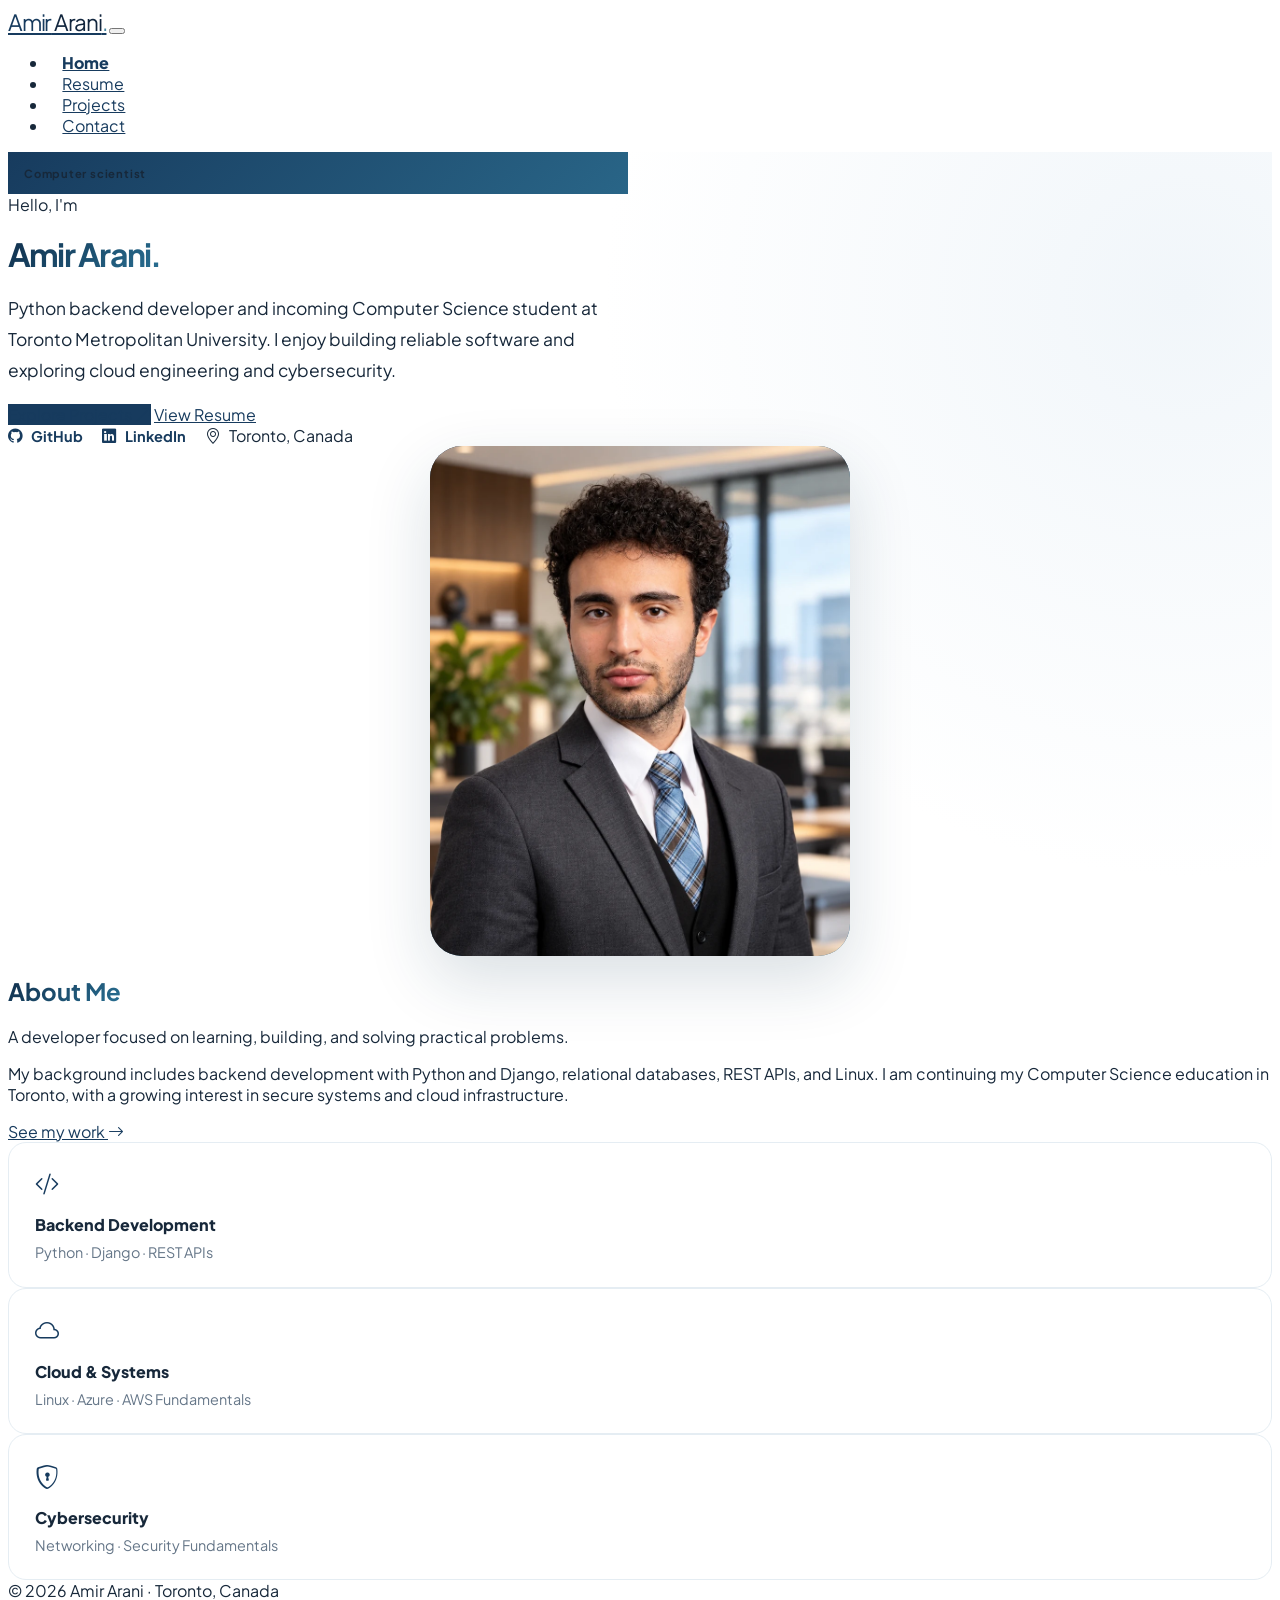
==== commit f44042d7: "Update homepage badge to Computer scientist" ====
--- a/index.html
+++ b/index.html
@@ -40,7 +40,7 @@
  <div class="container px-4 px-lg-5 pb-4"><div class="row gx-5 align-items-center">
   <div class="col-lg-6 col-xxl-6 order-2 order-lg-1">
    <div class="text-center text-lg-start hero-copy">
-    <div class="badge bg-gradient-primary-to-secondary text-white mb-4"><div class="text-uppercase">Python Development · Cloud · Cybersecurity</div></div>
+    <div class="badge bg-gradient-primary-to-secondary text-white mb-4"><div class="text-uppercase">Computer scientist</div></div>
     <div class="fs-4 fw-light text-muted mb-2">Hello, I'm</div>
     <h1 class="display-3 fw-bolder mb-3"><span class="text-gradient d-inline">Amir Arani.</span></h1>
     <p class="lead text-muted mb-4 hero-lead">Python backend developer and incoming Computer Science student at Toronto Metropolitan University. I enjoy building reliable software and exploring cloud engineering and cybersecurity.</p>
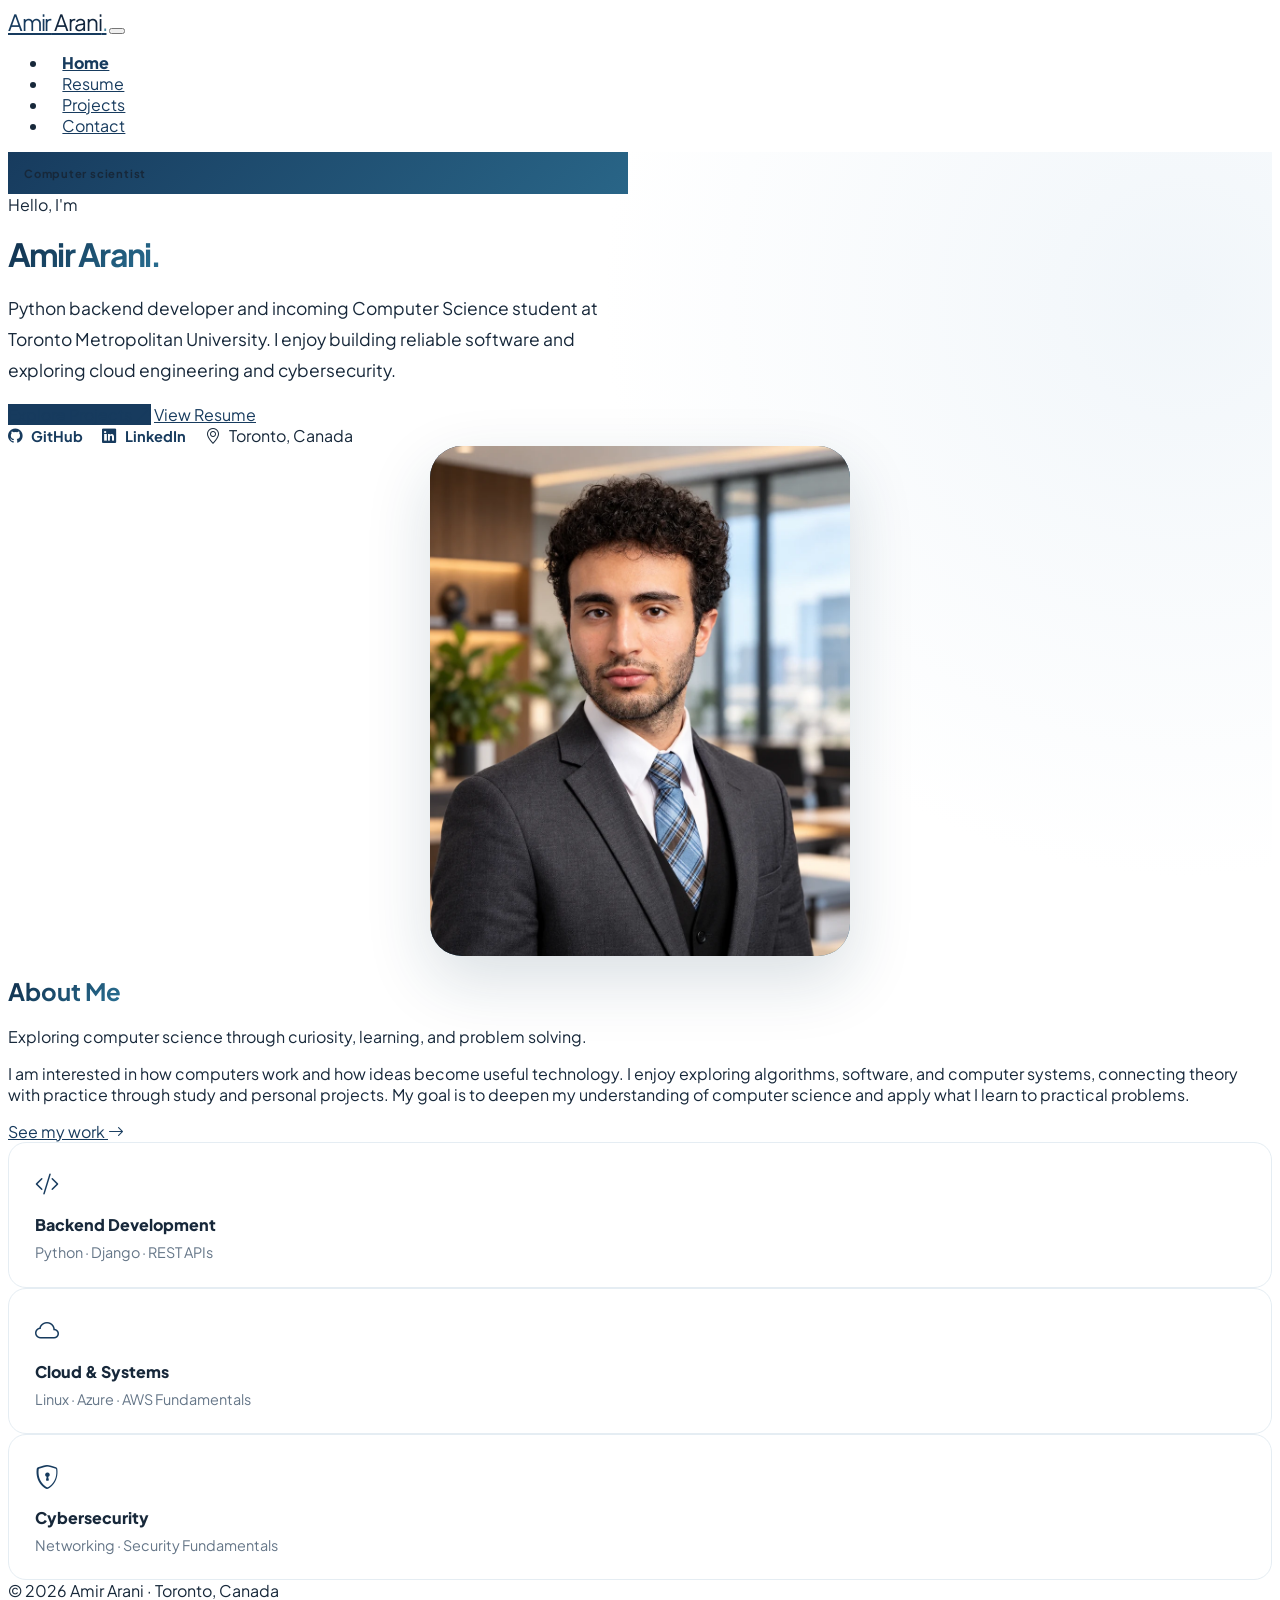
==== commit 7c2b5685: "Rewrite About Me with a general computer science focus" ====
--- a/index.html
+++ b/index.html
@@ -60,8 +60,8 @@
 </header>
 <section class="bg-light py-5" aria-labelledby="about-heading"><div class="container px-4 px-lg-5"><div class="row gx-5 justify-content-center"><div class="col-lg-10 col-xl-8">
  <div class="text-center my-4"><h2 class="display-5 fw-bolder" id="about-heading"><span class="text-gradient d-inline">About Me</span></h2>
- <p class="lead fw-light mb-3">A developer focused on learning, building, and solving practical problems.</p>
- <p class="text-muted mb-4">My background includes backend development with Python and Django, relational databases, REST APIs, and Linux. I am continuing my Computer Science education in Toronto, with a growing interest in secure systems and cloud infrastructure.</p>
+ <p class="lead fw-light mb-3">Exploring computer science through curiosity, learning, and problem solving.</p>
+ <p class="text-muted mb-4">I am interested in how computers work and how ideas become useful technology. I enjoy exploring algorithms, software, and computer systems, connecting theory with practice through study and personal projects. My goal is to deepen my understanding of computer science and apply what I learn to practical problems.</p>
  <a href="projects.html" class="text-decoration-none fw-bolder">See my work <i class="bi bi-arrow-right" aria-hidden="true"></i></a>
  </div></div></div></div></section>
 <section class="py-5"><div class="container px-4 px-lg-5"><div class="row g-4 align-items-stretch"><div class="col-md-4"><div class="quick-stat h-100"><i class="bi bi-code-slash" aria-hidden="true"></i><h3>Backend Development</h3><p>Python · Django · REST APIs</p></div></div><div class="col-md-4"><div class="quick-stat h-100"><i class="bi bi-cloud" aria-hidden="true"></i><h3>Cloud &amp; Systems</h3><p>Linux · Azure · AWS Fundamentals</p></div></div><div class="col-md-4"><div class="quick-stat h-100"><i class="bi bi-shield-lock" aria-hidden="true"></i><h3>Cybersecurity</h3><p>Networking · Security Fundamentals</p></div></div></div></div></section>
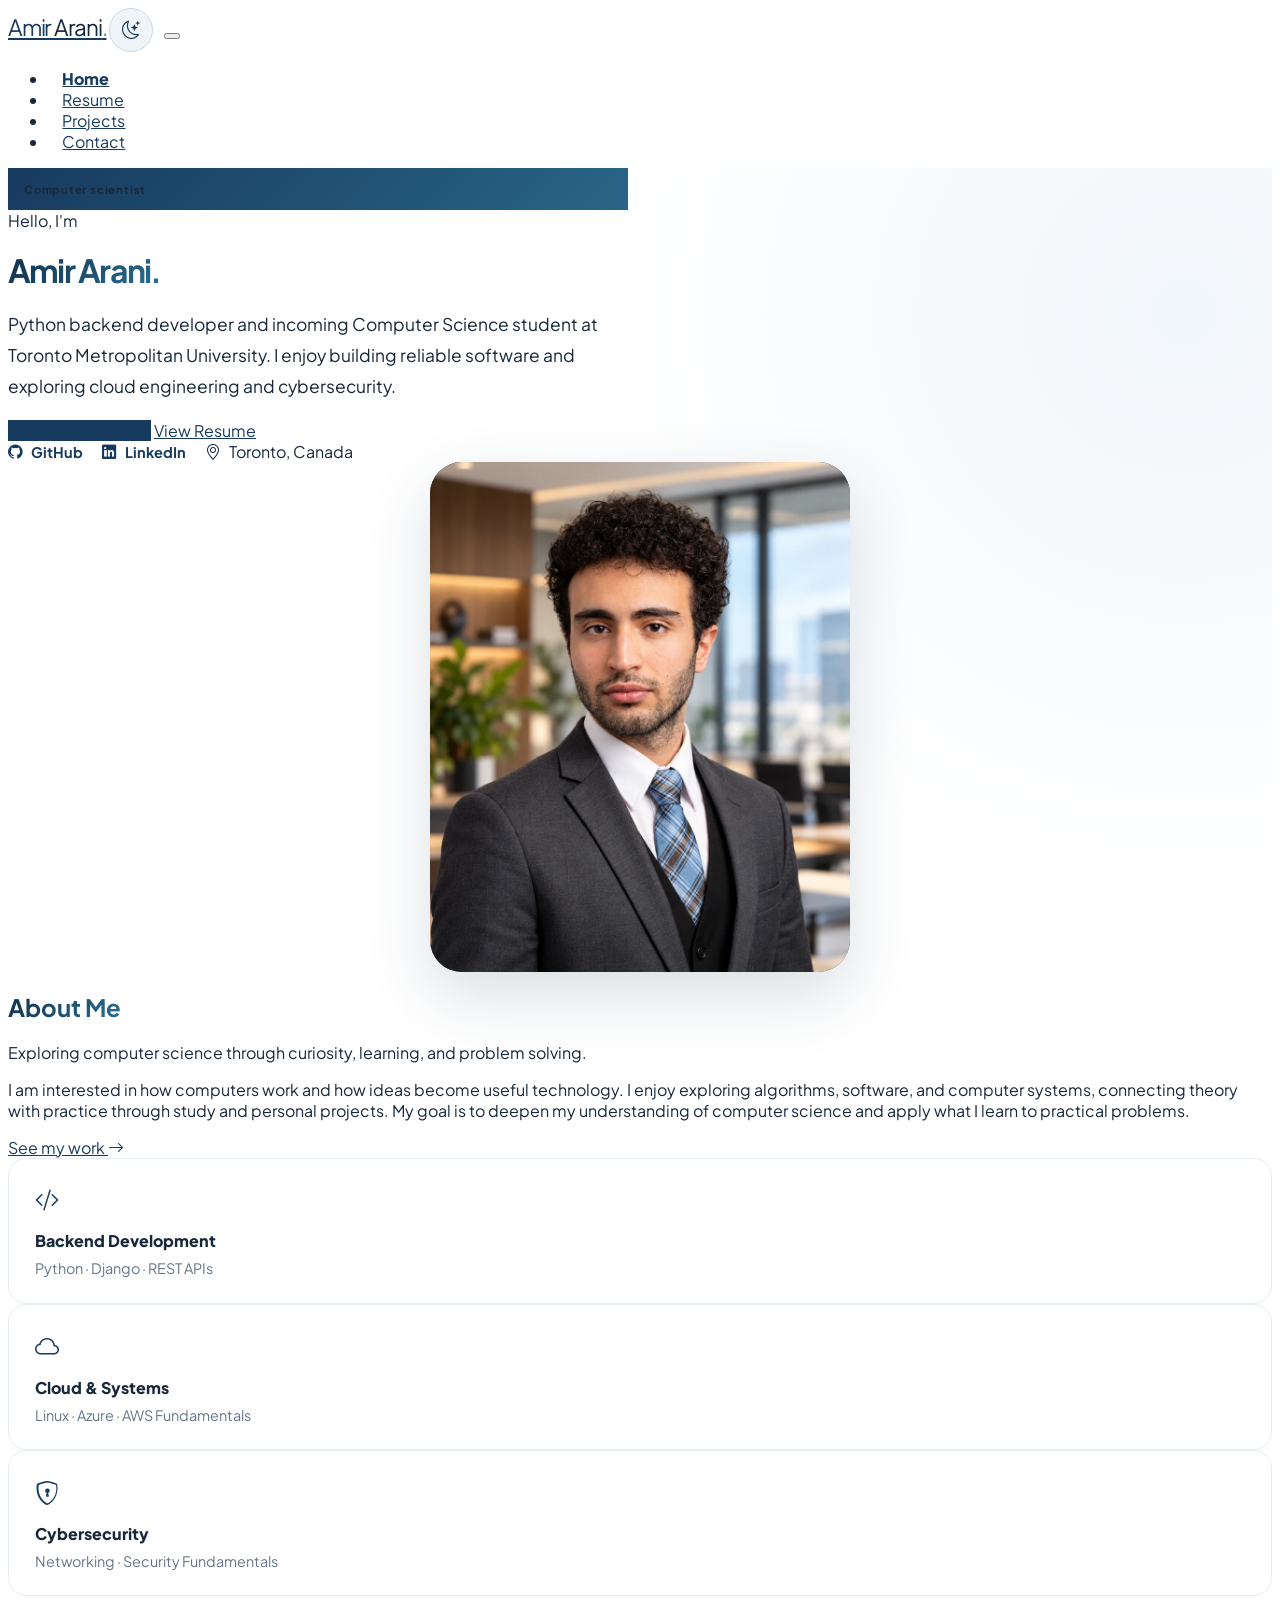
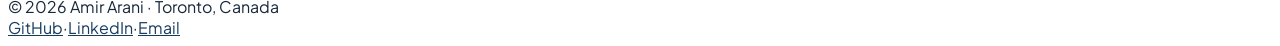
==== commit a98ef707: "Add light and dark mode to the portfolio" ====
--- a/index.html
+++ b/index.html
@@ -4,6 +4,7 @@
   <meta charset="utf-8">
   <meta name="viewport" content="width=device-width,initial-scale=1">
   <meta name="theme-color" content="#102a43">
+  <script src="js/site.js?v=2"></script>
   <meta name="description" content="Amir Arani is a Toronto-based Python backend developer and incoming Computer Science student interested in cloud engineering and cybersecurity.">
   <meta name="author" content="Amir Arani">
   <meta property="og:type" content="website"><meta property="og:site_name" content="Amir Arani">
@@ -21,7 +22,7 @@
   <!-- Start Bootstrap Personal's actual stylesheet, unmodified. -->
   <link rel="stylesheet" href="https://startbootstrap.github.io/startbootstrap-personal/css/styles.css">
   <!-- Minimal local overrides and offline-safe essentials. -->
-  <link rel="stylesheet" href="css/brand.css">
+  <link rel="stylesheet" href="css/brand.css?v=2">
   <script type="application/ld+json">{"@context": "https://schema.org", "@type": "Person", "name": "Amir Arani", "url": "https://amirdev1883.github.io/", "image": "https://amirdev1883.github.io/assets/amir-hero.jpg", "sameAs": ["https://github.com/amirdev1883", "https://www.linkedin.com/in/amiraranii/"], "knowsAbout": ["Python", "Django", "REST APIs", "Linux", "Cloud Computing", "Cybersecurity"], "alumniOf": {"@type": "CollegeOrUniversity", "name": "University of Kashan"}}</script>
 </head>
 <body class="d-flex flex-column h-100">
@@ -31,8 +32,12 @@
   <nav class="navbar navbar-expand-lg navbar-light bg-white py-3" aria-label="Main navigation">
    <div class="container px-4 px-lg-5">
     <a class="navbar-brand" href="index.html"><span class="fw-bolder text-primary">Amir<span class="brand-last"> Arani</span><span class="brand-point">.</span></span></a>
+    <button class="theme-toggle" type="button" data-theme-toggle aria-label="Dark mode" aria-pressed="false" title="Switch to dark mode" hidden>
+     <i class="bi bi-moon-stars" aria-hidden="true"></i>
+     <i class="bi bi-sun" aria-hidden="true"></i>
+    </button>
     <button class="navbar-toggler" type="button" data-bs-toggle="collapse" data-bs-target="#navbarSupportedContent" aria-controls="navbarSupportedContent" aria-expanded="false" aria-label="Toggle navigation"><span class="navbar-toggler-icon"></span></button>
-    <div class="collapse navbar-collapse" id="navbarSupportedContent"><ul class="navbar-nav ms-auto mb-2 mb-lg-0 small fw-bolder"><li class="nav-item"><a class="nav-link active" aria-current="page" href="index.html">Home</a></li><li class="nav-item"><a class="nav-link "  href="resume.html">Resume</a></li><li class="nav-item"><a class="nav-link "  href="projects.html">Projects</a></li><li class="nav-item"><a class="nav-link "  href="contact.html">Contact</a></li></ul></div>
+    <div class="collapse navbar-collapse flex-lg-grow-0" id="navbarSupportedContent"><ul class="navbar-nav ms-auto mb-2 mb-lg-0 small fw-bolder"><li class="nav-item"><a class="nav-link active" aria-current="page" href="index.html">Home</a></li><li class="nav-item"><a class="nav-link "  href="resume.html">Resume</a></li><li class="nav-item"><a class="nav-link "  href="projects.html">Projects</a></li><li class="nav-item"><a class="nav-link "  href="contact.html">Contact</a></li></ul></div>
    </div>
   </nav>
   
@@ -72,5 +77,4 @@
  <div class="col-auto"><a class="small text-decoration-none" href="https://github.com/amirdev1883" target="_blank" rel="noopener noreferrer">GitHub</a><span class="mx-2 text-muted">·</span><a class="small text-decoration-none" href="https://www.linkedin.com/in/amiraranii/" target="_blank" rel="noopener noreferrer">LinkedIn</a><span class="mx-2 text-muted">·</span><a class="small text-decoration-none" href="contact.html">Email</a></div>
  </div></div></footer>
  <script src="https://cdn.jsdelivr.net/npm/bootstrap@5.2.3/dist/js/bootstrap.bundle.min.js" defer></script>
- <script src="js/site.js" defer></script>
-</body></html>+</body></html>
--- a/css/brand.css
+++ b/css/brand.css
@@ -28,3 +28,162 @@
 @media(max-width:560px){.profile{height:360px!important;width:min(100%,310px)!important;border-radius:22px!important}.hero-copy h1{font-size:3rem}.hero-lead{font-size:1rem}.badge{font-size:.65rem}.btn-lg{font-size:.92rem!important}.hero-socials{gap:.75rem}.hero-wrap{padding-top:1.6rem!important}}
 /* Fallback essentials for file previews when the external upstream theme is unavailable */
 @supports not (display: grid){.row{display:flex;flex-wrap:wrap}}
+
+/* Theme control */
+:root {
+  color-scheme: light;
+  --theme-control-border: #ccdbe6;
+  --theme-control-hover: #e2edf5;
+}
+
+.theme-toggle {
+  display: inline-flex;
+  align-items: center;
+  justify-content: center;
+  flex-shrink: 0;
+  width: 2.75rem;
+  height: 2.75rem;
+  margin-inline-start: auto;
+  margin-inline-end: .5rem;
+  padding: 0;
+  border: 1px solid var(--theme-control-border);
+  border-radius: 50%;
+  background: var(--soft);
+  color: var(--brand);
+  font-size: 1.125rem;
+  line-height: 1;
+  cursor: pointer;
+}
+
+.theme-toggle[hidden],
+.theme-toggle[aria-pressed="false"] .bi-sun,
+.theme-toggle[aria-pressed="true"] .bi-moon-stars {
+  display: none;
+}
+
+.theme-toggle:hover {
+  background: var(--theme-control-hover);
+}
+
+.theme-toggle:focus-visible {
+  outline: 2px solid var(--brand);
+  outline-offset: 3px;
+}
+
+/* Dark colors for the Bootstrap utilities and portfolio components. */
+@media screen {
+  :root[data-theme="dark"] {
+    color-scheme: dark;
+    --ink: #e7eff7;
+    --brand: #a9d3f5;
+    --brand-2: #d9efff;
+    --soft: #23374e;
+    --theme-control-border: #5b738e;
+    --theme-control-hover: #304a66;
+    --theme-surface: #182638;
+    --theme-muted: #b4c4d4;
+    --theme-button-ink: #14243a;
+    --bs-body-color: var(--ink);
+    --bs-body-bg: #101a29;
+    --bs-light-rgb: 19, 31, 46;
+    --bs-border-color: #40546c;
+  }
+
+  :root[data-theme="dark"] .bg-white {
+    background-color: var(--theme-surface) !important;
+  }
+
+  :root[data-theme="dark"] .card {
+    --bs-card-bg: var(--theme-surface);
+  }
+
+  :root[data-theme="dark"] :is(.quick-stat, .skip-link) {
+    background-color: var(--theme-surface);
+  }
+
+  :root[data-theme="dark"] .quick-stat {
+    border-color: var(--bs-border-color);
+  }
+
+  :root[data-theme="dark"] .text-muted {
+    color: var(--theme-muted) !important;
+  }
+
+  :root[data-theme="dark"] .quick-stat p {
+    color: var(--theme-muted);
+  }
+
+  :root[data-theme="dark"] .text-secondary {
+    color: #a1c5e2 !important;
+  }
+
+  :root[data-theme="dark"] .navbar {
+    --bs-navbar-color: var(--theme-muted);
+    --bs-navbar-hover-color: var(--ink);
+    --bs-navbar-toggler-border-color: var(--theme-control-border);
+  }
+
+  :root[data-theme="dark"] .navbar-toggler-icon {
+    filter: invert(1);
+  }
+
+  :root[data-theme="dark"] .brand-last {
+    color: var(--ink);
+  }
+
+  :root[data-theme="dark"] :is(.brand-point, .navbar .nav-link.active, .project-art .bi) {
+    color: var(--brand);
+  }
+
+  :root[data-theme="dark"] .text-gradient {
+    background-image: linear-gradient(135deg, #d9efff, #91c6f1);
+  }
+
+  :root[data-theme="dark"] .hero-wrap {
+    background: radial-gradient(circle at 93% 18%, #22364d, transparent 43%);
+  }
+
+  :root[data-theme="dark"] .project-art {
+    background: linear-gradient(135deg, #20344b, #264761);
+  }
+
+  :root[data-theme="dark"] :is(.credential, .skill-badge) {
+    background: var(--soft);
+  }
+
+  :root[data-theme="dark"] .skill-badge {
+    color: var(--brand);
+  }
+
+  :root[data-theme="dark"] .btn-primary {
+    --bs-btn-color: var(--theme-button-ink);
+    --bs-btn-hover-color: var(--theme-button-ink);
+    --bs-btn-active-color: var(--theme-button-ink);
+    --bs-btn-active-bg: var(--brand-2);
+    --bs-btn-active-border-color: var(--brand-2);
+    --bs-btn-focus-shadow-rgb: 169, 211, 245;
+  }
+
+  :root[data-theme="dark"] .btn-primary:is(:hover, :focus) {
+    background-color: var(--brand-2);
+    border-color: var(--brand-2);
+  }
+
+  :root[data-theme="dark"] :is(.btn-outline-dark, .btn-outline-primary) {
+    --bs-btn-color: var(--brand);
+    --bs-btn-border-color: var(--brand);
+    --bs-btn-hover-color: var(--theme-button-ink);
+    --bs-btn-hover-bg: var(--brand);
+    --bs-btn-hover-border-color: var(--brand);
+    --bs-btn-active-color: var(--theme-button-ink);
+    --bs-btn-active-bg: var(--brand);
+    --bs-btn-active-border-color: var(--brand);
+    --bs-btn-focus-shadow-rgb: 169, 211, 245;
+  }
+}
+
+@media print {
+  .theme-toggle {
+    display: none;
+  }
+}
